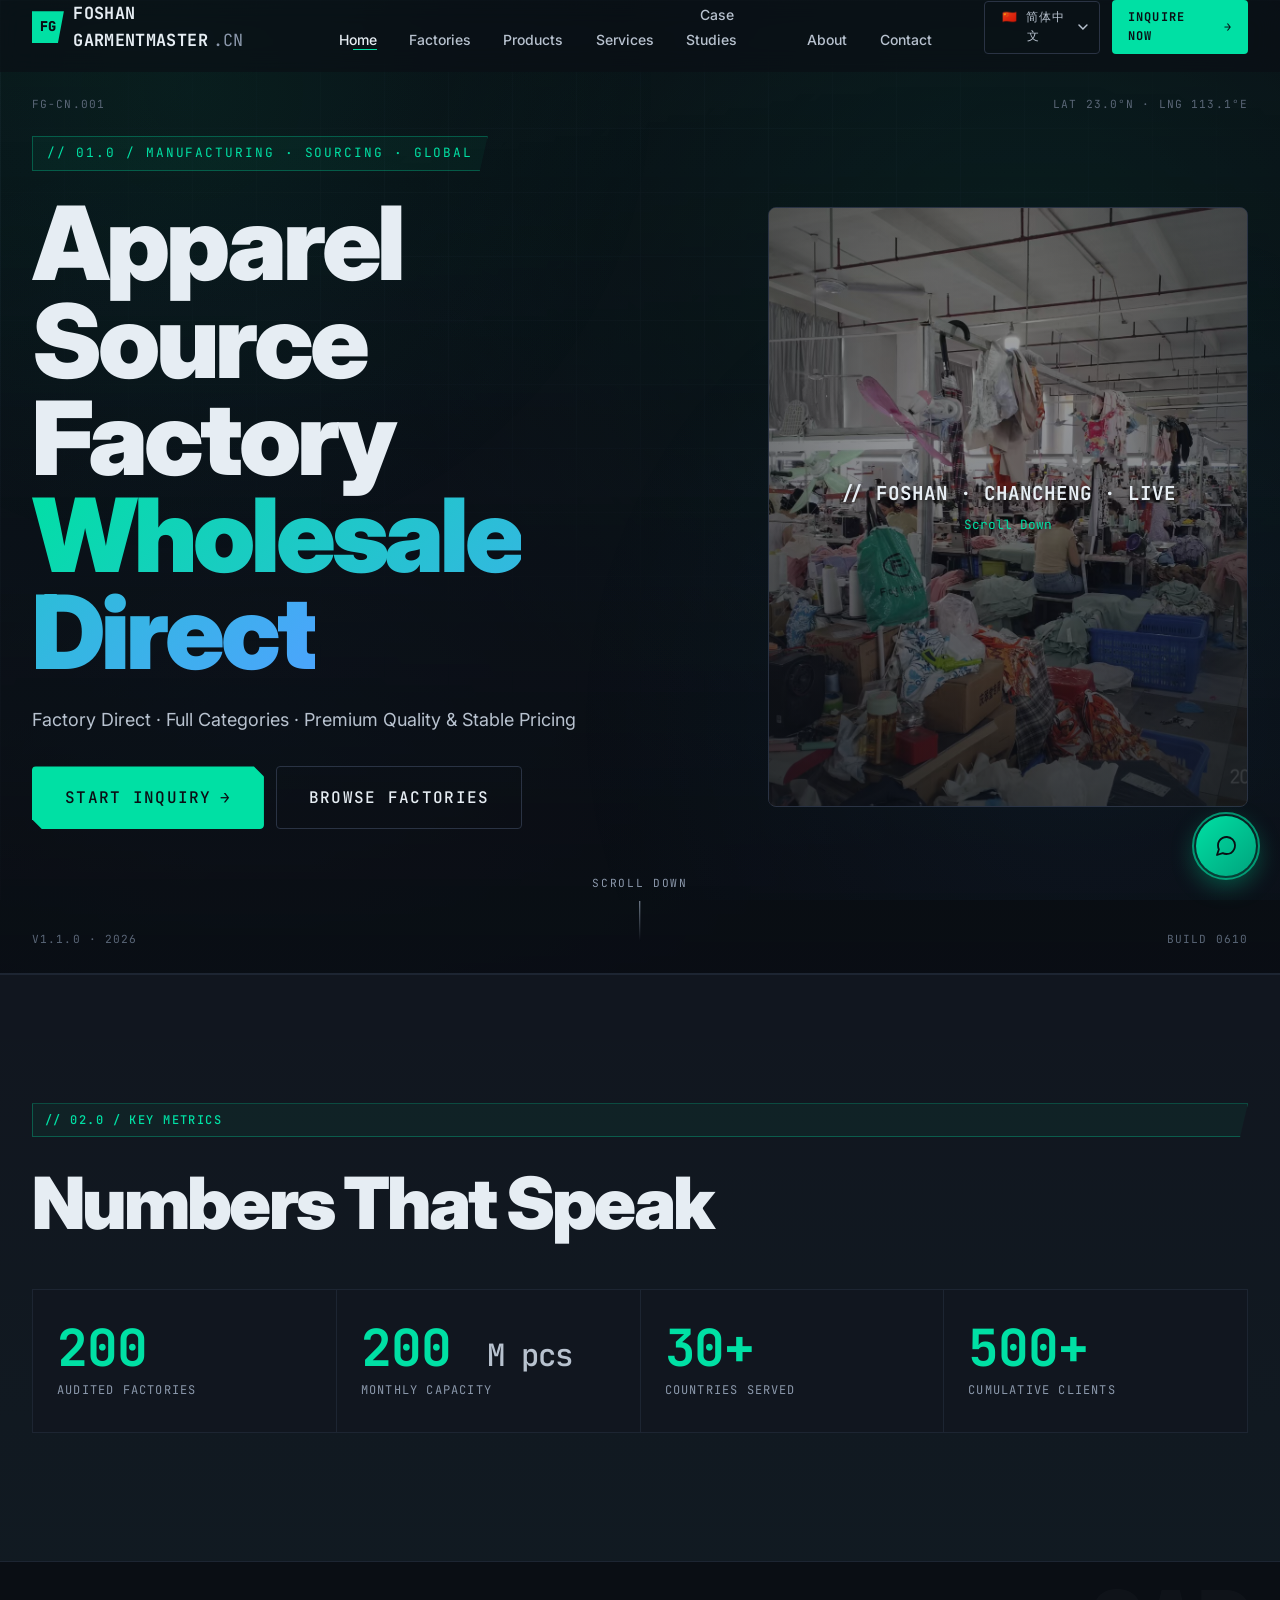
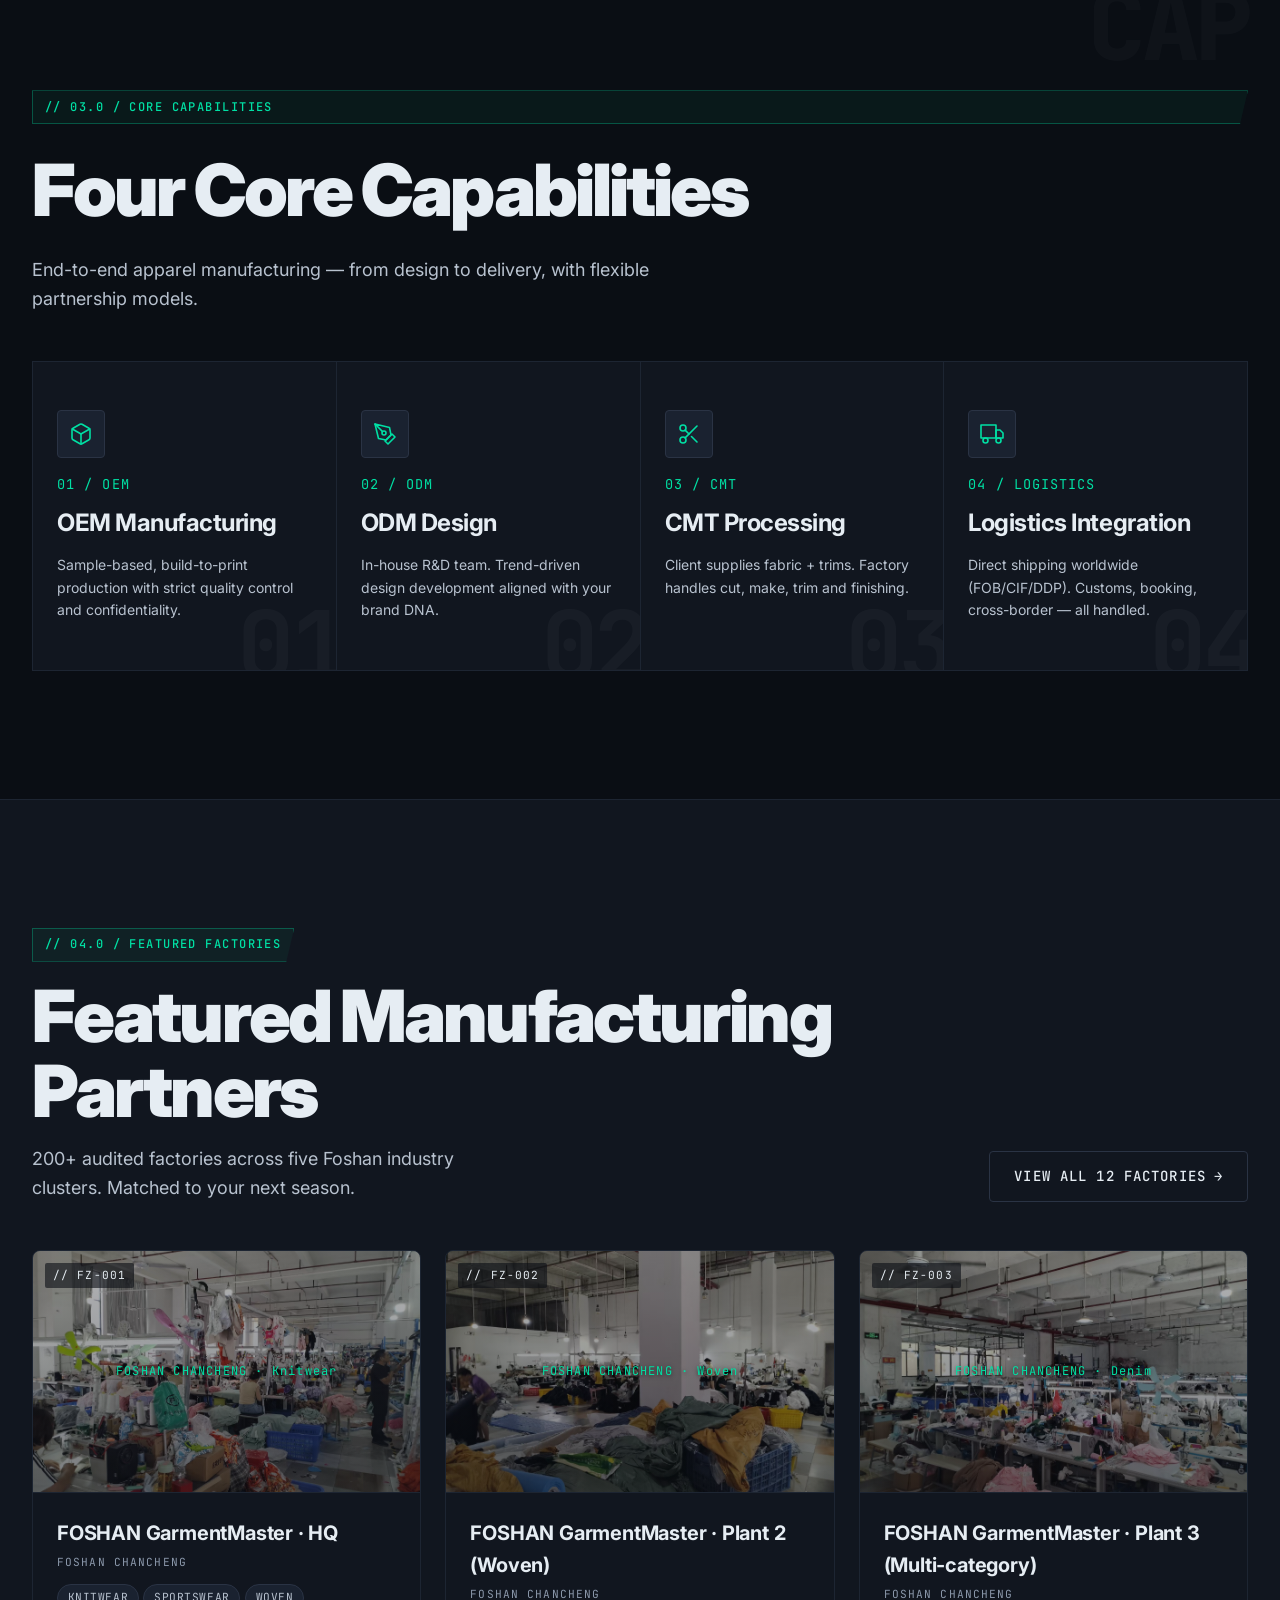
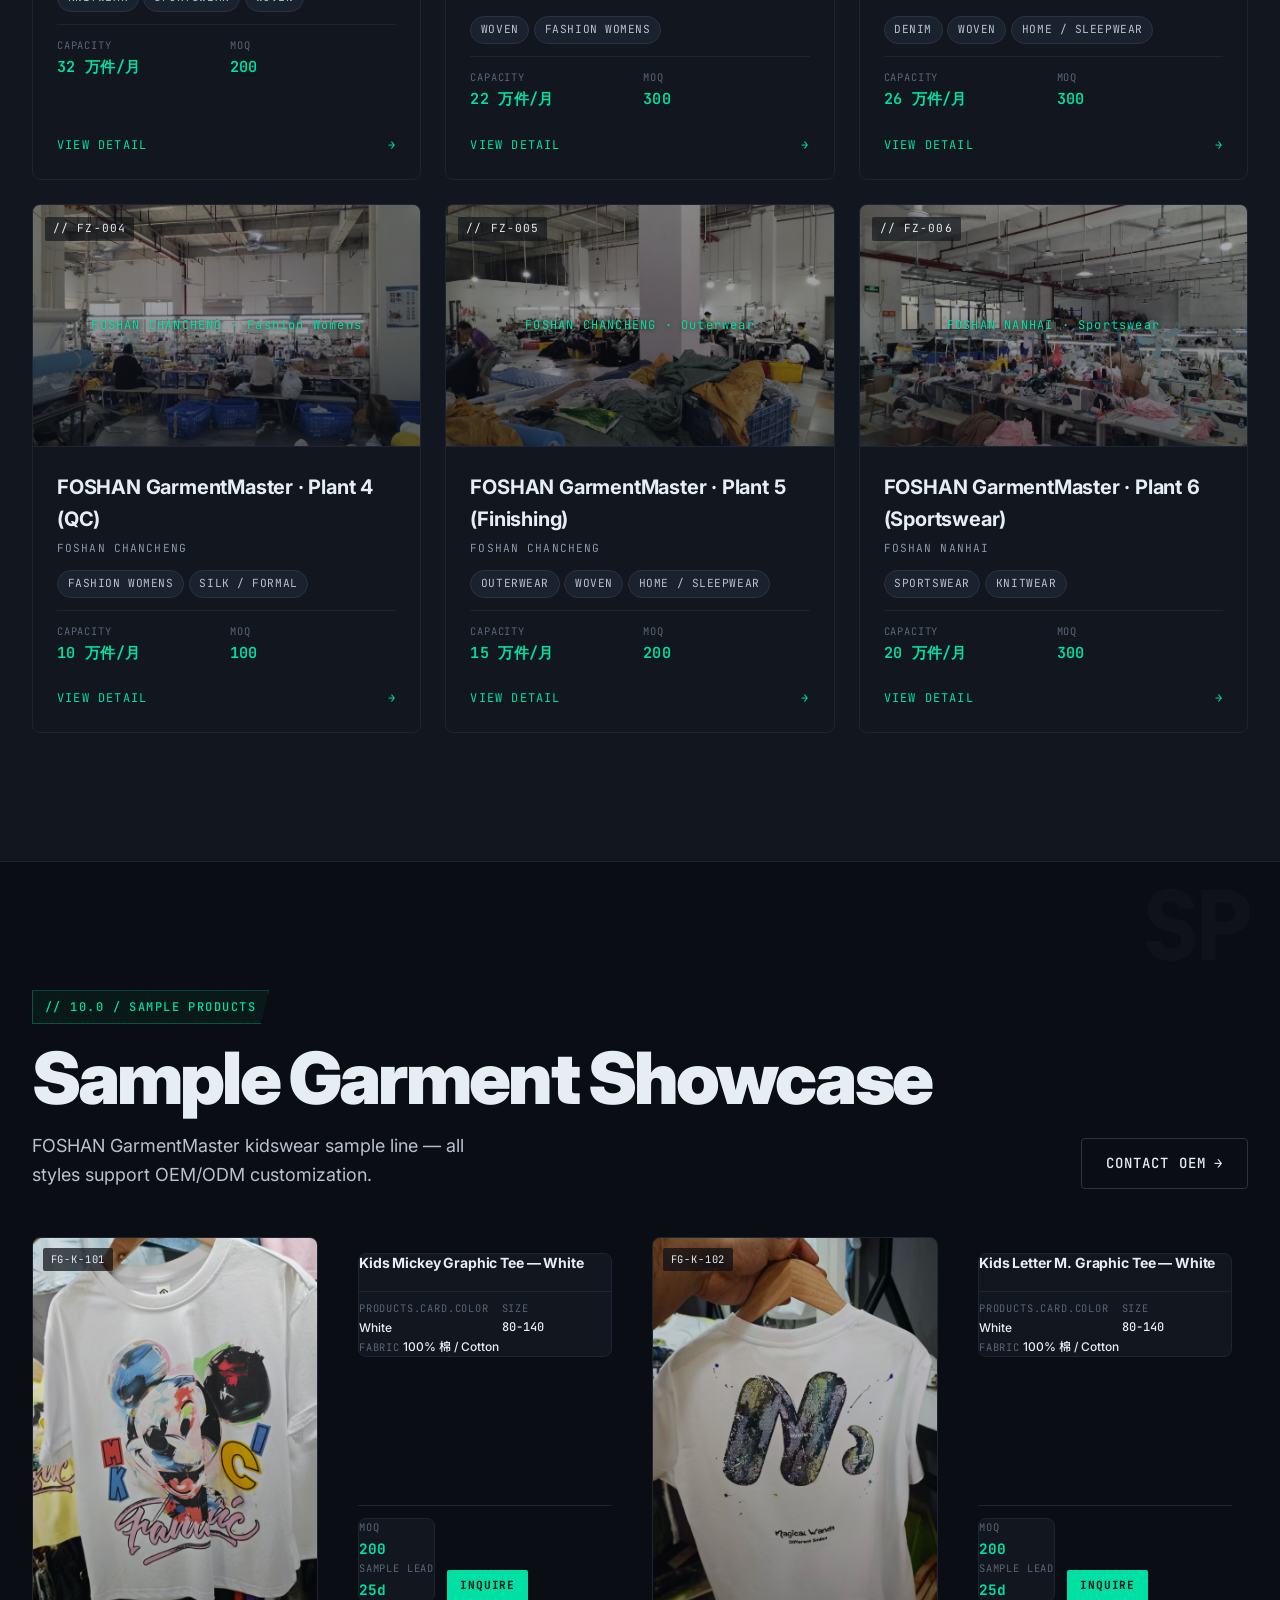
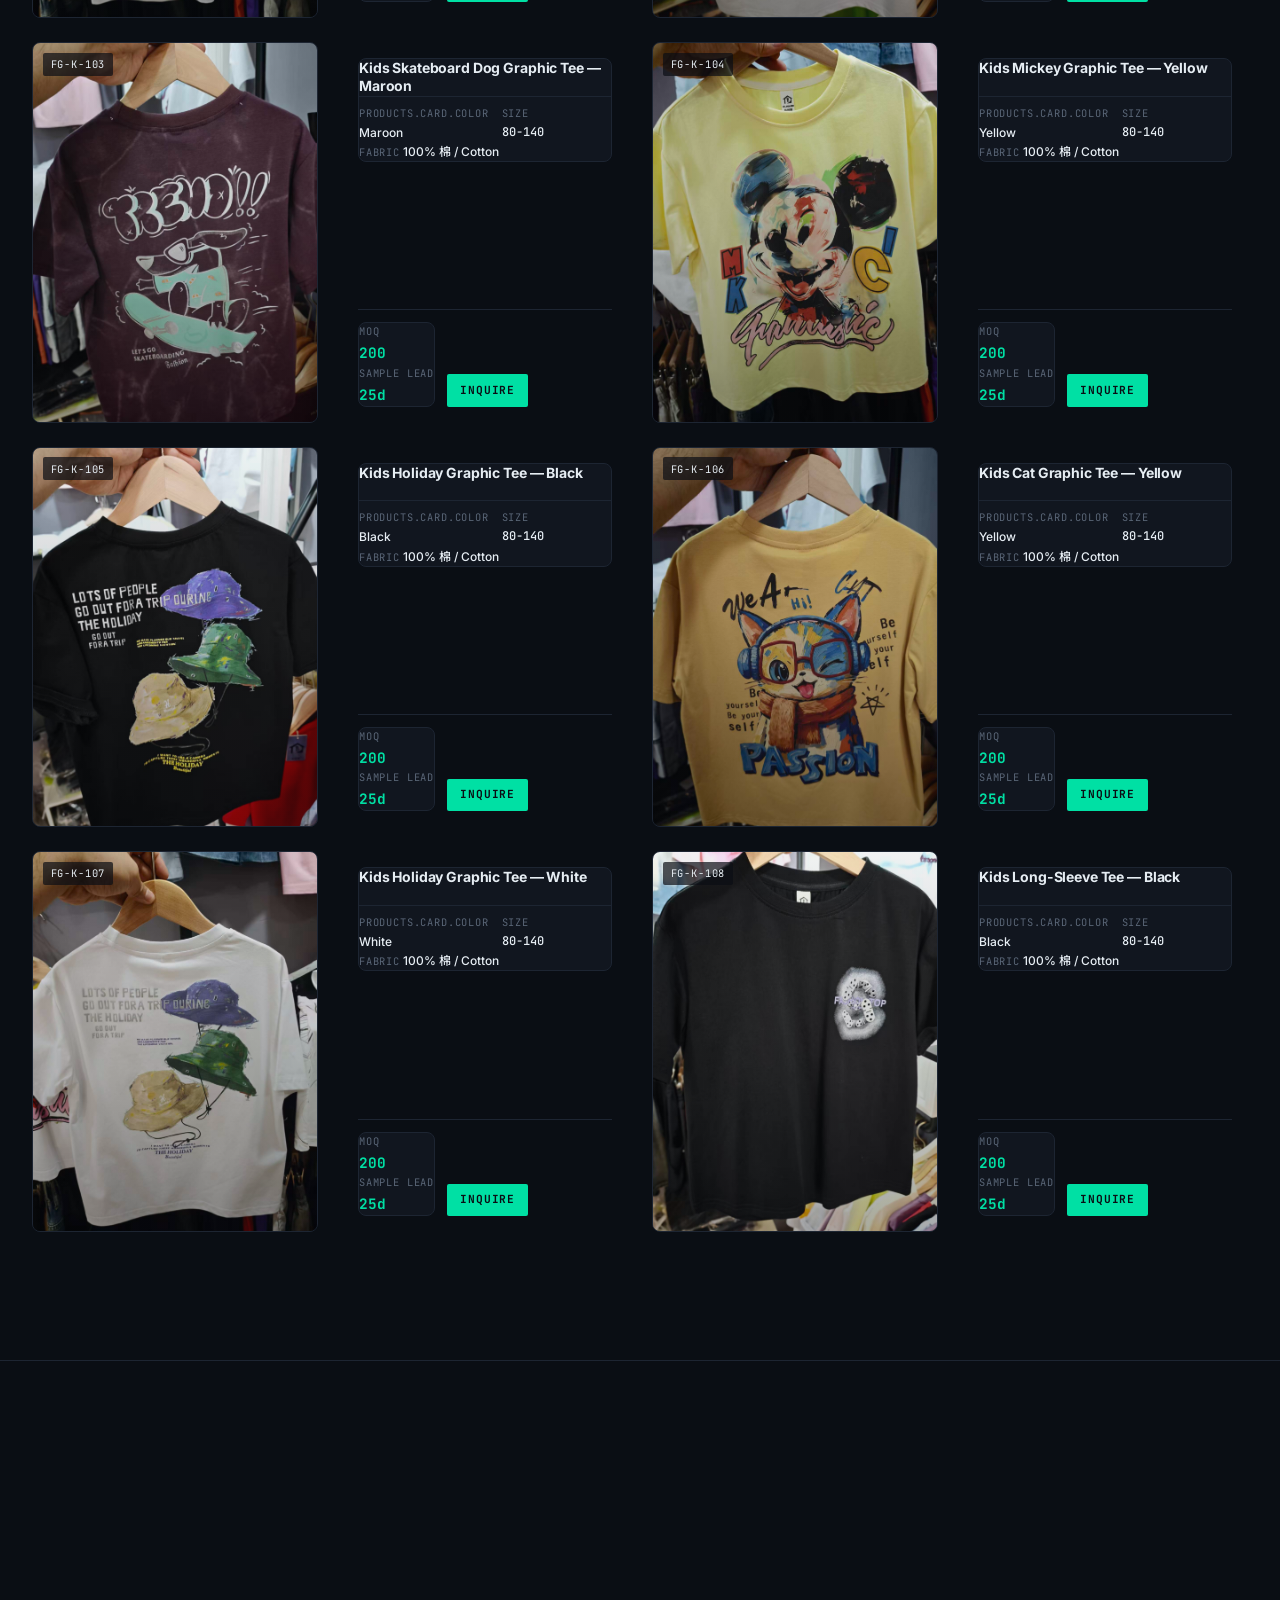
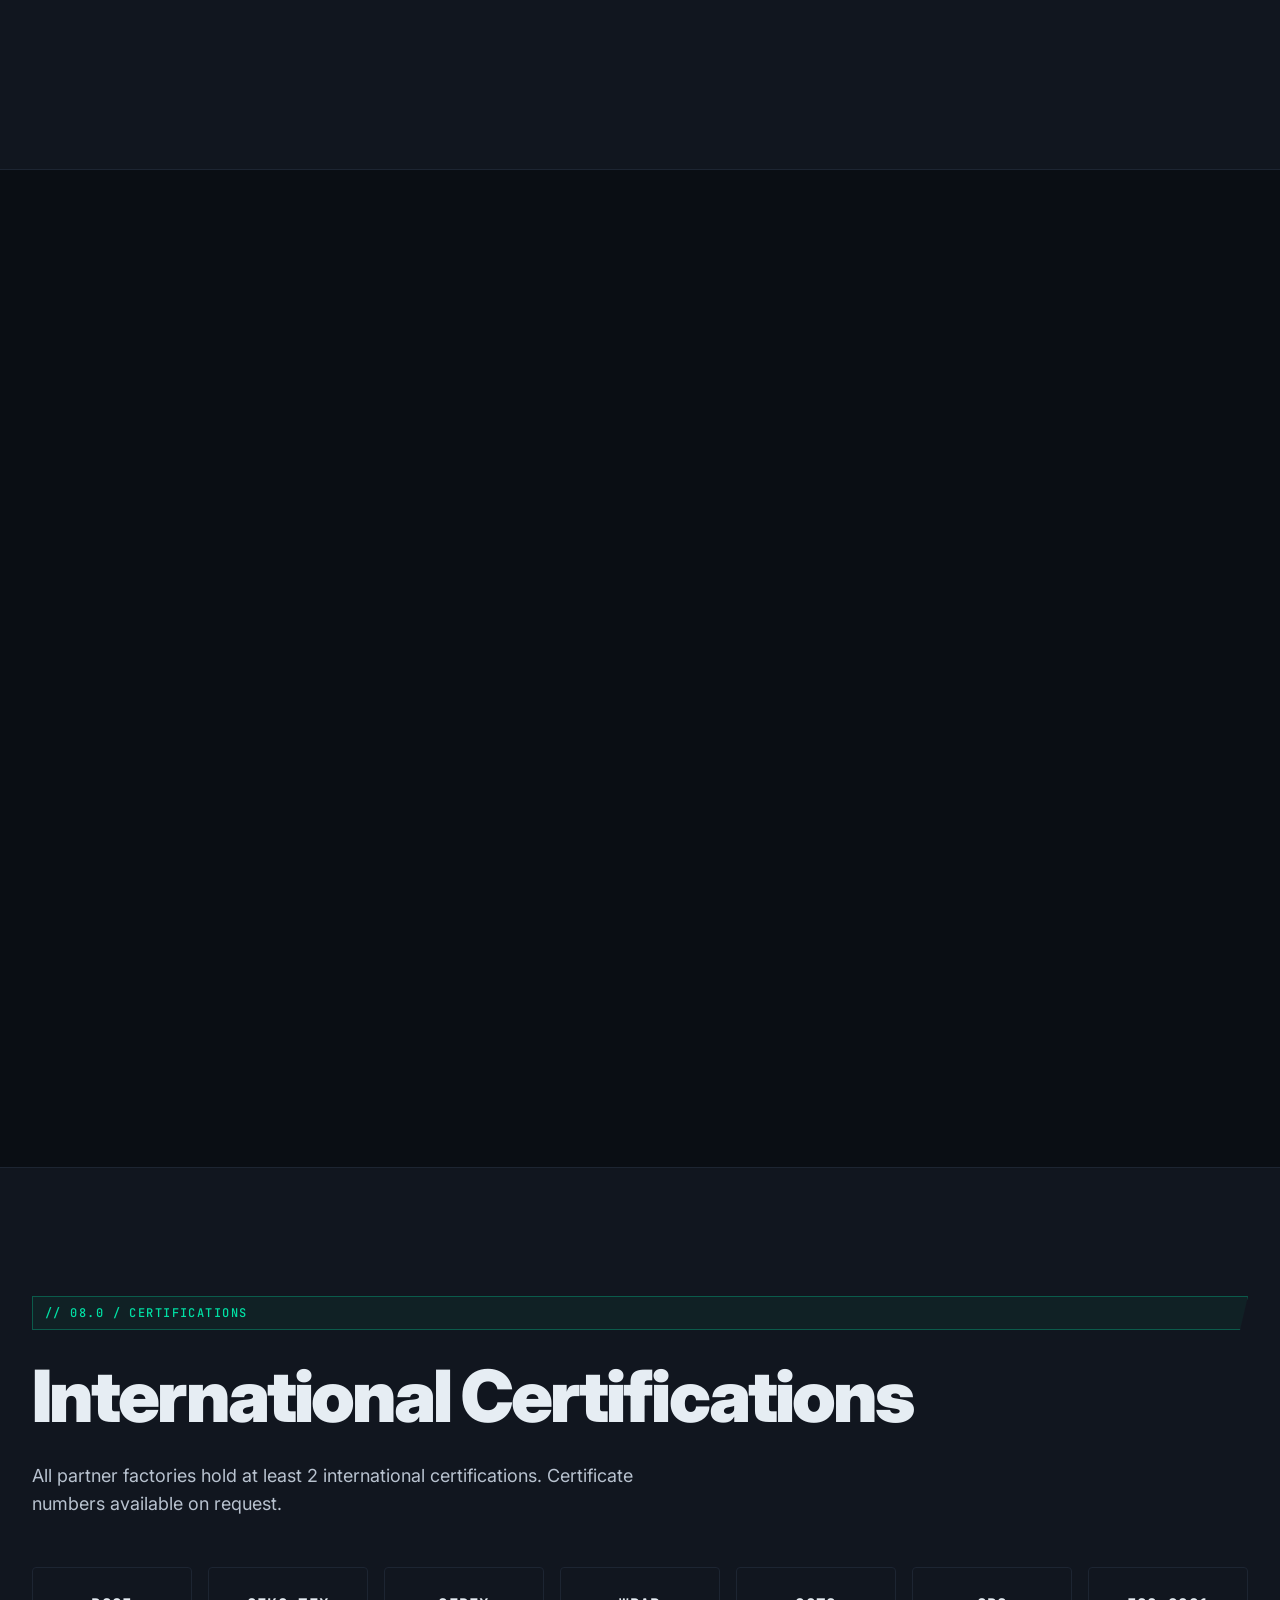
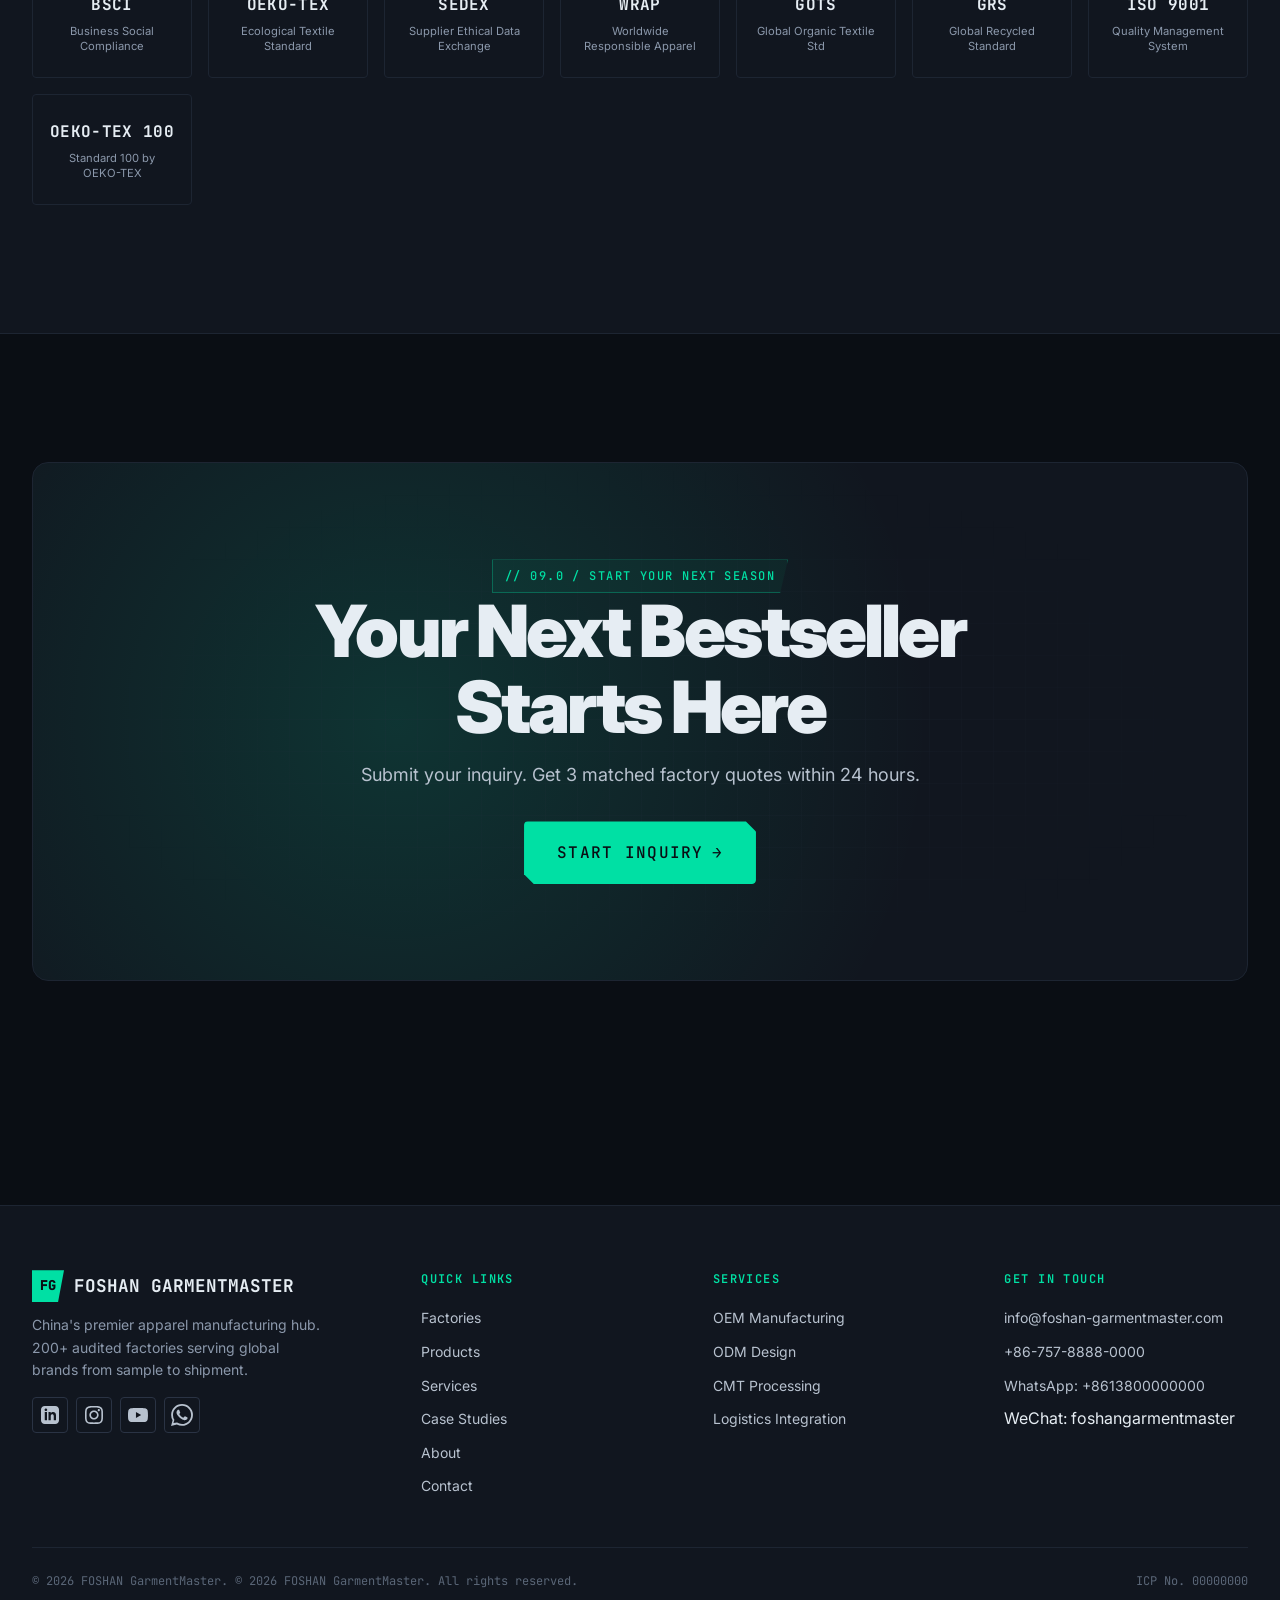
==== index.html @ fd483474 "Update: 12 factories all in Foshan 5 clusters, 200+ count, remove region filter" ====
<!DOCTYPE html>
<html lang="zh-CN" dir="ltr">
<head>
  <meta charset="UTF-8">
  <meta name="viewport" content="width=device-width, initial-scale=1.0">
  <title data-i18n="site.title" data-i18n-meta="title">服装源头工厂采购批发 — 佛山衣主</title>
  <meta name="description" data-i18n="site.description" data-i18n-meta="description" content="服装源头工厂采购批发 — 佛山衣主 FOSHAN GarmentMaster，6 大自营车间，OEM/ODM/CMT 加工服务。">

  <!-- hreflang -->
  <link rel="alternate" hreflang="zh-CN" href="index.html#lang=zh-CN">
  <link rel="alternate" hreflang="en" href="index.html#lang=en">
  <link rel="alternate" hreflang="es" href="index.html#lang=es">
  <link rel="alternate" hreflang="ru" href="index.html#lang=ru">
  <link rel="alternate" hreflang="ar" href="index.html#lang=ar">
  <link rel="alternate" hreflang="fr" href="index.html#lang=fr">
  <link rel="alternate" hreflang="x-default" href="index.html">

  <!-- Open Graph -->
  <meta property="og:type" content="website">
  <meta property="og:title" content="FOSHAN GarmentMaster — China Apparel Manufacturing Hub">
  <meta property="og:description" content="12 audited Chinese apparel factories, OEM/ODM/CMT services for global brands.">
  <meta property="og:url" content="https://garmentforge.com/">
  <meta property="og:site_name" content="FOSHAN GarmentMaster">

  <link rel="icon" type="image/svg+xml" href="data:image/svg+xml,<svg xmlns='http://www.w3.org/2000/svg' viewBox='0 0 32 32'><rect width='32' height='32' fill='%2300e0a4'/><text x='16' y='22' text-anchor='middle' font-family='monospace' font-weight='900' font-size='14' fill='%230a0e14'>GF</text></svg>">

  <!-- Preconnect to Google Fonts -->
  <link rel="preconnect" href="https://fonts.googleapis.com">
  <link rel="preconnect" href="https://fonts.gstatic.com" crossorigin>
  <link href="https://fonts.googleapis.com/css2?family=Inter:wght@400;500;600;700;900&family=JetBrains+Mono:wght@400;500;700&family=Noto+Sans+SC:wght@400;500;700;900&family=Noto+Sans+Arabic:wght@400;500;700;900&display=swap" rel="stylesheet">

  <!-- Stylesheet -->
  <link rel="stylesheet" href="assets/css/base.css">
  <link rel="stylesheet" href="assets/css/layout.css">
  <link rel="stylesheet" href="assets/css/components.css">
  <link rel="stylesheet" href="assets/css/pages.css">
  <link rel="stylesheet" href="assets/css/rtl.css">
</head>
<body data-page="home">

  <div data-site-header-slot></div>

  <main id="main">

    <!-- ===== HERO ===== -->
    <section class="hero" aria-label="Hero">
      <div class="container">
        <div class="split">
          <div class="hero__content">
            <span class="hero__eyebrow" data-i18n="home.hero.eyebrow">// 01.0 / MANUFACTURING · SOURCING · GLOBAL</span>
            <h1 class="hero__title" data-i18n-html="home.hero.title">服装源头工厂<br/><span class='accent'>采购批发</span></h1>
            <p class="hero__subtitle" data-i18n-html="home.hero.subtitle">厂家直供，品类齐全，价优质稳</p>
            <div class="hero__cta">
              <a href="contact.html" class="btn btn--primary btn--lg btn--clip">
                <span data-i18n="home.hero.cta1">立即询盘</span>
                <span class="arrow">→</span>
              </a>
              <a href="factories.html" class="btn btn--ghost btn--lg">
                <span data-i18n="home.hero.cta2">浏览工厂</span>
              </a>
            </div>
          </div>
          <div class="hero__visual" aria-hidden="true">
            <img src="assets/images/hero/workshop-hero.jpg" alt="FOSHAN GarmentMaster Factory Workshop" loading="eager" fetchpriority="high" class="hero__visual-img">
            <div class="hero__visual-overlay"></div>
            <div class="hero__visual-text">
              <strong>// FOSHAN · CHANCHENG · LIVE</strong>
              <span data-i18n="home.hero.scroll">SCROLL DOWN</span>
            </div>
          </div>
        </div>
      </div>
      <div class="hero__scroll" data-i18n="home.hero.scroll">向下滚动</div>
      <div class="hero__corner hero__corner--tl">FG-CN.001</div>
      <div class="hero__corner hero__corner--tr">LAT 23.0°N · LNG 113.1°E</div>
      <div class="hero__corner hero__corner--bl">v1.1.0 · 2026</div>
      <div class="hero__corner hero__corner--br">BUILD 0610</div>
    </section>

    <!-- ===== STATS ===== -->
    <section class="stats-block" aria-label="Key metrics">
      <div class="container">
        <div class="section-head reveal">
          <span class="section-tag" data-i18n="home.stats.eyebrow">// 02.0 / KEY METRICS</span>
          <h2 class="section-title" data-i18n="home.stats.title">数字背后的制造实力</h2>
        </div>
        <div class="stat-row reveal-stagger">
          <div class="stat-cell">
            <div class="stat-cell__num mono">
              <span data-counter-target="200" data-counter-suffix="">0</span>
              <span class="stat-cell__num-suffix" data-i18n="home.stats.factoriesUnit"></span>
            </div>
            <div class="stat-cell__label" data-i18n="home.stats.factories">工厂</div>
          </div>
          <div class="stat-cell">
            <div class="stat-cell__num mono">
              <span data-counter-target="200" data-counter-suffix="">0</span>
              <span class="stat-cell__num-suffix" data-i18n="home.stats.capacityUnit">万件</span>
            </div>
            <div class="stat-cell__label" data-i18n="home.stats.capacity">月产能</div>
          </div>
          <div class="stat-cell">
            <div class="stat-cell__num mono">
              <span data-counter-target="30" data-counter-suffix="+">0</span>
            </div>
            <div class="stat-cell__label" data-i18n="home.stats.countries">服务国家</div>
          </div>
          <div class="stat-cell">
            <div class="stat-cell__num mono">
              <span data-counter-target="500" data-counter-suffix="+">0</span>
            </div>
            <div class="stat-cell__label" data-i18n="home.stats.clients">累计客户</div>
          </div>
        </div>
      </div>
    </section>

    <!-- ===== CAPABILITIES ===== -->
    <section aria-label="Core capabilities">
      <div class="container">
        <div class="section-head reveal">
          <span class="section-tag" data-i18n="home.capabilities.eyebrow">// 03.0 / CORE CAPABILITIES</span>
          <h2 class="section-title" data-i18n="home.capabilities.title">四大核心能力</h2>
          <p class="section-lead" data-i18n="home.capabilities.lead">覆盖从设计到出货的全链路加工服务，按需匹配合作模式。</p>
        </div>
        <div class="cap-grid reveal-stagger" data-cap-grid>
          <div class="cap-cell">
            <div class="cap-cell__icon" data-svg="box"></div>
            <div class="cap-cell__title">01 / OEM</div>
            <div class="cap-cell__name" data-i18n="home.capabilities.items.0.title">OEM 代工</div>
            <div class="cap-cell__desc" data-i18n="home.capabilities.items.0.desc">来样来料加工，按客户图纸/样板 1:1 复制生产，专精度高、保密性强。</div>
            <span class="cap-cell__bg-num">01</span>
          </div>
          <div class="cap-cell">
            <div class="cap-cell__icon" data-svg="pen"></div>
            <div class="cap-cell__title">02 / ODM</div>
            <div class="cap-cell__name" data-i18n="home.capabilities.items.1.title">ODM 设计</div>
            <div class="cap-cell__desc" data-i18n="home.capabilities.items.1.desc">自有设计研发团队，可结合流行趋势为客户开发款式并打样。</div>
            <span class="cap-cell__bg-num">02</span>
          </div>
          <div class="cap-cell">
            <div class="cap-cell__icon" data-svg="scissors"></div>
            <div class="cap-cell__title">03 / CMT</div>
            <div class="cap-cell__name" data-i18n="home.capabilities.items.2.title">CMT 来料</div>
            <div class="cap-cell__desc" data-i18n="home.capabilities.items.2.desc">客户供料 (面料/辅料)，工厂提供裁剪+缝制+后整理加工服务。</div>
            <span class="cap-cell__bg-num">03</span>
          </div>
          <div class="cap-cell">
            <div class="cap-cell__icon" data-svg="truck"></div>
            <div class="cap-cell__title">04 / LOGISTICS</div>
            <div class="cap-cell__name" data-i18n="home.capabilities.items.3.title">物流一体化</div>
            <div class="cap-cell__desc" data-i18n="home.capabilities.items.3.desc">工厂直发全球港口 (FOB/CIF/DDP)，可代为报关、订舱、跨境物流。</div>
            <span class="cap-cell__bg-num">04</span>
          </div>
        </div>
      </div>
      <span class="section-watermark">CAP</span>
    </section>

    <!-- ===== FEATURED FACTORIES ===== -->
    <section class="surface-1" aria-label="Featured factories">
      <div class="container">
        <div class="section-head section-head--row reveal">
          <div>
            <span class="section-tag" data-i18n="home.featuredFactories.eyebrow">// 04.0 / FEATURED FACTORIES</span>
            <h2 class="section-title" data-i18n="home.featuredFactories.title">精选工厂</h2>
            <p class="section-lead" data-i18n="home.featuredFactories.lead">200+ 家分布在六大产业带的认证工厂，专项匹配你的下一季。</p>
          </div>
          <a href="factories.html" class="btn btn--ghost">
            <span data-i18n="home.featuredFactories.viewAll">查看全部 200+ 家</span>
            <span class="arrow">→</span>
          </a>
        </div>
        <div class="grid reveal-stagger" data-featured-factories>
          <!-- 由 JS 注入 -->
          <div class="col-4 col-sm-6"><div class="skeleton ratio-16-10" style="border-radius: 8px;"></div></div>
          <div class="col-4 col-sm-6"><div class="skeleton ratio-16-10" style="border-radius: 8px;"></div></div>
          <div class="col-4 col-sm-6"><div class="skeleton ratio-16-10" style="border-radius: 8px;"></div></div>
        </div>
      </div>
    </section>

    <!-- ===== PRODUCT SHOWCASE ===== -->
    <section aria-label="Product showcase">
      <div class="container">
        <div class="section-head section-head--row reveal">
          <div>
            <span class="section-tag" data-i18n="products.hero.eyebrow">// 10.0 / SAMPLE PRODUCTS</span>
            <h2 class="section-title" data-i18n="products.hero.title">样衣产品图</h2>
            <p class="section-lead" data-i18n="products.hero.subtitle">FOSHAN GarmentMaster 出品的童装系列样衣 — 全部支持 OEM/ODM 来样定制</p>
          </div>
          <a href="contact.html" class="btn btn--ghost">
            <span data-i18n="products.cta.btn">联系定制</span>
            <span class="arrow">→</span>
          </a>
        </div>
        <div class="product-grid reveal-stagger" data-product-grid>
          <!-- 由 JS 注入 -->
        </div>
      </div>
      <span class="section-watermark">SP</span>
    </section>

    <!-- ===== PROCESS ===== -->
    <section aria-label="How we work">
      <div class="container">
        <div class="section-head reveal">
          <span class="section-tag" data-i18n="home.process.eyebrow">// 05.0 / HOW WE WORK</span>
          <h2 class="section-title" data-i18n="home.process.title">六步交付流程</h2>
          <p class="section-lead" data-i18n="home.process.lead">从询盘到出运的标准化流程，关键节点全程可追溯。</p>
        </div>
        <div class="process-list reveal-stagger">
          <div class="process-step">
            <div class="process-step__num">01</div>
            <div class="process-step__title" data-i18n="home.process.steps.0.title">需求沟通</div>
            <div class="process-step__desc" data-i18n="home.process.steps.0.desc">提交询盘 · 品类/数量/交期</div>
          </div>
          <div class="process-step">
            <div class="process-step__num">02</div>
            <div class="process-step__title" data-i18n="home.process.steps.1.title">工厂匹配</div>
            <div class="process-step__desc" data-i18n="home.process.steps.1.desc">24h 推荐 3 家最适工厂</div>
          </div>
          <div class="process-step">
            <div class="process-step__num">03</div>
            <div class="process-step__title" data-i18n="home.process.steps.2.title">样衣确认</div>
            <div class="process-step__desc" data-i18n="home.process.steps.2.desc">7-10 天打样 · 寄样确认</div>
          </div>
          <div class="process-step">
            <div class="process-step__num">04</div>
            <div class="process-step__title" data-i18n="home.process.steps.3.title">报价签约</div>
            <div class="process-step__desc" data-i18n="home.process.steps.3.desc">透明报价 · 签订正式合同</div>
          </div>
          <div class="process-step">
            <div class="process-step__num">05</div>
            <div class="process-step__title" data-i18n="home.process.steps.4.title">大货生产</div>
            <div class="process-step__desc" data-i18n="home.process.steps.4.desc">QC 全程把控 · 进度同步</div>
          </div>
          <div class="process-step">
            <div class="process-step__num">06</div>
            <div class="process-step__title" data-i18n="home.process.steps.5.title">出运交付</div>
            <div class="process-step__desc" data-i18n="home.process.steps.5.desc">物流配送 · 售后跟进</div>
          </div>
        </div>
      </div>
    </section>

    <!-- ===== GLOBAL REACH ===== -->
    <section class="global-block" aria-label="Global reach">
      <div class="container">
        <div class="section-head section-head--center reveal">
          <span class="section-tag" data-i18n="home.global.eyebrow">// 06.0 / GLOBAL REACH</span>
          <h2 class="section-title" data-i18n="home.global.title">服务全球 30+ 国家与地区</h2>
          <p class="section-lead" data-i18n="home.global.lead">从北美到南美，从欧洲到中东，从俄罗斯到非洲，佛山衣主已为全球 30+ 国家与地区提供服装代加工服务。</p>
        </div>
        <div class="global-block__map reveal" aria-hidden="true">
          <div class="global-block__pin" style="top: 32%; left: 18%;">🇺🇸 NORTH AMERICA</div>
          <div class="global-block__pin" style="top: 60%; left: 28%;">🇧🇷 SOUTH AMERICA</div>
          <div class="global-block__pin" style="top: 28%; left: 48%;">🇪🇺 EUROPE</div>
          <div class="global-block__pin" style="top: 38%; left: 55%;">🇷🇺 RUSSIA</div>
          <div class="global-block__pin" style="top: 45%; left: 60%;">🇦🇪 MIDDLE EAST</div>
          <div class="global-block__pin" style="top: 65%; left: 52%;">🇿🇦 AFRICA</div>
        </div>
        <div class="global-block__regions reveal-stagger">
          <div class="global-block__region">
            <div class="global-block__region-name">NORTH AMERICA</div>
            <div class="global-block__region-stat mono">120+</div>
            <div class="global-block__region-label">累计合作客户</div>
          </div>
          <div class="global-block__region">
            <div class="global-block__region-name">EUROPE</div>
            <div class="global-block__region-stat mono">85+</div>
            <div class="global-block__region-label">累计合作客户</div>
          </div>
          <div class="global-block__region">
            <div class="global-block__region-name">RUSSIA / CIS</div>
            <div class="global-block__region-stat mono">60+</div>
            <div class="global-block__region-label">累计合作客户</div>
          </div>
          <div class="global-block__region">
            <div class="global-block__region-name">MIDDLE EAST</div>
            <div class="global-block__region-stat mono">75+</div>
            <div class="global-block__region-label">累计合作客户</div>
          </div>
          <div class="global-block__region">
            <div class="global-block__region-name">LATIN AMERICA</div>
            <div class="global-block__region-stat mono">40+</div>
            <div class="global-block__region-label">累计合作客户</div>
          </div>
          <div class="global-block__region">
            <div class="global-block__region-name">AFRICA</div>
            <div class="global-block__region-stat mono">25+</div>
            <div class="global-block__region-label">累计合作客户</div>
          </div>
        </div>
      </div>
    </section>

    <!-- ===== CASES ===== -->
    <section aria-label="Case studies">
      <div class="container">
        <div class="section-head section-head--row reveal">
          <div>
            <span class="section-tag" data-i18n="home.cases.eyebrow">// 07.0 / CASE STUDIES</span>
            <h2 class="section-title" data-i18n="home.cases.title">近期客户案例</h2>
            <p class="section-lead" data-i18n="home.cases.lead">精选跨品类合作成果，覆盖 30+ 国家的成功故事。</p>
          </div>
          <a href="cases.html" class="btn btn--ghost">
            <span data-i18n="home.cases.viewAll">查看全部案例</span>
            <span class="arrow">→</span>
          </a>
        </div>
        <div class="grid reveal-stagger" data-featured-cases>
          <!-- 由 JS 注入 -->
        </div>
      </div>
    </section>

    <!-- ===== CERTIFICATIONS ===== -->
    <section class="surface-1" aria-label="Certifications">
      <div class="container">
        <div class="section-head reveal">
          <span class="section-tag" data-i18n="home.certifications.eyebrow">// 08.0 / CERTIFICATIONS</span>
          <h2 class="section-title" data-i18n="home.certifications.title">国际认证体系</h2>
          <p class="section-lead" data-i18n="home.certifications.lead">所有工厂均通过至少 2 项国际认证，可按需提供认证证书编号。</p>
        </div>
        <div class="cert-wall reveal-stagger" data-cert-wall>
          <!-- 由 JS 注入 -->
        </div>
      </div>
    </section>

    <!-- ===== CTA ===== -->
    <section aria-label="Call to action">
      <div class="container">
        <div class="cta-block reveal">
          <span class="section-tag" data-i18n="home.cta.eyebrow">// 09.0 / START YOUR NEXT SEASON</span>
          <h2 class="cta-block__title" data-i18n-html="home.cta.title">您的下一季爆款，<br/>从这里开始</h2>
          <p class="cta-block__lead" data-i18n="home.cta.lead">提交询盘，24 小时内获得 3 家匹配工厂的初步报价。</p>
          <a href="contact.html" class="btn btn--primary btn--lg btn--clip">
            <span data-i18n="home.cta.btn">开始询盘</span>
            <span class="arrow">→</span>
          </a>
        </div>
      </div>
    </section>

  </main>

  <div data-site-footer-slot></div>

  <script src="assets/i18n/i18n.js" defer></script>
  <script src="assets/js/counter.js" defer></script>
  <script src="assets/js/main.js" defer></script>
  <script src="assets/js/home.js" defer></script>
</body>
</html>
---- assets/css/base.css ----
/* ===================================================================
 * base.css — FOSHAN GarmentMaster Global Foundation
 * --------------------------------------------------------------------
 * 视觉基线: 暗色工业风 + 炫酷制造业审美
 * Author: FOSHAN GarmentMaster Team
 * =================================================================== */

/* ---------- CSS Reset (modern minimal) ---------- */
*,
*::before,
*::after {
  box-sizing: border-box;
  margin: 0;
  padding: 0;
}

html {
  -webkit-text-size-adjust: 100%;
  -webkit-font-smoothing: antialiased;
  -moz-osx-font-smoothing: grayscale;
  text-rendering: optimizeLegibility;
  scroll-behavior: smooth;
  scroll-padding-top: 80px;
}

body {
  min-height: 100vh;
  line-height: 1.6;
  font-family: var(--font-body);
  font-size: 16px;
  color: var(--color-text);
  background-color: var(--color-bg);
  background-image: var(--bg-grid);
  background-attachment: fixed;
  overflow-x: hidden;
}

img,
picture,
video,
canvas,
svg {
  display: block;
  max-width: 100%;
  height: auto;
}

button,
input,
select,
textarea {
  font: inherit;
  color: inherit;
}

button {
  background: none;
  border: 0;
  cursor: pointer;
}

a {
  color: inherit;
  text-decoration: none;
  transition: color 0.2s ease;
}

ul,
ol {
  list-style: none;
}

h1,
h2,
h3,
h4,
h5,
h6 {
  font-weight: 700;
  line-height: 1.15;
  letter-spacing: -0.02em;
}

/* ---------- CSS Variables (Design Tokens) ---------- */
:root {
  /* Color tokens */
  --color-bg: #0a0e14;
  --color-bg-2: #11161f;
  --color-bg-3: #1a2230;
  --color-bg-elev: #0d1218;
  --color-border: #2a3344;
  --color-border-soft: #1d2532;

  --color-text: #e6edf3;
  --color-text-2: #b8c2cf;
  --color-text-mute: #8b98ab;
  --color-text-dim: #5a6677;

  --color-accent: #00e0a4;
  --color-accent-2: #ff6b35;
  --color-cool: #4da3ff;
  --color-metal: #c9d1d9;
  --color-danger: #ff4d6d;
  --color-success: #00e0a4;

  /* Surface tokens */
  --surface-1: var(--color-bg-2);
  --surface-2: var(--color-bg-3);
  --surface-glow: rgba(0, 224, 164, 0.08);

  /* Typography */
  --font-body: "Inter", "Noto Sans SC", "Noto Sans", -apple-system, BlinkMacSystemFont,
    "Segoe UI", Roboto, "Helvetica Neue", Arial, sans-serif;
  --font-mono: "JetBrains Mono", "Fira Code", "SF Mono", Menlo, Consolas, monospace;
  --font-display: "Inter", "Noto Sans SC", -apple-system, BlinkMacSystemFont, sans-serif;

  /* Type scale */
  --fs-xs: 0.75rem;
  --fs-sm: 0.875rem;
  --fs-base: 1rem;
  --fs-md: 1.125rem;
  --fs-lg: 1.25rem;
  --fs-xl: 1.5rem;
  --fs-2xl: 2rem;
  --fs-3xl: 2.5rem;
  --fs-4xl: clamp(2.25rem, 4vw, 3.5rem);
  --fs-5xl: clamp(2.75rem, 6vw, 4.5rem);
  --fs-hero: clamp(3rem, 8vw, 7rem);
  --fs-mega: clamp(4rem, 14vw, 12rem);

  /* Spacing scale (8pt grid) */
  --space-1: 0.25rem;
  --space-2: 0.5rem;
  --space-3: 0.75rem;
  --space-4: 1rem;
  --space-5: 1.5rem;
  --space-6: 2rem;
  --space-7: 3rem;
  --space-8: 4rem;
  --space-9: 6rem;
  --space-10: 8rem;

  /* Layout */
  --container: 1320px;
  --container-narrow: 960px;
  --container-wide: 1480px;
  --gutter: clamp(1rem, 3vw, 2rem);
  --header-h: 72px;

  /* Radius */
  --radius-xs: 2px;
  --radius-sm: 4px;
  --radius-md: 8px;
  --radius-lg: 16px;
  --radius-pill: 999px;

  /* Borders */
  --bw: 1px;
  --bw-2: 2px;

  /* Shadows / Glows */
  --shadow-sm: 0 2px 8px rgba(0, 0, 0, 0.3);
  --shadow-md: 0 8px 24px rgba(0, 0, 0, 0.4);
  --shadow-lg: 0 16px 48px rgba(0, 0, 0, 0.5);
  --glow-accent: 0 0 24px rgba(0, 224, 164, 0.25);
  --glow-cool: 0 0 24px rgba(77, 163, 255, 0.25);

  /* Motion */
  --ease-out: cubic-bezier(0.16, 1, 0.3, 1);
  --ease-in-out: cubic-bezier(0.65, 0, 0.35, 1);
  --t-fast: 150ms;
  --t-base: 240ms;
  --t-slow: 480ms;

  /* Background pattern (industrial grid) */
  --bg-grid: linear-gradient(rgba(42, 51, 68, 0.4) 1px, transparent 1px),
    linear-gradient(90deg, rgba(42, 51, 68, 0.4) 1px, transparent 1px);
  --bg-grid-size: 64px 64px;
  --bg-grid-mask: radial-gradient(ellipse 80% 60% at 50% 30%, #0a0e14 30%, transparent 80%);
}

/* ---------- Selection ---------- */
::selection {
  background: var(--color-accent);
  color: var(--color-bg);
}

/* ---------- Scrollbar ---------- */
::-webkit-scrollbar {
  width: 10px;
  height: 10px;
}
::-webkit-scrollbar-track {
  background: var(--color-bg-2);
}
::-webkit-scrollbar-thumb {
  background: var(--color-border);
  border-radius: 6px;
}
::-webkit-scrollbar-thumb:hover {
  background: var(--color-accent);
}

/* ---------- Body backdrop (subtle industrial grid) ---------- */
body::before {
  content: "";
  position: fixed;
  inset: 0;
  z-index: -2;
  background: var(--bg-grid);
  background-size: var(--bg-grid-size);
  -webkit-mask-image: var(--bg-grid-mask);
  mask-image: var(--bg-grid-mask);
  pointer-events: none;
  opacity: 0.5;
}

body::after {
  content: "";
  position: fixed;
  inset: 0;
  z-index: -1;
  background: radial-gradient(
      circle at 15% 10%,
      rgba(0, 224, 164, 0.06) 0%,
      transparent 35%
    ),
    radial-gradient(circle at 85% 80%, rgba(77, 163, 255, 0.05) 0%, transparent 40%);
  pointer-events: none;
}

/* ---------- Utility classes ---------- */
.container {
  max-width: var(--container);
  margin-inline: auto;
  padding-inline: var(--gutter);
}
.container--narrow {
  max-width: var(--container-narrow);
}
.container--wide {
  max-width: var(--container-wide);
}

.mono {
  font-family: var(--font-mono);
  font-feature-settings: "tnum" 1;
}

.muted {
  color: var(--color-text-mute);
}
.dim {
  color: var(--color-text-dim);
}

.accent {
  color: var(--color-accent);
}
.accent-2 {
  color: var(--color-accent-2);
}
.cool {
  color: var(--color-cool);
}

.text-up {
  text-transform: uppercase;
  letter-spacing: 0.08em;
}
.text-mono {
  font-family: var(--font-mono);
  font-size: 0.85em;
  letter-spacing: 0.02em;
}

/* Section heading: code-comment style label */
.section-tag {
  display: inline-flex;
  align-items: center;
  gap: 0.5rem;
  font-family: var(--font-mono);
  font-size: var(--fs-xs);
  font-weight: 500;
  color: var(--color-accent);
  text-transform: uppercase;
  letter-spacing: 0.12em;
  padding: 0.4rem 0.75rem;
  border: 1px solid rgba(0, 224, 164, 0.3);
  background: rgba(0, 224, 164, 0.05);
  clip-path: polygon(0 0, 100% 0, calc(100% - 8px) 100%, 0 100%);
}

.section-title {
  font-size: var(--fs-5xl);
  font-weight: 900;
  line-height: 1.05;
  letter-spacing: -0.04em;
  margin-block-start: var(--space-4);
  color: var(--color-text);
}

.section-title .accent {
  display: inline-block;
  position: relative;
}

.section-lead {
  font-size: var(--fs-md);
  color: var(--color-text-2);
  max-width: 60ch;
  margin-block-start: var(--space-4);
}

/* Big background watermark number/letter */
.bg-mark {
  position: absolute;
  font-family: var(--font-mono);
  font-size: var(--fs-mega);
  font-weight: 700;
  color: var(--color-text);
  opacity: 0.03;
  letter-spacing: -0.05em;
  line-height: 0.85;
  pointer-events: none;
  user-select: none;
  z-index: 0;
}

/* Section spacing */
section {
  position: relative;
  padding-block: clamp(4rem, 10vw, 8rem);
}
section + section {
  border-top: 1px solid var(--color-border-soft);
}

/* Decorative corner brackets — for cards */
.brackets {
  position: relative;
}
.brackets::before,
.brackets::after {
  content: "";
  position: absolute;
  width: 14px;
  height: 14px;
  border: 1px solid var(--color-accent);
  opacity: 0.6;
  transition: opacity var(--t-base) var(--ease-out);
}
.brackets::before {
  top: -2px;
  left: -2px;
  border-right: 0;
  border-bottom: 0;
}
.brackets::after {
  bottom: -2px;
  right: -2px;
  border-left: 0;
  border-top: 0;
}
.brackets:hover::before,
.brackets:hover::after {
  opacity: 1;
}

/* Reusable: data-id corner label */
.id-tag {
  position: absolute;
  top: 0.5rem;
  left: 0.5rem;
  font-family: var(--font-mono);
  font-size: 0.65rem;
  color: var(--color-text-dim);
  letter-spacing: 0.1em;
  z-index: 2;
}

/* Reusable: hairline divider */
.hr {
  height: 1px;
  background: linear-gradient(90deg, transparent, var(--color-border) 20%, var(--color-border) 80%, transparent);
  border: 0;
  margin-block: var(--space-7);
}

/* Skeleton loader */
.skeleton {
  background: linear-gradient(
    90deg,
    var(--color-bg-2) 0%,
    var(--color-bg-3) 50%,
    var(--color-bg-2) 100%
  );
  background-size: 200% 100%;
  animation: skeleton-shimmer 1.4s ease-in-out infinite;
}
@keyframes skeleton-shimmer {
  0% { background-position: 200% 0; }
  100% { background-position: -200% 0; }
}

/* Visually hidden (a11y) */
.visually-hidden {
  position: absolute !important;
  width: 1px;
  height: 1px;
  padding: 0;
  margin: -1px;
  overflow: hidden;
  clip: rect(0, 0, 0, 0);
  white-space: nowrap;
  border: 0;
}

/* Focus styles */
:focus-visible {
  outline: 2px solid var(--color-accent);
  outline-offset: 3px;
  border-radius: 2px;
}

/* Reveal-on-scroll (used by main.js) */
.reveal {
  opacity: 0;
  transform: translateY(24px);
  transition: opacity 0.8s var(--ease-out), transform 0.8s var(--ease-out);
}
.reveal.is-visible {
  opacity: 1;
  transform: translateY(0);
}

/* Stagger child reveals */
.reveal-stagger > * {
  opacity: 0;
  transform: translateY(16px);
  transition: opacity 0.6s var(--ease-out), transform 0.6s var(--ease-out);
}
.reveal-stagger.is-visible > * {
  opacity: 1;
  transform: translateY(0);
}
.reveal-stagger.is-visible > *:nth-child(1) { transition-delay: 0.05s; }
.reveal-stagger.is-visible > *:nth-child(2) { transition-delay: 0.1s; }
.reveal-stagger.is-visible > *:nth-child(3) { transition-delay: 0.15s; }
.reveal-stagger.is-visible > *:nth-child(4) { transition-delay: 0.2s; }
.reveal-stagger.is-visible > *:nth-child(5) { transition-delay: 0.25s; }
.reveal-stagger.is-visible > *:nth-child(6) { transition-delay: 0.3s; }
.reveal-stagger.is-visible > *:nth-child(7) { transition-delay: 0.35s; }
.reveal-stagger.is-visible > *:nth-child(8) { transition-delay: 0.4s; }

/* Print */
@media print {
  body::before,
  body::after {
    display: none;
  }
  body {
    background: white;
    color: black;
  }
}

/* Reduced motion */
@media (prefers-reduced-motion: reduce) {
  *,
  *::before,
  *::after {
    animation-duration: 0.01ms !important;
    animation-iteration-count: 1 !important;
    transition-duration: 0.01ms !important;
    scroll-behavior: auto !important;
  }
}
---- assets/css/layout.css ----
/* ===================================================================
 * layout.css — Grid, container, spacing utilities
 * =================================================================== */

/* ---------- Grid System (12 cols) ---------- */
.grid {
  display: grid;
  grid-template-columns: repeat(12, 1fr);
  gap: var(--space-5);
}

.grid--gap-sm { gap: var(--space-4); }
.grid--gap-lg { gap: var(--space-6); }

.col-1  { grid-column: span 1; }
.col-2  { grid-column: span 2; }
.col-3  { grid-column: span 3; }
.col-4  { grid-column: span 4; }
.col-5  { grid-column: span 5; }
.col-6  { grid-column: span 6; }
.col-7  { grid-column: span 7; }
.col-8  { grid-column: span 8; }
.col-9  { grid-column: span 9; }
.col-10 { grid-column: span 10; }
.col-11 { grid-column: span 11; }
.col-12 { grid-column: span 12; }

/* Asymmetric: span from col X */
.col-start-1 { grid-column-start: 1; }
.col-start-2 { grid-column-start: 2; }
.col-start-3 { grid-column-start: 3; }
.col-start-4 { grid-column-start: 4; }
.col-start-5 { grid-column-start: 5; }
.col-start-6 { grid-column-start: 6; }
.col-start-7 { grid-column-start: 7; }
.col-start-8 { grid-column-start: 8; }

@media (max-width: 991.98px) {
  .col-md-1  { grid-column: span 1; }
  .col-md-2  { grid-column: span 2; }
  .col-md-3  { grid-column: span 3; }
  .col-md-4  { grid-column: span 4; }
  .col-md-5  { grid-column: span 5; }
  .col-md-6  { grid-column: span 6; }
  .col-md-7  { grid-column: span 7; }
  .col-md-8  { grid-column: span 8; }
  .col-md-9  { grid-column: span 9; }
  .col-md-10 { grid-column: span 10; }
  .col-md-11 { grid-column: span 11; }
  .col-md-12 { grid-column: span 12; }
  .col-md-start-1 { grid-column-start: 1; }
  .col-md-start-2 { grid-column-start: 2; }
  .col-md-start-3 { grid-column-start: 3; }
}

@media (max-width: 767.98px) {
  .grid {
    gap: var(--space-4);
  }
  .col-sm-1  { grid-column: span 1; }
  .col-sm-2  { grid-column: span 2; }
  .col-sm-3  { grid-column: span 3; }
  .col-sm-4  { grid-column: span 4; }
  .col-sm-6  { grid-column: span 6; }
  .col-sm-12 { grid-column: span 12; }
  .col-sm-start-1 { grid-column-start: 1; }
}

/* ---------- Flex helpers ---------- */
.flex { display: flex; }
.flex-col { display: flex; flex-direction: column; }
.flex-wrap { flex-wrap: wrap; }
.items-center { align-items: center; }
.items-start { align-items: flex-start; }
.items-end { align-items: flex-end; }
.justify-between { justify-content: space-between; }
.justify-center { justify-content: center; }
.justify-end { justify-content: flex-end; }
.gap-1 { gap: var(--space-1); }
.gap-2 { gap: var(--space-2); }
.gap-3 { gap: var(--space-3); }
.gap-4 { gap: var(--space-4); }
.gap-5 { gap: var(--space-5); }
.gap-6 { gap: var(--space-6); }

/* ---------- Stack (vertical rhythm) ---------- */
.stack > * + * { margin-block-start: var(--stack-gap, 1rem); }
.stack-2 { --stack-gap: 0.5rem; }
.stack-3 { --stack-gap: 0.75rem; }
.stack-4 { --stack-gap: 1rem; }
.stack-5 { --stack-gap: 1.5rem; }
.stack-6 { --stack-gap: 2rem; }
.stack-7 { --stack-gap: 3rem; }

/* ---------- Spacing utilities ---------- */
.mt-1 { margin-top: var(--space-1); }
.mt-2 { margin-top: var(--space-2); }
.mt-3 { margin-top: var(--space-3); }
.mt-4 { margin-top: var(--space-4); }
.mt-5 { margin-top: var(--space-5); }
.mt-6 { margin-top: var(--space-6); }
.mt-7 { margin-top: var(--space-7); }
.mt-8 { margin-top: var(--space-8); }

.mb-1 { margin-bottom: var(--space-1); }
.mb-2 { margin-bottom: var(--space-2); }
.mb-3 { margin-bottom: var(--space-3); }
.mb-4 { margin-bottom: var(--space-4); }
.mb-5 { margin-bottom: var(--space-5); }
.mb-6 { margin-bottom: var(--space-6); }
.mb-7 { margin-bottom: var(--space-7); }
.mb-8 { margin-bottom: var(--space-8); }

.py-4 { padding-block: var(--space-4); }
.py-5 { padding-block: var(--space-5); }
.py-6 { padding-block: var(--space-6); }
.py-7 { padding-block: var(--space-7); }
.py-8 { padding-block: var(--space-8); }

.px-4 { padding-inline: var(--space-4); }
.px-5 { padding-inline: var(--space-5); }
.px-6 { padding-inline: var(--space-6); }

/* ---------- Text helpers ---------- */
.text-center { text-align: center; }
.text-left { text-align: left; }
.text-right { text-align: right; }

@media (max-width: 767.98px) {
  .sm\:text-center { text-align: center; }
  .sm\:text-left { text-align: left; }
}

.text-xs { font-size: var(--fs-xs); }
.text-sm { font-size: var(--fs-sm); }
.text-base { font-size: var(--fs-base); }
.text-md { font-size: var(--fs-md); }
.text-lg { font-size: var(--fs-lg); }
.text-xl { font-size: var(--fs-xl); }
.text-2xl { font-size: var(--fs-2xl); }
.text-3xl { font-size: var(--fs-3xl); }
.text-4xl { font-size: var(--fs-4xl); }
.text-hero { font-size: var(--fs-hero); }

.font-mono { font-family: var(--font-mono); }
.font-bold { font-weight: 700; }
.font-black { font-weight: 900; }

.truncate {
  white-space: nowrap;
  overflow: hidden;
  text-overflow: ellipsis;
}

/* ---------- Display helpers ---------- */
.hidden { display: none; }
.block { display: block; }
.inline-block { display: inline-block; }

@media (max-width: 767.98px) {
  .sm\:hidden { display: none; }
}
@media (min-width: 768px) {
  .sm\:show { display: none; }
}

/* ---------- Section header layout ---------- */
.section-head {
  display: flex;
  flex-direction: column;
  gap: var(--space-3);
  margin-block-end: var(--space-7);
  position: relative;
  z-index: 1;
}

.section-head--center {
  align-items: center;
  text-align: center;
}

.section-head--center .section-lead {
  margin-inline: auto;
}

@media (min-width: 992px) {
  .section-head--row {
    flex-direction: row;
    align-items: flex-end;
    justify-content: space-between;
  }
  .section-head--row .section-lead {
    max-width: 40ch;
  }
}

/* ---------- Two-col hero layout ---------- */
.split {
  display: grid;
  grid-template-columns: 1fr;
  gap: var(--space-6);
  align-items: center;
}

@media (min-width: 992px) {
  .split {
    grid-template-columns: 7fr 5fr;
    gap: var(--space-8);
  }
  .split--reverse {
    grid-template-columns: 5fr 7fr;
  }
  .split--equal {
    grid-template-columns: 1fr 1fr;
  }
}

/* ---------- Stat / KPI row ---------- */
.stat-row {
  display: grid;
  grid-template-columns: repeat(auto-fit, minmax(200px, 1fr));
  gap: 1px;
  background: var(--color-border-soft);
  border: 1px solid var(--color-border-soft);
}

.stat-cell {
  padding: var(--space-6) var(--space-5);
  background: var(--color-bg-2);
  position: relative;
  transition: background var(--t-base) var(--ease-out);
}
.stat-cell:hover {
  background: var(--color-bg-3);
}
.stat-cell__num {
  font-family: var(--font-mono);
  font-size: clamp(2.25rem, 4vw, 3.5rem);
  font-weight: 700;
  color: var(--color-accent);
  line-height: 1;
  letter-spacing: -0.02em;
  margin-block-end: var(--space-2);
}
.stat-cell__num-suffix {
  color: var(--color-text-2);
  font-size: 0.6em;
  margin-inline-start: 0.2em;
  font-weight: 500;
}
.stat-cell__label {
  font-family: var(--font-mono);
  font-size: var(--fs-xs);
  text-transform: uppercase;
  letter-spacing: 0.1em;
  color: var(--color-text-mute);
}

/* ---------- Aspect ratio helpers ---------- */
.ratio-1-1 { aspect-ratio: 1 / 1; }
.ratio-4-3 { aspect-ratio: 4 / 3; }
.ratio-3-2 { aspect-ratio: 3 / 2; }
.ratio-16-9 { aspect-ratio: 16 / 9; }
.ratio-21-9 { aspect-ratio: 21 / 9; }

/* ---------- Visually separate blocks ---------- */
.surface-1 { background: var(--color-bg-2); }
.surface-2 { background: var(--color-bg-3); }
.surface-3 {
  background:
    linear-gradient(180deg, transparent, rgba(0, 224, 164, 0.02) 50%, transparent),
    var(--color-bg-2);
}
---- assets/css/components.css ----
/* ===================================================================
 * components.css — Buttons, cards, tags, forms, nav, footer
 * =================================================================== */

/* ---------- Header / Top Nav ---------- */
.site-header {
  position: fixed;
  top: 0;
  left: 0;
  right: 0;
  z-index: 100;
  height: var(--header-h);
  background: rgba(10, 14, 20, 0.6);
  backdrop-filter: blur(12px);
  -webkit-backdrop-filter: blur(12px);
  border-bottom: 1px solid transparent;
  transition: background var(--t-base) var(--ease-out),
    border-color var(--t-base) var(--ease-out);
}

.site-header.is-scrolled {
  background: rgba(10, 14, 20, 0.85);
  border-bottom-color: var(--color-border-soft);
}

.nav {
  display: flex;
  align-items: center;
  justify-content: space-between;
  height: 100%;
  gap: var(--space-5);
}

.nav__logo {
  display: flex;
  align-items: center;
  gap: 0.6rem;
  font-family: var(--font-mono);
  font-weight: 700;
  font-size: 1.05rem;
  letter-spacing: 0.02em;
  color: var(--color-text);
  text-transform: uppercase;
  position: relative;
}

.nav__logo-mark {
  width: 32px;
  height: 32px;
  display: grid;
  place-items: center;
  background: var(--color-accent);
  color: var(--color-bg);
  font-weight: 900;
  font-size: 0.85rem;
  letter-spacing: -0.02em;
  clip-path: polygon(0 0, 100% 0, calc(100% - 6px) 100%, 0 100%);
  padding-inline: 0.3rem;
}

.nav__logo-text { color: var(--color-text); }
.nav__logo-text--dim { color: var(--color-text-mute); margin-inline-start: 0.3rem; font-weight: 400;}

.nav__menu {
  display: flex;
  align-items: center;
  gap: 0.25rem;
  margin-inline: auto;
}

.nav__link {
  position: relative;
  padding: 0.5rem 0.9rem;
  font-size: var(--fs-sm);
  font-weight: 500;
  color: var(--color-text-2);
  border-radius: var(--radius-sm);
  transition: color var(--t-fast) var(--ease-out);
}
.nav__link::before {
  content: "";
  position: absolute;
  inset-inline-start: 0.9rem;
  bottom: 0.4rem;
  width: 0;
  height: 1px;
  background: var(--color-accent);
  transition: width var(--t-base) var(--ease-out);
}
.nav__link:hover,
.nav__link.is-active {
  color: var(--color-text);
}
.nav__link.is-active::before,
.nav__link:hover::before {
  width: calc(100% - 1.8rem);
}

.nav__actions {
  display: flex;
  align-items: center;
  gap: var(--space-3);
}

.nav__cta {
  padding: 0.5rem 1rem;
  font-family: var(--font-mono);
  font-size: var(--fs-xs);
  text-transform: uppercase;
  letter-spacing: 0.1em;
  background: var(--color-accent);
  color: var(--color-bg);
  font-weight: 700;
  border-radius: var(--radius-sm);
  transition: all var(--t-base) var(--ease-out);
  display: inline-flex;
  align-items: center;
  gap: 0.4rem;
}
.nav__cta:hover {
  background: #00ffba;
  box-shadow: var(--glow-accent);
}
.nav__cta::after {
  content: "→";
  transition: transform var(--t-base) var(--ease-out);
}
.nav__cta:hover::after {
  transform: translateX(3px);
}

/* Mobile nav toggle */
.nav__toggle {
  display: none;
  width: 36px;
  height: 36px;
  border: 1px solid var(--color-border);
  border-radius: var(--radius-sm);
  align-items: center;
  justify-content: center;
  color: var(--color-text);
}

@media (max-width: 991.98px) {
  .nav__menu {
    position: fixed;
    inset: var(--header-h) 0 0 0;
    flex-direction: column;
    align-items: stretch;
    background: var(--color-bg);
    border-top: 1px solid var(--color-border-soft);
    padding: var(--space-5) var(--gutter);
    transform: translateX(100%);
    transition: transform var(--t-base) var(--ease-out);
    z-index: 99;
  }
  .nav__menu.is-open {
    transform: translateX(0);
  }
  .nav__link {
    padding: 0.9rem 0;
    font-size: var(--fs-md);
    border-bottom: 1px solid var(--color-border-soft);
  }
  .nav__link::before { display: none; }
  .nav__toggle { display: inline-flex; }
  .nav__cta--mobile { display: inline-flex; }
  .nav__cta--desktop { display: none; }
}

/* ---------- Language Switcher ---------- */
.lang-switcher {
  position: relative;
}

.lang-switcher__btn {
  display: inline-flex;
  align-items: center;
  gap: 0.4rem;
  padding: 0.4rem 0.7rem;
  font-family: var(--font-mono);
  font-size: var(--fs-xs);
  color: var(--color-text-2);
  border: 1px solid var(--color-border);
  border-radius: var(--radius-sm);
  text-transform: uppercase;
  letter-spacing: 0.08em;
  transition: all var(--t-fast) var(--ease-out);
}
.lang-switcher__btn:hover {
  border-color: var(--color-accent);
  color: var(--color-text);
}

.lang-switcher__menu {
  position: absolute;
  top: calc(100% + 0.5rem);
  inset-inline-end: 0;
  min-width: 180px;
  background: var(--color-bg-2);
  border: 1px solid var(--color-border);
  border-radius: var(--radius-md);
  padding: 0.4rem;
  box-shadow: var(--shadow-lg);
  opacity: 0;
  visibility: hidden;
  transform: translateY(-8px);
  transition: all var(--t-base) var(--ease-out);
  z-index: 200;
}

.lang-switcher.is-open .lang-switcher__menu {
  opacity: 1;
  visibility: visible;
  transform: translateY(0);
}

.lang-switcher__option {
  display: flex;
  align-items: center;
  justify-content: space-between;
  padding: 0.5rem 0.7rem;
  font-size: var(--fs-sm);
  color: var(--color-text-2);
  border-radius: var(--radius-xs);
  transition: all var(--t-fast) var(--ease-out);
  width: 100%;
  text-align: start;
}
.lang-switcher__option:hover {
  background: var(--color-bg-3);
  color: var(--color-text);
}
.lang-switcher__option.is-active {
  color: var(--color-accent);
}
.lang-switcher__option-code {
  font-family: var(--font-mono);
  font-size: 0.7rem;
  color: var(--color-text-mute);
  text-transform: uppercase;
}

/* ---------- Buttons ---------- */
.btn {
  --btn-bg: transparent;
  --btn-fg: var(--color-text);
  --btn-bd: var(--color-border);
  --btn-pad-y: 0.85rem;
  --btn-pad-x: 1.5rem;
  display: inline-flex;
  align-items: center;
  justify-content: center;
  gap: 0.5rem;
  padding: var(--btn-pad-y) var(--btn-pad-x);
  background: var(--btn-bg);
  color: var(--btn-fg);
  border: 1px solid var(--btn-bd);
  border-radius: var(--radius-sm);
  font-family: var(--font-mono);
  font-size: var(--fs-sm);
  font-weight: 500;
  text-transform: uppercase;
  letter-spacing: 0.08em;
  cursor: pointer;
  position: relative;
  transition: all var(--t-base) var(--ease-out);
  text-decoration: none;
  white-space: nowrap;
}

.btn:hover {
  --btn-bd: var(--color-accent);
  --btn-fg: var(--color-accent);
}

.btn--primary {
  --btn-bg: var(--color-accent);
  --btn-fg: var(--color-bg);
  --btn-bd: var(--color-accent);
}
.btn--primary:hover {
  --btn-bg: #00ffba;
  --btn-bd: #00ffba;
  --btn-fg: var(--color-bg);
  box-shadow: var(--glow-accent);
}

.btn--accent-2 {
  --btn-bg: var(--color-accent-2);
  --btn-fg: #0a0e14;
  --btn-bd: var(--color-accent-2);
}
.btn--accent-2:hover {
  --btn-bg: #ff8355;
  --btn-bd: #ff8355;
  --btn-fg: #0a0e14;
}

.btn--ghost {
  --btn-bg: transparent;
  --btn-bd: var(--color-border);
}
.btn--ghost:hover {
  --btn-bg: rgba(0, 224, 164, 0.05);
  --btn-bd: var(--color-accent);
}

.btn--lg {
  --btn-pad-y: 1.1rem;
  --btn-pad-x: 2rem;
  font-size: var(--fs-base);
}
.btn--sm {
  --btn-pad-y: 0.55rem;
  --btn-pad-x: 1rem;
  font-size: var(--fs-xs);
}

.btn--clip {
  clip-path: polygon(0 0, calc(100% - 10px) 0, 100% 10px, 100% 100%, 10px 100%, 0 calc(100% - 10px));
}

.btn--full {
  width: 100%;
}

.btn .arrow {
  display: inline-block;
  transition: transform var(--t-base) var(--ease-out);
}
.btn:hover .arrow {
  transform: translateX(4px);
}

/* ---------- Card ---------- */
.card {
  position: relative;
  background: var(--color-bg-2);
  border: 1px solid var(--color-border-soft);
  border-radius: var(--radius-md);
  padding: var(--space-5);
  transition: all var(--t-base) var(--ease-out);
  overflow: hidden;
}
.card:hover {
  border-color: var(--color-accent);
  transform: translateY(-4px);
}

.card--clip {
  clip-path: polygon(0 0, calc(100% - 18px) 0, 100% 18px, 100% 100%, 18px 100%, 0 calc(100% - 18px));
}

.card__head {
  display: flex;
  justify-content: space-between;
  align-items: flex-start;
  gap: var(--space-3);
  margin-block-end: var(--space-3);
}

.card__title {
  font-size: var(--fs-lg);
  font-weight: 700;
  color: var(--color-text);
  letter-spacing: -0.01em;
}

.card__meta {
  font-family: var(--font-mono);
  font-size: var(--fs-xs);
  color: var(--color-text-mute);
  text-transform: uppercase;
  letter-spacing: 0.08em;
  margin-block-end: var(--space-2);
}

.card__body {
  color: var(--color-text-2);
  font-size: var(--fs-sm);
  line-height: 1.6;
}

.card__foot {
  display: flex;
  align-items: center;
  justify-content: space-between;
  gap: var(--space-3);
  margin-block-start: var(--space-4);
  padding-block-start: var(--space-4);
  border-top: 1px solid var(--color-border-soft);
}

/* ---------- Tag / Badge ---------- */
.tag {
  display: inline-flex;
  align-items: center;
  gap: 0.3rem;
  padding: 0.25rem 0.6rem;
  background: var(--color-bg-3);
  border: 1px solid var(--color-border);
  border-radius: var(--radius-pill);
  font-family: var(--font-mono);
  font-size: 0.7rem;
  color: var(--color-text-2);
  text-transform: uppercase;
  letter-spacing: 0.05em;
  white-space: nowrap;
}

.tag--accent {
  border-color: rgba(0, 224, 164, 0.4);
  background: rgba(0, 224, 164, 0.08);
  color: var(--color-accent);
}

.tag--cool {
  border-color: rgba(77, 163, 255, 0.4);
  background: rgba(77, 163, 255, 0.08);
  color: var(--color-cool);
}

.tag--accent-2 {
  border-color: rgba(255, 107, 53, 0.4);
  background: rgba(255, 107, 53, 0.08);
  color: var(--color-accent-2);
}

.tag--metal {
  border-color: var(--color-border);
  color: var(--color-metal);
}

.tag-list {
  display: flex;
  flex-wrap: wrap;
  gap: 0.4rem;
}

/* ---------- Form ---------- */
.form {
  display: flex;
  flex-direction: column;
  gap: var(--space-4);
}

.form-row {
  display: grid;
  grid-template-columns: 1fr;
  gap: var(--space-4);
}
@media (min-width: 600px) {
  .form-row--2 { grid-template-columns: 1fr 1fr; }
}

.form-field {
  display: flex;
  flex-direction: column;
  gap: 0.4rem;
  position: relative;
}

.form-label {
  font-family: var(--font-mono);
  font-size: var(--fs-xs);
  font-weight: 500;
  text-transform: uppercase;
  letter-spacing: 0.08em;
  color: var(--color-text-2);
  display: flex;
  align-items: center;
  gap: 0.3rem;
}

.form-label .req {
  color: var(--color-accent-2);
}

.form-input,
.form-textarea,
.form-select {
  width: 100%;
  padding: 0.85rem 1rem;
  background: var(--color-bg-2);
  color: var(--color-text);
  border: 1px solid var(--color-border);
  border-radius: var(--radius-sm);
  font-family: var(--font-body);
  font-size: var(--fs-sm);
  transition: all var(--t-fast) var(--ease-out);
  outline: none;
}

.form-input:focus,
.form-textarea:focus,
.form-select:focus {
  border-color: var(--color-accent);
  background: var(--color-bg-3);
  box-shadow: 0 0 0 3px rgba(0, 224, 164, 0.1);
}

.form-input::placeholder,
.form-textarea::placeholder {
  color: var(--color-text-dim);
}

.form-textarea {
  min-height: 120px;
  resize: vertical;
  font-family: var(--font-body);
}

.form-select {
  appearance: none;
  background-image: url("data:image/svg+xml;charset=UTF-8,%3csvg xmlns='http://www.w3.org/2000/svg' viewBox='0 0 12 8' fill='none'%3e%3cpath d='M1 1.5L6 6.5L11 1.5' stroke='%238B98AB' stroke-width='1.5' stroke-linecap='round'/%3e%3c/svg%3e");
  background-repeat: no-repeat;
  background-position: right 1rem center;
  background-size: 12px;
  padding-inline-end: 2.5rem;
}

html[dir="rtl"] .form-select {
  background-position: left 1rem center;
  padding-inline-end: 1rem;
  padding-inline-start: 2.5rem;
}

.form-help {
  font-size: var(--fs-xs);
  color: var(--color-text-mute);
}

.form-error {
  font-size: var(--fs-xs);
  color: var(--color-danger);
  margin-block-start: 0.25rem;
  display: none;
}

.form-field.is-invalid .form-input,
.form-field.is-invalid .form-textarea,
.form-field.is-invalid .form-select {
  border-color: var(--color-danger);
}
.form-field.is-invalid .form-error {
  display: block;
}

/* Checkbox group (for filter sidebar) */
.checkbox {
  display: flex;
  align-items: center;
  gap: 0.5rem;
  padding: 0.4rem 0;
  cursor: pointer;
  user-select: none;
  font-size: var(--fs-sm);
  color: var(--color-text-2);
  transition: color var(--t-fast) var(--ease-out);
}
.checkbox:hover { color: var(--color-text); }

.checkbox input {
  appearance: none;
  width: 16px;
  height: 16px;
  border: 1px solid var(--color-border);
  border-radius: 2px;
  background: var(--color-bg-2);
  display: grid;
  place-items: center;
  cursor: pointer;
  flex-shrink: 0;
  transition: all var(--t-fast) var(--ease-out);
}
.checkbox input:checked {
  background: var(--color-accent);
  border-color: var(--color-accent);
}
.checkbox input:checked::after {
  content: "";
  width: 8px;
  height: 8px;
  background: var(--color-bg);
  clip-path: polygon(14% 44%, 0 60%, 50% 100%, 100% 16%, 80% 0, 43% 62%);
}
.checkbox__count {
  margin-inline-start: auto;
  font-family: var(--font-mono);
  font-size: 0.7rem;
  color: var(--color-text-dim);
}

/* Range slider */
.form-range {
  -webkit-appearance: none;
  appearance: none;
  width: 100%;
  height: 4px;
  background: var(--color-border);
  border-radius: 2px;
  outline: none;
}
.form-range::-webkit-slider-thumb {
  -webkit-appearance: none;
  width: 18px;
  height: 18px;
  background: var(--color-accent);
  border-radius: 50%;
  cursor: pointer;
  box-shadow: var(--glow-accent);
}
.form-range::-moz-range-thumb {
  width: 18px;
  height: 18px;
  background: var(--color-accent);
  border-radius: 50%;
  cursor: pointer;
  border: 0;
  box-shadow: var(--glow-accent);
}

/* ---------- Footer ---------- */
.site-footer {
  background: var(--color-bg-2);
  border-top: 1px solid var(--color-border-soft);
  padding-block: var(--space-8) var(--space-5);
  margin-block-start: var(--space-9);
  position: relative;
  z-index: 1;
}

.footer-grid {
  display: grid;
  grid-template-columns: 1fr;
  gap: var(--space-7);
  margin-block-end: var(--space-7);
}
@media (min-width: 768px) {
  .footer-grid {
    grid-template-columns: 1.4fr 1fr 1fr 1fr;
  }
}

.footer-brand__logo {
  display: flex;
  align-items: center;
  gap: 0.6rem;
  font-family: var(--font-mono);
  font-size: 1.1rem;
  font-weight: 700;
  text-transform: uppercase;
  margin-block-end: var(--space-3);
}

.footer-brand__desc {
  font-size: var(--fs-sm);
  color: var(--color-text-mute);
  max-width: 32ch;
  margin-block-end: var(--space-4);
}

.footer-socials {
  display: flex;
  gap: 0.5rem;
}
.footer-socials a {
  display: grid;
  place-items: center;
  width: 36px;
  height: 36px;
  border: 1px solid var(--color-border);
  border-radius: var(--radius-sm);
  color: var(--color-text-2);
  transition: all var(--t-fast) var(--ease-out);
}
.footer-socials a:hover {
  border-color: var(--color-accent);
  color: var(--color-accent);
}

.footer-col__title {
  font-family: var(--font-mono);
  font-size: var(--fs-xs);
  font-weight: 600;
  text-transform: uppercase;
  letter-spacing: 0.12em;
  color: var(--color-accent);
  margin-block-end: var(--space-4);
}

.footer-col ul {
  display: flex;
  flex-direction: column;
  gap: 0.5rem;
}
.footer-col a {
  font-size: var(--fs-sm);
  color: var(--color-text-2);
  transition: color var(--t-fast) var(--ease-out);
}
.footer-col a:hover { color: var(--color-accent); }

.footer-bottom {
  padding-block-start: var(--space-5);
  border-top: 1px solid var(--color-border-soft);
  display: flex;
  flex-wrap: wrap;
  justify-content: space-between;
  align-items: center;
  gap: var(--space-3);
  font-size: var(--fs-xs);
  color: var(--color-text-dim);
  font-family: var(--font-mono);
}

/* ---------- Toast / Alert ---------- */
.toast {
  position: fixed;
  bottom: 6rem;
  inset-inline-end: 1.5rem;
  background: var(--color-bg-3);
  border: 1px solid var(--color-accent);
  color: var(--color-text);
  padding: 0.9rem 1.2rem;
  border-radius: var(--radius-md);
  box-shadow: var(--shadow-lg), var(--glow-accent);
  z-index: 9999;
  font-size: var(--fs-sm);
  max-width: 360px;
  transform: translateY(20px);
  opacity: 0;
  transition: all var(--t-base) var(--ease-out);
  pointer-events: none;
}
.toast.is-shown {
  transform: translateY(0);
  opacity: 1;
  pointer-events: auto;
}
.toast--error { border-color: var(--color-danger); }

/* ---------- Loading spinner ---------- */
.spinner {
  display: inline-block;
  width: 18px;
  height: 18px;
  border: 2px solid var(--color-border);
  border-top-color: var(--color-accent);
  border-radius: 50%;
  animation: spin 0.8s linear infinite;
}
@keyframes spin {
  to { transform: rotate(360deg); }
}

/* ---------- Empty state ---------- */
.empty-state {
  text-align: center;
  padding: var(--space-9) var(--space-5);
  border: 1px dashed var(--color-border);
  border-radius: var(--radius-md);
  background: var(--color-bg-2);
}
.empty-state__icon {
  font-size: 2.5rem;
  margin-block-end: var(--space-3);
  opacity: 0.5;
}
.empty-state__title {
  font-size: var(--fs-lg);
  margin-block-end: var(--space-2);
  color: var(--color-text);
}
.empty-state__desc {
  color: var(--color-text-mute);
  margin-block-end: var(--space-4);
}
---- assets/css/pages.css ----
/* ===================================================================
 * pages.css — 页面级特定样式 (hero/factories/cases/about/contact)
 * =================================================================== */

/* ===========================================================
 *  Contact FAB
 * =========================================================== */
.contact-fab {
  position: fixed;
  bottom: 1.5rem;
  inset-inline-end: 1.5rem;
  z-index: 90;
  display: flex;
  flex-direction: column;
  align-items: flex-end;
  gap: 0.75rem;
  transition: opacity var(--t-base) var(--ease-out), transform var(--t-base) var(--ease-out);
}
.contact-fab.is-hidden {
  opacity: 0;
  transform: translateY(20px);
  pointer-events: none;
}

.contact-fab__trigger {
  position: relative;
  width: 60px;
  height: 60px;
  border-radius: 50%;
  background: linear-gradient(135deg, #00e0a4, #00a37d);
  color: #0a0e14;
  display: grid;
  place-items: center;
  box-shadow: 0 8px 24px rgba(0, 224, 164, 0.4), 0 4px 12px rgba(0, 0, 0, 0.4);
  cursor: pointer;
  transition: all var(--t-base) var(--ease-out);
  z-index: 2;
}
.contact-fab__trigger:hover {
  transform: scale(1.08);
  box-shadow: 0 12px 32px rgba(0, 224, 164, 0.55), 0 6px 16px rgba(0, 0, 0, 0.4);
}
.contact-fab__pulse {
  position: absolute;
  inset: -4px;
  border-radius: 50%;
  border: 2px solid rgba(0, 224, 164, 0.6);
  animation: fab-pulse 2.2s ease-out infinite;
  pointer-events: none;
}
@keyframes fab-pulse {
  0% { transform: scale(0.9); opacity: 0.8; }
  100% { transform: scale(1.6); opacity: 0; }
}

.contact-fab__panel {
  position: absolute;
  bottom: calc(100% + 0.75rem);
  inset-inline-end: 0;
  width: 320px;
  max-width: calc(100vw - 3rem);
  background: var(--color-bg-2);
  border: 1px solid var(--color-border);
  border-radius: var(--radius-lg);
  box-shadow: var(--shadow-lg);
  overflow: hidden;
  opacity: 0;
  transform: translateY(8px) scale(0.96);
  transform-origin: bottom right;
  pointer-events: none;
  transition: all var(--t-base) var(--ease-out);
}
html[dir="rtl"] .contact-fab__panel {
  transform-origin: bottom left;
}
.contact-fab.is-open .contact-fab__panel {
  opacity: 1;
  transform: translateY(0) scale(1);
  pointer-events: auto;
}

.contact-fab__panel-head {
  display: flex;
  align-items: center;
  justify-content: space-between;
  padding: 0.85rem 1rem;
  background: var(--color-bg-3);
  border-bottom: 1px solid var(--color-border-soft);
}
.contact-fab__panel-title {
  font-family: var(--font-mono);
  font-size: var(--fs-xs);
  text-transform: uppercase;
  letter-spacing: 0.1em;
  color: var(--color-accent);
  font-weight: 600;
}
.contact-fab__close {
  width: 28px;
  height: 28px;
  display: grid;
  place-items: center;
  color: var(--color-text-mute);
  border-radius: var(--radius-xs);
  transition: color var(--t-fast);
}
.contact-fab__close:hover { color: var(--color-text); }

.contact-fab__panel-body {
  padding: 0.5rem;
  display: flex;
  flex-direction: column;
  gap: 0.25rem;
}

.contact-fab__item {
  display: flex;
  align-items: center;
  gap: 0.75rem;
  padding: 0.7rem 0.85rem;
  border-radius: var(--radius-md);
  color: var(--color-text-2);
  text-decoration: none;
  transition: all var(--t-fast);
}
.contact-fab__item:hover {
  background: var(--color-bg-3);
  color: var(--color-text);
}
.contact-fab__item--wa { color: #25d366; }
.contact-fab__item--wa:hover { background: rgba(37, 211, 102, 0.08); }

.contact-fab__item-icon {
  display: grid;
  place-items: center;
  width: 36px;
  height: 36px;
  background: var(--color-bg-3);
  border-radius: 50%;
  flex-shrink: 0;
}
.contact-fab__item--wa .contact-fab__item-icon {
  background: rgba(37, 211, 102, 0.15);
  color: #25d366;
}

.contact-fab__item-text {
  flex: 1;
  display: flex;
  flex-direction: column;
  gap: 0.1rem;
  min-width: 0;
}
.contact-fab__item-text strong {
  font-size: var(--fs-sm);
  font-weight: 600;
  color: inherit;
}
.contact-fab__item-text small {
  font-size: 0.7rem;
  color: var(--color-text-mute);
  font-family: var(--font-mono);
  letter-spacing: 0.04em;
  white-space: nowrap;
  overflow: hidden;
  text-overflow: ellipsis;
}
.contact-fab__item-arrow {
  color: var(--color-text-dim);
  font-size: 1.1rem;
}

.contact-fab__qr {
  margin-top: 0.5rem;
  padding: 0.85rem;
  text-align: center;
  background: var(--color-bg-3);
  border-radius: var(--radius-md);
  display: flex;
  flex-direction: column;
  align-items: center;
  gap: 0.4rem;
}
.contact-fab__qr-img {
  width: 120px;
  height: 120px;
  background: #fff;
  border-radius: var(--radius-sm);
  display: grid;
  place-items: center;
  padding: 6px;
}
.contact-fab__qr-placeholder {
  font-size: 0.65rem;
  color: #666;
  text-align: center;
  padding: 0.5rem;
  line-height: 1.3;
}
.contact-fab__qr-label {
  font-family: var(--font-mono);
  font-size: 0.7rem;
  color: var(--color-text-mute);
  text-transform: uppercase;
  letter-spacing: 0.1em;
}

/* ===========================================================
 *  Hero (Home)
 * =========================================================== */
.hero {
  position: relative;
  min-height: 92vh;
  display: flex;
  align-items: center;
  padding-block: calc(var(--header-h) + 4rem) 6rem;
  overflow: hidden;
  border-bottom: 1px solid var(--color-border-soft);
}
.hero::before {
  content: "";
  position: absolute;
  inset: 0;
  z-index: -1;
  background-image:
    linear-gradient(180deg, rgba(10, 14, 20, 0.4), rgba(10, 14, 20, 0.95)),
    linear-gradient(135deg, rgba(0, 224, 164, 0.05), transparent 50%),
    radial-gradient(circle at 80% 30%, rgba(0, 224, 164, 0.15), transparent 50%),
    radial-gradient(circle at 20% 80%, rgba(77, 163, 255, 0.1), transparent 50%);
}

.hero__eyebrow {
  display: inline-block;
  font-family: var(--font-mono);
  font-size: 0.8rem;
  color: var(--color-accent);
  letter-spacing: 0.15em;
  text-transform: uppercase;
  margin-block-end: var(--space-5);
  padding: 0.4rem 0.85rem;
  border: 1px solid rgba(0, 224, 164, 0.3);
  background: rgba(0, 224, 164, 0.05);
  clip-path: polygon(0 0, 100% 0, calc(100% - 8px) 100%, 0 100%);
}

.hero__title {
  font-size: var(--fs-hero);
  font-weight: 900;
  line-height: 0.95;
  letter-spacing: -0.04em;
  color: var(--color-text);
  margin-block-end: var(--space-5);
  max-width: 14ch;
}
.hero__title .accent {
  background: linear-gradient(135deg, var(--color-accent), #4da3ff);
  -webkit-background-clip: text;
  background-clip: text;
  -webkit-text-fill-color: transparent;
}

.hero__subtitle {
  font-size: var(--fs-md);
  color: var(--color-text-2);
  max-width: 56ch;
  margin-block-end: var(--space-6);
  line-height: 1.6;
}

.hero__cta {
  display: flex;
  flex-wrap: wrap;
  gap: 0.75rem;
  margin-block-end: var(--space-7);
}

.hero__visual {
  position: relative;
  aspect-ratio: 4 / 5;
  background: var(--color-bg-2);
  border: 1px solid var(--color-border);
  border-radius: var(--radius-md);
  overflow: hidden;
  display: flex;
  align-items: center;
  justify-content: center;
}
.hero__visual::before {
  content: "";
  position: absolute;
  inset: 0;
  background:
    repeating-linear-gradient(45deg, transparent 0 10px, rgba(0, 224, 164, 0.04) 10px 11px);
}
.hero__visual-img {
  position: absolute;
  inset: 0;
  width: 100%;
  height: 100%;
  object-fit: cover;
  z-index: 0;
}
.hero__visual-overlay {
  position: absolute;
  inset: 0;
  z-index: 1;
  background:
    linear-gradient(180deg, rgba(10, 14, 20, 0.3) 0%, rgba(10, 14, 20, 0.7) 100%),
    radial-gradient(ellipse at center, transparent 40%, rgba(10, 14, 20, 0.4) 100%);
  pointer-events: none;
}
.hero__visual-text {
  position: relative;
  z-index: 2;
  font-family: var(--font-mono);
  font-size: 0.8rem;
  color: var(--color-accent);
  text-align: center;
  padding: var(--space-4);
  text-shadow: 0 1px 4px rgba(0, 0, 0, 0.6);
}
.hero__visual-text strong {
  display: block;
  font-size: 1.2rem;
  font-weight: 700;
  color: var(--color-text);
  margin-block-end: 0.4rem;
}

.hero__scroll {
  position: absolute;
  bottom: 2rem;
  left: 50%;
  transform: translateX(-50%);
  font-family: var(--font-mono);
  font-size: 0.7rem;
  color: var(--color-text-mute);
  letter-spacing: 0.15em;
  text-transform: uppercase;
  display: flex;
  flex-direction: column;
  align-items: center;
  gap: 0.5rem;
  z-index: 1;
}
.hero__scroll::after {
  content: "";
  width: 1px;
  height: 40px;
  background: linear-gradient(180deg, var(--color-text-mute), transparent);
  animation: scroll-line 2s ease-in-out infinite;
}
@keyframes scroll-line {
  0% { transform: scaleY(0); transform-origin: top; }
  50% { transform: scaleY(1); transform-origin: top; }
  51% { transform: scaleY(1); transform-origin: bottom; }
  100% { transform: scaleY(0); transform-origin: bottom; }
}

/* Hero corner labels (industrial detail) */
.hero__corner {
  position: absolute;
  font-family: var(--font-mono);
  font-size: 0.7rem;
  color: var(--color-text-dim);
  letter-spacing: 0.1em;
  text-transform: uppercase;
}
.hero__corner--tl { top: calc(var(--header-h) + 1.5rem); left: var(--gutter); }
.hero__corner--tr { top: calc(var(--header-h) + 1.5rem); right: var(--gutter); }
.hero__corner--bl { bottom: 1.5rem; left: var(--gutter); }
.hero__corner--br { bottom: 1.5rem; right: var(--gutter); }
@media (max-width: 767.98px) {
  .hero__corner { display: none; }
}

/* ===========================================================
 *  Stats Block
 * =========================================================== */
.stats-block {
  background:
    linear-gradient(180deg, transparent, rgba(0, 224, 164, 0.02)),
    var(--color-bg-2);
}

/* ===========================================================
 *  Capability Grid (Home)
 * =========================================================== */
.cap-grid {
  display: grid;
  grid-template-columns: 1fr;
  gap: 1px;
  background: var(--color-border-soft);
  border: 1px solid var(--color-border-soft);
}
@media (min-width: 768px) {
  .cap-grid { grid-template-columns: repeat(2, 1fr); }
}
@media (min-width: 1200px) {
  .cap-grid { grid-template-columns: repeat(4, 1fr); }
}

.cap-cell {
  position: relative;
  padding: var(--space-7) var(--space-5);
  background: var(--color-bg-2);
  transition: background var(--t-base) var(--ease-out);
  overflow: hidden;
}
.cap-cell:hover {
  background: var(--color-bg-3);
}
.cap-cell__icon {
  width: 48px;
  height: 48px;
  display: grid;
  place-items: center;
  background: var(--color-bg-3);
  border: 1px solid var(--color-border);
  border-radius: var(--radius-sm);
  color: var(--color-accent);
  margin-block-end: var(--space-4);
}
.cap-cell__title {
  font-family: var(--font-mono);
  font-size: 0.85rem;
  text-transform: uppercase;
  letter-spacing: 0.08em;
  color: var(--color-accent);
  margin-block-end: var(--space-2);
}
.cap-cell__name {
  font-size: var(--fs-xl);
  font-weight: 700;
  letter-spacing: -0.02em;
  color: var(--color-text);
  margin-block-end: var(--space-3);
}
.cap-cell__desc {
  font-size: var(--fs-sm);
  color: var(--color-text-2);
  line-height: 1.6;
}
.cap-cell__bg-num {
  position: absolute;
  bottom: -1.5rem;
  inset-inline-end: -0.5rem;
  font-family: var(--font-mono);
  font-size: 6rem;
  font-weight: 700;
  color: var(--color-text);
  opacity: 0.03;
  letter-spacing: -0.05em;
  line-height: 1;
}

/* ===========================================================
 *  Featured Factory Cards (Home)
 * =========================================================== */
.f-card {
  display: flex;
  flex-direction: column;
  height: 100%;
  background: var(--color-bg-2);
  border: 1px solid var(--color-border-soft);
  border-radius: var(--radius-md);
  overflow: hidden;
  transition: all var(--t-base) var(--ease-out);
  text-decoration: none;
  color: inherit;
  position: relative;
}
.f-card:hover {
  border-color: var(--color-accent);
  transform: translateY(-4px);
  box-shadow: 0 12px 32px rgba(0, 0, 0, 0.4);
}
.f-card__media {
  position: relative;
  aspect-ratio: 16 / 10;
  background: var(--color-bg-3);
  display: grid;
  place-items: center;
  border-bottom: 1px solid var(--color-border-soft);
  overflow: hidden;
}
.f-card__media::before {
  content: "";
  position: absolute;
  inset: 0;
  background:
    repeating-linear-gradient(45deg, transparent 0 8px, rgba(255, 255, 255, 0.02) 8px 9px);
}
.f-card__media-img {
  position: absolute;
  inset: 0;
  width: 100%;
  height: 100%;
  object-fit: cover;
  z-index: 0;
  transition: transform 0.5s var(--ease-out);
}
.f-card:hover .f-card__media-img {
  transform: scale(1.05);
}
.f-card__media-overlay {
  position: absolute;
  inset: 0;
  z-index: 1;
  background: linear-gradient(180deg, rgba(10, 14, 20, 0.3) 0%, rgba(10, 14, 20, 0.55) 100%);
  pointer-events: none;
}
.f-card__media-label {
  position: relative;
  z-index: 2;
  font-family: var(--font-mono);
  font-size: 0.75rem;
  color: var(--color-accent);
  letter-spacing: 0.1em;
  text-align: center;
  padding: 0.5rem;
  text-shadow: 0 1px 4px rgba(0, 0, 0, 0.6);
}
.f-card__media-num {
  position: absolute;
  inset-inline-start: 0.75rem;
  top: 0.75rem;
  font-family: var(--font-mono);
  font-size: 0.7rem;
  color: var(--color-text);
  letter-spacing: 0.1em;
  z-index: 2;
  background: rgba(10, 14, 20, 0.6);
  padding: 0.2rem 0.5rem;
  border-radius: 2px;
}
.f-card__body {
  padding: var(--space-5);
  display: flex;
  flex-direction: column;
  gap: var(--space-3);
  flex: 1;
}
.f-card__head {
  display: flex;
  align-items: flex-start;
  justify-content: space-between;
  gap: var(--space-3);
}
.f-card__title {
  font-size: var(--fs-lg);
  font-weight: 700;
  color: var(--color-text);
  letter-spacing: -0.01em;
  margin-block-end: 0.3rem;
}
.f-card__region {
  font-family: var(--font-mono);
  font-size: 0.7rem;
  color: var(--color-text-mute);
  letter-spacing: 0.1em;
  text-transform: uppercase;
}
.f-card__specialties {
  display: flex;
  flex-wrap: wrap;
  gap: 0.3rem;
}
.f-card__stats {
  display: grid;
  grid-template-columns: repeat(2, 1fr);
  gap: 0.4rem;
  padding-block-start: var(--space-3);
  border-top: 1px solid var(--color-border-soft);
}
.f-card__stat {
  display: flex;
  flex-direction: column;
  gap: 0.1rem;
}
.f-card__stat-label {
  font-family: var(--font-mono);
  font-size: 0.65rem;
  color: var(--color-text-dim);
  text-transform: uppercase;
  letter-spacing: 0.08em;
}
.f-card__stat-value {
  font-family: var(--font-mono);
  font-size: 0.95rem;
  color: var(--color-accent);
  font-weight: 600;
  letter-spacing: 0.02em;
}
.f-card__cta {
  margin-block-start: auto;
  padding-top: var(--space-3);
  display: flex;
  align-items: center;
  justify-content: space-between;
  color: var(--color-accent);
  font-family: var(--font-mono);
  font-size: 0.75rem;
  text-transform: uppercase;
  letter-spacing: 0.1em;
}
.f-card__cta-arrow {
  transition: transform var(--t-base) var(--ease-out);
}
.f-card:hover .f-card__cta-arrow {
  transform: translateX(4px);
}
html[dir="rtl"] .f-card:hover .f-card__cta-arrow {
  transform: translateX(-4px) scaleX(-1);
}

/* ===========================================================
 *  Process Timeline
 * =========================================================== */
.process-list {
  display: grid;
  grid-template-columns: 1fr;
  gap: var(--space-4);
}
@media (min-width: 768px) {
  .process-list {
    grid-template-columns: repeat(2, 1fr);
  }
}
@media (min-width: 1200px) {
  .process-list {
    grid-template-columns: repeat(3, 1fr);
  }
}

.process-step {
  position: relative;
  padding: var(--space-5);
  background: var(--color-bg-2);
  border: 1px solid var(--color-border-soft);
  border-radius: var(--radius-md);
  transition: all var(--t-base) var(--ease-out);
}
.process-step:hover {
  border-color: var(--color-accent);
  background: var(--color-bg-3);
}
.process-step__num {
  font-family: var(--font-mono);
  font-size: 0.75rem;
  color: var(--color-accent);
  letter-spacing: 0.1em;
  margin-block-end: var(--space-2);
  display: flex;
  align-items: center;
  gap: 0.5rem;
}
.process-step__num::before {
  content: "";
  flex: 1;
  height: 1px;
  background: linear-gradient(90deg, var(--color-accent), transparent);
}
.process-step__title {
  font-size: var(--fs-lg);
  font-weight: 700;
  color: var(--color-text);
  margin-block-end: var(--space-2);
}
.process-step__desc {
  font-size: var(--fs-sm);
  color: var(--color-text-2);
  line-height: 1.5;
}

/* ===========================================================
 *  Global Map (Home)
 * =========================================================== */
.global-block {
  background: var(--color-bg-2);
  position: relative;
  overflow: hidden;
}
.global-block__map {
  position: relative;
  aspect-ratio: 21/9;
  max-height: 480px;
  background: var(--color-bg-3);
  border: 1px solid var(--color-border-soft);
  border-radius: var(--radius-md);
  overflow: hidden;
  background-image:
    radial-gradient(circle at 30% 40%, rgba(0, 224, 164, 0.4) 0%, transparent 12%),
    radial-gradient(circle at 50% 30%, rgba(77, 163, 255, 0.3) 0%, transparent 10%),
    radial-gradient(circle at 70% 50%, rgba(0, 224, 164, 0.3) 0%, transparent 8%),
    radial-gradient(circle at 25% 65%, rgba(255, 107, 53, 0.3) 0%, transparent 10%),
    radial-gradient(circle at 85% 70%, rgba(77, 163, 255, 0.3) 0%, transparent 8%);
  background-size: 100% 100%;
  background-repeat: no-repeat;
}
.global-block__map::before {
  content: "";
  position: absolute;
  inset: 0;
  background:
    var(--bg-grid);
  background-size: 32px 32px;
  opacity: 0.3;
  -webkit-mask-image: radial-gradient(ellipse at center, black 30%, transparent 75%);
  mask-image: radial-gradient(ellipse at center, black 30%, transparent 75%);
}
.global-block__pin {
  position: absolute;
  display: flex;
  align-items: center;
  gap: 0.4rem;
  font-family: var(--font-mono);
  font-size: 0.7rem;
  color: var(--color-text-2);
  letter-spacing: 0.05em;
  white-space: nowrap;
  padding: 0.25rem 0.5rem;
  background: rgba(10, 14, 20, 0.7);
  border: 1px solid var(--color-border);
  border-radius: var(--radius-pill);
  backdrop-filter: blur(4px);
}
.global-block__pin::before {
  content: "";
  width: 6px;
  height: 6px;
  border-radius: 50%;
  background: var(--color-accent);
  box-shadow: 0 0 8px var(--color-accent);
  animation: pin-pulse 2s ease-out infinite;
}
@keyframes pin-pulse {
  0%, 100% { opacity: 1; }
  50% { opacity: 0.4; }
}

.global-block__regions {
  display: grid;
  grid-template-columns: repeat(auto-fit, minmax(180px, 1fr));
  gap: var(--space-3);
  margin-block-start: var(--space-6);
}
.global-block__region {
  padding: var(--space-4);
  background: var(--color-bg-2);
  border: 1px solid var(--color-border-soft);
  border-radius: var(--radius-sm);
  display: flex;
  flex-direction: column;
  gap: 0.3rem;
  transition: all var(--t-base) var(--ease-out);
}
.global-block__region:hover {
  border-color: var(--color-accent);
}
.global-block__region-name {
  font-family: var(--font-mono);
  font-size: 0.7rem;
  color: var(--color-accent);
  letter-spacing: 0.1em;
  text-transform: uppercase;
}
.global-block__region-stat {
  font-family: var(--font-mono);
  font-size: 1.5rem;
  color: var(--color-text);
  font-weight: 700;
}
.global-block__region-label {
  font-size: 0.75rem;
  color: var(--color-text-mute);
}

/* ===========================================================
 *  Product Grid
 * =========================================================== */
.product-grid {
  display: grid;
  grid-template-columns: 1fr;
  gap: var(--space-5);
}
@media (min-width: 600px) {
  .product-grid { grid-template-columns: repeat(2, 1fr); }
}
@media (min-width: 992px) {
  .product-grid { grid-template-columns: repeat(4, 1fr); }
}

.product-card {
  display: flex;
  flex-direction: column;
  background: var(--color-bg-2);
  border: 1px solid var(--color-border-soft);
  border-radius: var(--radius-md);
  overflow: hidden;
  text-decoration: none;
  color: inherit;
  transition: all var(--t-base) var(--ease-out);
}
.product-card:hover {
  border-color: var(--color-accent);
  transform: translateY(-4px);
  box-shadow: 0 12px 32px rgba(0, 0, 0, 0.4);
}
.product-card__media {
  position: relative;
  aspect-ratio: 3/4;
  background: var(--color-bg-3);
  overflow: hidden;
}
.product-card__img {
  position: absolute;
  inset: 0;
  width: 100%;
  height: 100%;
  object-fit: cover;
  transition: transform 0.5s var(--ease-out);
}
.product-card:hover .product-card__img {
  transform: scale(1.06);
}
.product-card__media-overlay {
  position: absolute;
  inset: 0;
  z-index: 1;
  background: linear-gradient(180deg, rgba(10, 14, 20, 0.05) 0%, rgba(10, 14, 20, 0.35) 100%);
  pointer-events: none;
}
.product-card__code {
  position: absolute;
  top: 0.6rem;
  inset-inline-start: 0.6rem;
  font-size: 0.65rem;
  color: var(--color-text);
  background: rgba(10, 14, 20, 0.7);
  padding: 0.2rem 0.5rem;
  border-radius: 2px;
  letter-spacing: 0.08em;
  z-index: 2;
}
.product-card__body {
  padding: var(--space-4);
  display: flex;
  flex-direction: column;
  gap: 0.5rem;
  flex: 1;
}
.product-card__name {
  font-size: var(--fs-sm);
  font-weight: 700;
  color: var(--color-text);
  letter-spacing: -0.01em;
  line-height: 1.3;
  margin: 0;
  min-height: 2.6em;
  display: -webkit-box;
  -webkit-line-clamp: 2;
  -webkit-box-orient: vertical;
  overflow: hidden;
}
.product-card__meta {
  display: flex;
  flex-wrap: wrap;
  gap: 0.6rem 0.8rem;
  font-size: var(--fs-xs);
  color: var(--color-text-mute);
  border-block-start: 1px solid var(--color-border-soft);
  padding-block-start: 0.5rem;
}
.product-card__meta-item {
  display: flex;
  flex-direction: column;
  gap: 0.1rem;
}
.product-card__meta-label {
  font-family: var(--font-mono);
  font-size: 0.65rem;
  color: var(--color-text-dim);
  text-transform: uppercase;
  letter-spacing: 0.08em;
}
.product-card__meta-value {
  color: var(--color-text);
  font-weight: 500;
}
.product-card__row {
  display: flex;
  flex-direction: column;
  gap: 0.1rem;
  font-size: var(--fs-xs);
  color: var(--color-text-mute);
}
.product-card__stats {
  display: flex;
  align-items: flex-end;
  gap: var(--space-3);
  margin-block-start: auto;
  padding-block-start: var(--space-3);
  border-block-start: 1px solid var(--color-border-soft);
}
.product-card__stat {
  display: flex;
  flex-direction: column;
  gap: 0.1rem;
  flex: 1;
}
.product-card__stat-value {
  font-size: 0.9rem;
  color: var(--color-accent);
  font-weight: 700;
}
.product-card__cta {
  font-family: var(--font-mono);
  font-size: 0.7rem;
  text-transform: uppercase;
  letter-spacing: 0.08em;
  padding: 0.45rem 0.8rem;
  background: var(--color-accent);
  color: var(--color-bg);
  border-radius: var(--radius-xs);
  font-weight: 700;
  text-decoration: none;
  white-space: nowrap;
  transition: all var(--t-fast);
}
.product-card__cta:hover {
  background: #00ffba;
  box-shadow: var(--glow-accent);
}

/* ===========================================================
 *  Case Cards
 * =========================================================== */
.case-card {
  display: flex;
  flex-direction: column;
  background: var(--color-bg-2);
  border: 1px solid var(--color-border-soft);
  border-radius: var(--radius-md);
  overflow: hidden;
  transition: all var(--t-base) var(--ease-out);
  text-decoration: none;
  color: inherit;
}
.case-card:hover {
  border-color: var(--color-accent);
  transform: translateY(-4px);
}
.case-card__media {
  aspect-ratio: 16/10;
  background: var(--color-bg-3);
  position: relative;
  display: grid;
  place-items: center;
  overflow: hidden;
}
.case-card__media::before {
  content: "";
  position: absolute;
  inset: 0;
  background: repeating-linear-gradient(135deg, transparent 0 12px, rgba(255, 255, 255, 0.02) 12px 13px);
}
.case-card__media-img {
  position: absolute;
  inset: 0;
  width: 100%;
  height: 100%;
  object-fit: cover;
  z-index: 0;
  transition: transform 0.5s var(--ease-out);
}
.case-card:hover .case-card__media-img {
  transform: scale(1.05);
}
.case-card__media-overlay {
  position: absolute;
  inset: 0;
  z-index: 1;
  background: linear-gradient(180deg, rgba(10, 14, 20, 0.2) 0%, rgba(10, 14, 20, 0.5) 100%);
  pointer-events: none;
}
.case-card__media-num {
  position: relative;
  z-index: 2;
  font-family: var(--font-mono);
  font-size: 1.5rem;
  font-weight: 700;
  color: var(--color-accent);
  letter-spacing: 0.1em;
  text-shadow: 0 1px 4px rgba(0, 0, 0, 0.6);
}
.case-card__body {
  padding: var(--space-5);
  display: flex;
  flex-direction: column;
  gap: var(--space-3);
  flex: 1;
}
.case-card__meta {
  display: flex;
  align-items: center;
  gap: 0.5rem;
  font-family: var(--font-mono);
  font-size: 0.7rem;
  color: var(--color-text-mute);
  text-transform: uppercase;
  letter-spacing: 0.08em;
}
.case-card__meta-dot {
  width: 3px;
  height: 3px;
  border-radius: 50%;
  background: var(--color-text-dim);
}
.case-card__title {
  font-size: var(--fs-lg);
  font-weight: 700;
  color: var(--color-text);
  line-height: 1.3;
  letter-spacing: -0.01em;
}
.case-card__summary {
  font-size: var(--fs-sm);
  color: var(--color-text-2);
  line-height: 1.5;
}
.case-card__stats {
  display: flex;
  gap: var(--space-3);
  padding-block-start: var(--space-3);
  border-top: 1px solid var(--color-border-soft);
  margin-top: auto;
}
.case-card__stat {
  flex: 1;
  display: flex;
  flex-direction: column;
  gap: 0.1rem;
}
.case-card__stat-label {
  font-family: var(--font-mono);
  font-size: 0.65rem;
  color: var(--color-text-dim);
  text-transform: uppercase;
  letter-spacing: 0.08em;
}
.case-card__stat-value {
  font-family: var(--font-mono);
  font-size: 0.9rem;
  color: var(--color-accent);
  font-weight: 600;
}

/* ===========================================================
 *  Certification Wall
 * =========================================================== */
.cert-wall {
  display: grid;
  grid-template-columns: repeat(auto-fit, minmax(140px, 1fr));
  gap: 1rem;
}
.cert-item {
  padding: var(--space-5) var(--space-4);
  background: var(--color-bg-2);
  border: 1px solid var(--color-border-soft);
  border-radius: var(--radius-sm);
  text-align: center;
  transition: all var(--t-base) var(--ease-out);
  display: flex;
  flex-direction: column;
  align-items: center;
  gap: 0.4rem;
}
.cert-item:hover {
  border-color: var(--color-accent);
  background: var(--color-bg-3);
}
.cert-item__label {
  font-family: var(--font-mono);
  font-size: 1rem;
  font-weight: 700;
  color: var(--color-text);
  letter-spacing: 0.02em;
}
.cert-item__desc {
  font-size: 0.7rem;
  color: var(--color-text-mute);
  line-height: 1.3;
}

/* ===========================================================
 *  CTA Block
 * =========================================================== */
.cta-block {
  background:
    radial-gradient(circle at 30% 50%, rgba(0, 224, 164, 0.15), transparent 60%),
    var(--color-bg-2);
  border: 1px solid var(--color-border-soft);
  border-radius: var(--radius-lg);
  padding: clamp(3rem, 8vw, 6rem) clamp(1.5rem, 4vw, 3rem);
  text-align: center;
  position: relative;
  overflow: hidden;
}
.cta-block::before {
  content: "";
  position: absolute;
  inset: 0;
  background:
    var(--bg-grid);
  background-size: 32px 32px;
  opacity: 0.3;
  -webkit-mask-image: radial-gradient(ellipse at center, black 30%, transparent 70%);
  mask-image: radial-gradient(ellipse at center, black 30%, transparent 70%);
  pointer-events: none;
}
.cta-block > * { position: relative; z-index: 1; }
.cta-block__title {
  font-size: var(--fs-5xl);
  font-weight: 900;
  letter-spacing: -0.04em;
  line-height: 1.05;
  margin-block-end: var(--space-4);
}
.cta-block__lead {
  font-size: var(--fs-md);
  color: var(--color-text-2);
  max-width: 56ch;
  margin: 0 auto var(--space-6);
}

/* ===========================================================
 *  Factories List Page
 * =========================================================== */
.factories-page__hero {
  padding-block: calc(var(--header-h) + 4rem) var(--space-8);
  background:
    radial-gradient(circle at 80% 20%, rgba(0, 224, 164, 0.1), transparent 50%),
    var(--color-bg-2);
  border-bottom: 1px solid var(--color-border-soft);
}

.factories-layout {
  display: grid;
  grid-template-columns: 1fr;
  gap: var(--space-6);
  padding-block: var(--space-7);
}
@media (min-width: 992px) {
  .factories-layout {
    grid-template-columns: 280px 1fr;
  }
}

.filters {
  position: sticky;
  top: calc(var(--header-h) + 1rem);
  align-self: start;
  max-height: calc(100vh - var(--header-h) - 2rem);
  overflow-y: auto;
  background: var(--color-bg-2);
  border: 1px solid var(--color-border-soft);
  border-radius: var(--radius-md);
  padding: var(--space-5);
}
.filters__title {
  font-family: var(--font-mono);
  font-size: 0.75rem;
  text-transform: uppercase;
  letter-spacing: 0.1em;
  color: var(--color-accent);
  margin-block-end: var(--space-4);
  padding-block-end: var(--space-3);
  border-bottom: 1px solid var(--color-border-soft);
}
.filters__group {
  margin-block-end: var(--space-5);
  padding-block-end: var(--space-4);
  border-bottom: 1px solid var(--color-border-soft);
}
.filters__group:last-of-type {
  border-bottom: 0;
  padding-block-end: 0;
  margin-block-end: 0;
}
.filters__group-title {
  font-family: var(--font-mono);
  font-size: 0.7rem;
  text-transform: uppercase;
  letter-spacing: 0.08em;
  color: var(--color-text-mute);
  margin-block-end: var(--space-2);
}
.filters__reset {
  display: inline-flex;
  align-items: center;
  gap: 0.3rem;
  font-family: var(--font-mono);
  font-size: 0.7rem;
  color: var(--color-accent-2);
  text-transform: uppercase;
  letter-spacing: 0.08em;
  margin-block-start: var(--space-3);
  cursor: pointer;
}
.filters__reset:hover { text-decoration: underline; }

.factory-grid {
  display: grid;
  grid-template-columns: 1fr;
  gap: var(--space-5);
}
@media (min-width: 600px) and (max-width: 991.98px) {
  .factory-grid {
    grid-template-columns: repeat(2, 1fr);
  }
}
@media (min-width: 992px) {
  .factory-grid {
    grid-template-columns: repeat(2, 1fr);
  }
}
@media (min-width: 1300px) {
  .factory-grid {
    grid-template-columns: repeat(3, 1fr);
  }
}

.factory-result-bar {
  display: flex;
  flex-wrap: wrap;
  align-items: center;
  justify-content: space-between;
  gap: var(--space-3);
  margin-block-end: var(--space-5);
  padding: var(--space-3) var(--space-4);
  background: var(--color-bg-2);
  border: 1px solid var(--color-border-soft);
  border-radius: var(--radius-sm);
}
.factory-result-bar__count {
  font-family: var(--font-mono);
  font-size: 0.8rem;
  color: var(--color-text-2);
}
.factory-result-bar__count strong {
  color: var(--color-accent);
  font-size: 1.1rem;
  margin-inline-end: 0.3rem;
}
.factory-result-bar__sort {
  display: flex;
  align-items: center;
  gap: 0.4rem;
  font-family: var(--font-mono);
  font-size: 0.7rem;
  color: var(--color-text-mute);
  text-transform: uppercase;
  letter-spacing: 0.08em;
}
.factory-result-bar__sort select {
  background: var(--color-bg-3);
  color: var(--color-text);
  border: 1px solid var(--color-border);
  padding: 0.3rem 0.6rem;
  border-radius: var(--radius-xs);
  font-family: inherit;
  font-size: inherit;
  text-transform: inherit;
  letter-spacing: inherit;
}

/* Mobile filter trigger */
.factories-mobile-filter {
  display: inline-flex;
  align-items: center;
  gap: 0.4rem;
  padding: 0.6rem 1rem;
  background: var(--color-accent);
  color: var(--color-bg);
  border-radius: var(--radius-sm);
  font-family: var(--font-mono);
  font-size: 0.8rem;
  text-transform: uppercase;
  letter-spacing: 0.08em;
  font-weight: 700;
}
@media (min-width: 992px) {
  .factories-mobile-filter { display: none; }
}

/* Mobile filter drawer */
.filters-overlay {
  position: fixed;
  inset: 0;
  background: rgba(0, 0, 0, 0.6);
  z-index: 200;
  opacity: 0;
  pointer-events: none;
  transition: opacity var(--t-base) var(--ease-out);
}
.filters-overlay.is-open {
  opacity: 1;
  pointer-events: auto;
}
.filters-drawer {
  position: fixed;
  inset: 0 0 0 auto;
  width: 320px;
  max-width: 90vw;
  background: var(--color-bg);
  border-inline-start: 1px solid var(--color-border);
  z-index: 201;
  transform: translateX(100%);
  transition: transform var(--t-base) var(--ease-out);
  display: flex;
  flex-direction: column;
}
html[dir="rtl"] .filters-drawer {
  inset: 0 auto 0 0;
  transform: translateX(-100%);
}
.filters-drawer.is-open {
  transform: translateX(0);
}
.filters-drawer__head {
  display: flex;
  align-items: center;
  justify-content: space-between;
  padding: var(--space-4) var(--space-5);
  border-bottom: 1px solid var(--color-border-soft);
}
.filters-drawer__body {
  flex: 1;
  overflow-y: auto;
  padding: var(--space-4) var(--space-5);
}
.filters-drawer__foot {
  padding: var(--space-4) var(--space-5);
  border-top: 1px solid var(--color-border-soft);
  display: flex;
  gap: var(--space-2);
}
@media (min-width: 992px) {
  .filters-overlay,
  .filters-drawer {
    display: none;
  }
}

/* ===========================================================
 *  Factory Detail Page
 * =========================================================== */
.fd-hero {
  padding-block: calc(var(--header-h) + 3rem) var(--space-7);
  background:
    radial-gradient(circle at 80% 20%, rgba(0, 224, 164, 0.1), transparent 50%),
    var(--color-bg-2);
  border-bottom: 1px solid var(--color-border-soft);
  position: relative;
  overflow: hidden;
}
.fd-hero__gallery {
  position: absolute;
  inset: 0;
  z-index: 0;
  display: grid;
  grid-template-columns: 2fr 1fr 1fr;
  grid-template-rows: 1fr 1fr;
  gap: 2px;
  opacity: 0.4;
  filter: grayscale(0.3) contrast(1.1);
}
.fd-hero__gallery-img {
  width: 100%;
  height: 100%;
  object-fit: cover;
  display: block;
}
.fd-hero__gallery-img:first-child {
  grid-row: span 2;
}
.fd-hero > .container {
  position: relative;
  z-index: 1;
}
.fd-hero::after {
  content: "";
  position: absolute;
  inset: 0;
  z-index: 0;
  background: linear-gradient(180deg, rgba(10, 14, 20, 0.55) 0%, rgba(10, 14, 20, 0.9) 100%);
  pointer-events: none;
}
.fd-hero__back {
  display: inline-flex;
  align-items: center;
  gap: 0.4rem;
  font-family: var(--font-mono);
  font-size: 0.75rem;
  color: var(--color-text-mute);
  letter-spacing: 0.08em;
  text-transform: uppercase;
  margin-block-end: var(--space-4);
  transition: color var(--t-fast);
}
.fd-hero__back:hover { color: var(--color-accent); }

.fd-hero__id {
  font-family: var(--font-mono);
  font-size: 0.75rem;
  color: var(--color-text-dim);
  letter-spacing: 0.1em;
  text-transform: uppercase;
  margin-block-end: var(--space-2);
}
.fd-hero__title {
  font-size: var(--fs-4xl);
  font-weight: 900;
  letter-spacing: -0.03em;
  line-height: 1.05;
  color: var(--color-text);
  margin-block-end: var(--space-3);
  max-width: 18ch;
}
.fd-hero__loc {
  display: inline-flex;
  align-items: center;
  gap: 0.4rem;
  font-family: var(--font-mono);
  font-size: 0.85rem;
  color: var(--color-text-2);
  margin-block-end: var(--space-5);
}
.fd-hero__loc::before {
  content: "";
  display: inline-block;
  width: 6px;
  height: 6px;
  border-radius: 50%;
  background: var(--color-accent);
}
.fd-hero__intro {
  font-size: var(--fs-md);
  color: var(--color-text-2);
  max-width: 64ch;
  line-height: 1.6;
  margin-block-end: var(--space-6);
}
.fd-hero__actions {
  display: flex;
  flex-wrap: wrap;
  gap: 0.75rem;
}

.fd-stats {
  display: grid;
  grid-template-columns: repeat(2, 1fr);
  gap: 1px;
  background: var(--color-border-soft);
  border: 1px solid var(--color-border-soft);
  border-radius: var(--radius-md);
  overflow: hidden;
}
@media (min-width: 768px) {
  .fd-stats {
    grid-template-columns: repeat(3, 1fr);
  }
}
@media (min-width: 1200px) {
  .fd-stats {
    grid-template-columns: repeat(6, 1fr);
  }
}
.fd-stat {
  padding: var(--space-4);
  background: var(--color-bg-2);
  display: flex;
  flex-direction: column;
  gap: 0.2rem;
}
.fd-stat__label {
  font-family: var(--font-mono);
  font-size: 0.65rem;
  color: var(--color-text-mute);
  text-transform: uppercase;
  letter-spacing: 0.08em;
}
.fd-stat__value {
  font-family: var(--font-mono);
  font-size: 1.2rem;
  color: var(--color-accent);
  font-weight: 700;
  letter-spacing: 0.02em;
}
.fd-stat__unit {
  font-size: 0.7rem;
  color: var(--color-text-mute);
  margin-inline-start: 0.2em;
}

.fd-section {
  padding-block: var(--space-7);
  border-bottom: 1px solid var(--color-border-soft);
}
.fd-section:last-of-type {
  border-bottom: 0;
}
.fd-section__title {
  font-size: var(--fs-2xl);
  font-weight: 700;
  color: var(--color-text);
  letter-spacing: -0.02em;
  margin-block-end: var(--space-5);
  display: flex;
  align-items: center;
  gap: 0.6rem;
}
.fd-section__title::before {
  content: "";
  width: 4px;
  height: 1.5rem;
  background: var(--color-accent);
  border-radius: 1px;
}

.equipment-table {
  width: 100%;
  border-collapse: collapse;
  font-family: var(--font-mono);
}
.equipment-table th,
.equipment-table td {
  text-align: start;
  padding: var(--space-3) var(--space-4);
  border-bottom: 1px solid var(--color-border-soft);
  font-size: var(--fs-sm);
}
.equipment-table th {
  font-weight: 600;
  color: var(--color-text-mute);
  text-transform: uppercase;
  letter-spacing: 0.08em;
  font-size: 0.7rem;
}
.equipment-table td {
  color: var(--color-text);
}
.equipment-table td:last-child {
  color: var(--color-accent);
  font-weight: 700;
  text-align: end;
}

.case-mini-list {
  display: flex;
  flex-direction: column;
  gap: var(--space-3);
}
.case-mini {
  display: grid;
  grid-template-columns: 1fr;
  gap: var(--space-2);
  padding: var(--space-4);
  background: var(--color-bg-2);
  border: 1px solid var(--color-border-soft);
  border-radius: var(--radius-sm);
  transition: all var(--t-fast);
}
.case-mini:hover { border-color: var(--color-accent); }
@media (min-width: 768px) {
  .case-mini {
    grid-template-columns: 1.5fr 1fr 1fr 1fr 1fr;
    align-items: center;
  }
}
.case-mini__brand {
  font-weight: 700;
  color: var(--color-text);
}
.case-mini__country {
  font-family: var(--font-mono);
  font-size: 0.8rem;
  color: var(--color-cool);
  letter-spacing: 0.05em;
}
.case-mini__product {
  color: var(--color-text-2);
  font-size: var(--fs-sm);
}
.case-mini__qty,
.case-mini__year {
  font-family: var(--font-mono);
  font-size: 0.85rem;
  color: var(--color-accent);
}

.contact-grid {
  display: grid;
  grid-template-columns: 1fr;
  gap: var(--space-4);
}
@media (min-width: 600px) {
  .contact-grid {
    grid-template-columns: repeat(2, 1fr);
  }
}
.contact-info {
  padding: var(--space-5);
  background: var(--color-bg-2);
  border: 1px solid var(--color-border-soft);
  border-radius: var(--radius-md);
}
.contact-info__label {
  font-family: var(--font-mono);
  font-size: 0.7rem;
  color: var(--color-text-mute);
  text-transform: uppercase;
  letter-spacing: 0.08em;
  margin-block-end: 0.4rem;
}
.contact-info__value {
  font-size: var(--fs-md);
  color: var(--color-text);
  font-weight: 600;
}
.contact-info__value a {
  color: var(--color-accent);
  text-decoration: none;
}
.contact-info__value a:hover { text-decoration: underline; }

/* ===========================================================
 *  Services Page — Mode cards
 * =========================================================== */
.mode-card {
  background: var(--color-bg-2);
  border: 1px solid var(--color-border-soft);
  border-radius: var(--radius-md);
  padding: var(--space-7);
  position: relative;
  overflow: hidden;
  transition: all var(--t-base) var(--ease-out);
}
.mode-card:hover {
  border-color: var(--color-accent);
  background: var(--color-bg-3);
}
.mode-card::before {
  content: "";
  position: absolute;
  top: 0;
  inset-inline-start: 0;
  height: 3px;
  width: 60px;
  background: var(--color-accent);
}
.mode-card--oem::before { background: var(--color-accent); }
.mode-card--odm::before { background: var(--color-cool); }
.mode-card--cmt::before { background: var(--color-accent-2); }
.mode-card__tagline {
  font-family: var(--font-mono);
  font-size: 0.7rem;
  color: var(--color-accent);
  text-transform: uppercase;
  letter-spacing: 0.1em;
  margin-block-end: var(--space-2);
}
.mode-card--odm .mode-card__tagline { color: var(--color-cool); }
.mode-card--cmt .mode-card__tagline { color: var(--color-accent-2); }
.mode-card__title {
  font-size: var(--fs-2xl);
  font-weight: 700;
  margin-block-end: var(--space-3);
}
.mode-card__lead {
  font-size: var(--fs-md);
  color: var(--color-text-2);
  margin-block-end: var(--space-4);
}
.mode-card__suitable {
  font-size: var(--fs-sm);
  color: var(--color-text-2);
  margin-block-end: var(--space-5);
  padding: var(--space-3) var(--space-4);
  background: var(--color-bg-3);
  border-inline-start: 2px solid var(--color-accent);
}
.mode-card--odm .mode-card__suitable { border-inline-start-color: var(--color-cool); }
.mode-card--cmt .mode-card__suitable { border-inline-start-color: var(--color-accent-2); }
.mode-card__process {
  display: flex;
  flex-wrap: wrap;
  gap: 0.4rem;
  margin-block-end: var(--space-5);
}
.mode-card__meta {
  display: grid;
  grid-template-columns: 1fr;
  gap: var(--space-2);
  padding-block-start: var(--space-4);
  border-top: 1px solid var(--color-border-soft);
}
@media (min-width: 500px) {
  .mode-card__meta { grid-template-columns: 1fr 1fr; }
}
.mode-card__meta-item {
  display: flex;
  flex-direction: column;
  gap: 0.2rem;
}
.mode-card__meta-label {
  font-family: var(--font-mono);
  font-size: 0.65rem;
  color: var(--color-text-mute);
  text-transform: uppercase;
  letter-spacing: 0.08em;
}
.mode-card__meta-value {
  font-family: var(--font-mono);
  font-size: 0.85rem;
  color: var(--color-text);
}

.advantages-grid {
  display: grid;
  grid-template-columns: 1fr;
  gap: var(--space-4);
}
@media (min-width: 600px) {
  .advantages-grid { grid-template-columns: repeat(2, 1fr); }
}
@media (min-width: 992px) {
  .advantages-grid { grid-template-columns: repeat(4, 1fr); }
}
.advantage-item {
  padding: var(--space-5);
  background: var(--color-bg-2);
  border: 1px solid var(--color-border-soft);
  border-radius: var(--radius-md);
  transition: all var(--t-base) var(--ease-out);
}
.advantage-item:hover {
  border-color: var(--color-accent);
}
.advantage-item__num {
  font-family: var(--font-mono);
  font-size: 1.5rem;
  font-weight: 700;
  color: var(--color-accent);
  margin-block-end: var(--space-2);
  letter-spacing: -0.02em;
}
.advantage-item__title {
  font-size: var(--fs-lg);
  font-weight: 700;
  margin-block-end: var(--space-2);
  color: var(--color-text);
}
.advantage-item__desc {
  font-size: var(--fs-sm);
  color: var(--color-text-2);
  line-height: 1.5;
}

/* ===========================================================
 *  About Page — Geo clusters
 * =========================================================== */
.cluster-grid {
  display: grid;
  grid-template-columns: repeat(auto-fit, minmax(180px, 1fr));
  gap: var(--space-3);
}
.cluster-card {
  padding: var(--space-5);
  background: var(--color-bg-2);
  border: 1px solid var(--color-border-soft);
  border-radius: var(--radius-sm);
  display: flex;
  flex-direction: column;
  gap: var(--space-2);
  transition: all var(--t-base) var(--ease-out);
}
.cluster-card:hover {
  border-color: var(--color-accent);
  background: var(--color-bg-3);
}
.cluster-card__name {
  font-family: var(--font-mono);
  font-size: 0.85rem;
  font-weight: 700;
  color: var(--color-accent);
  text-transform: uppercase;
  letter-spacing: 0.08em;
}
.cluster-card__tags {
  display: flex;
  flex-wrap: wrap;
  gap: 0.3rem;
}

/* ===========================================================
 *  Contact Page
 * =========================================================== */
.contact-page {
  background: var(--color-bg-2);
}
.contact-layout {
  display: grid;
  grid-template-columns: 1fr;
  gap: var(--space-7);
  padding-block: var(--space-7);
}
@media (min-width: 992px) {
  .contact-layout {
    grid-template-columns: 1.4fr 1fr;
  }
}

.form-card {
  background: var(--color-bg);
  border: 1px solid var(--color-border-soft);
  border-radius: var(--radius-md);
  padding: clamp(1.5rem, 4vw, 3rem);
}
.form-card__title {
  font-size: var(--fs-2xl);
  font-weight: 700;
  margin-block-end: var(--space-2);
}
.form-card__lead {
  font-size: var(--fs-sm);
  color: var(--color-text-mute);
  margin-block-end: var(--space-6);
}

.channel-card {
  background: var(--color-bg);
  border: 1px solid var(--color-border-soft);
  border-radius: var(--radius-md);
  padding: var(--space-5);
  display: flex;
  align-items: center;
  gap: var(--space-3);
  text-decoration: none;
  color: inherit;
  transition: all var(--t-base) var(--ease-out);
  margin-block-end: var(--space-3);
}
.channel-card:hover {
  border-color: var(--color-accent);
  background: var(--color-bg-3);
}
.channel-card--wa { border-color: rgba(37, 211, 102, 0.3); }
.channel-card--wa:hover { background: rgba(37, 211, 102, 0.05); }
.channel-card__icon {
  width: 44px;
  height: 44px;
  display: grid;
  place-items: center;
  background: var(--color-bg-3);
  border-radius: 50%;
  flex-shrink: 0;
  color: var(--color-accent);
}
.channel-card--wa .channel-card__icon { background: rgba(37, 211, 102, 0.15); color: #25d366; }
.channel-card__text {
  flex: 1;
  min-width: 0;
}
.channel-card__title {
  font-size: var(--fs-sm);
  color: var(--color-text-mute);
  font-family: var(--font-mono);
  text-transform: uppercase;
  letter-spacing: 0.08em;
  margin-block-end: 0.2rem;
}
.channel-card__value {
  font-size: var(--fs-md);
  font-weight: 600;
  color: var(--color-text);
  white-space: nowrap;
  overflow: hidden;
  text-overflow: ellipsis;
}
.channel-card__arrow {
  color: var(--color-text-dim);
  font-size: 1.2rem;
}

.wechat-card {
  background: var(--color-bg);
  border: 1px solid var(--color-border-soft);
  border-radius: var(--radius-md);
  padding: var(--space-5);
  display: flex;
  flex-direction: column;
  align-items: center;
  text-align: center;
  gap: var(--space-3);
  margin-block-start: var(--space-4);
}
.wechat-card__qr {
  width: 160px;
  height: 160px;
  background: #fff;
  border-radius: var(--radius-sm);
  display: grid;
  place-items: center;
  padding: 6px;
}
.wechat-card__qr-placeholder {
  font-size: 0.7rem;
  color: #666;
  text-align: center;
  line-height: 1.4;
  padding: 0.5rem;
}
.wechat-card__label {
  font-family: var(--font-mono);
  font-size: 0.75rem;
  color: var(--color-text-mute);
  text-transform: uppercase;
  letter-spacing: 0.1em;
}

/* ===========================================================
 *  404 Page
 * =========================================================== */
.error-page {
  min-height: 100vh;
  display: grid;
  place-items: center;
  padding: var(--gutter);
  text-align: center;
}
.error-page__code {
  font-family: var(--font-mono);
  font-size: clamp(8rem, 20vw, 16rem);
  font-weight: 900;
  letter-spacing: -0.05em;
  background: linear-gradient(135deg, var(--color-accent), var(--color-cool));
  -webkit-background-clip: text;
  background-clip: text;
  -webkit-text-fill-color: transparent;
  line-height: 1;
}
.error-page__lead {
  font-size: var(--fs-2xl);
  font-weight: 700;
  margin-block-end: var(--space-3);
}
.error-page__desc {
  color: var(--color-text-2);
  margin-block-end: var(--space-6);
  max-width: 40ch;
  margin-inline: auto;
}

/* ===========================================================
 *  Industries Map (Page hero variation)
 * =========================================================== */
.page-hero {
  padding-block: calc(var(--header-h) + 4rem) var(--space-7);
  background:
    radial-gradient(circle at 80% 20%, rgba(0, 224, 164, 0.08), transparent 50%),
    var(--color-bg-2);
  border-bottom: 1px solid var(--color-border-soft);
  position: relative;
  overflow: hidden;
}
.page-hero::before {
  content: "";
  position: absolute;
  inset: 0;
  background: var(--bg-grid);
  background-size: 32px 32px;
  opacity: 0.3;
  -webkit-mask-image: radial-gradient(ellipse 80% 60% at 50% 50%, black 30%, transparent 80%);
  mask-image: radial-gradient(ellipse 80% 60% at 50% 50%, black 30%, transparent 80%);
  pointer-events: none;
}
.page-hero__eyebrow {
  font-family: var(--font-mono);
  font-size: 0.75rem;
  color: var(--color-accent);
  letter-spacing: 0.12em;
  text-transform: uppercase;
  margin-block-end: var(--space-3);
}
.page-hero__title {
  font-size: var(--fs-5xl);
  font-weight: 900;
  letter-spacing: -0.04em;
  line-height: 1.05;
  color: var(--color-text);
  margin-block-end: var(--space-4);
  max-width: 20ch;
}
.page-hero__subtitle {
  font-size: var(--fs-md);
  color: var(--color-text-2);
  max-width: 60ch;
  line-height: 1.6;
}
.page-hero > .container { position: relative; z-index: 1; }

/* Subtle text watermark on section */
.section-watermark {
  position: absolute;
  top: 1rem;
  inset-inline-end: 2rem;
  font-family: var(--font-mono);
  font-size: clamp(3rem, 8vw, 6rem);
  font-weight: 900;
  color: var(--color-text);
  opacity: 0.025;
  letter-spacing: -0.05em;
  pointer-events: none;
  user-select: none;
  line-height: 1;
}
---- assets/css/rtl.css ----
/* ===================================================================
 * rtl.css — Arabic (RTL) 镜像样式
 * --------------------------------------------------------------------
 * 主要逻辑:
 * 1. 翻转所有 left/right 物理属性
 * 2. 镜像方向性图标 (箭头、brackets)
 * 3. 调整 padding/margin
 * 4. 处理 text alignment
 * 5. 一些特殊情况 (process 步骤连接线等)
 * =================================================================== */

html[dir="rtl"] body {
  font-family: "Noto Sans Arabic", "Inter", var(--font-body);
}

html[dir="rtl"] .mono,
html[dir="rtl"] .font-mono {
  font-family: var(--font-mono);
}

/* 镜像背景网格方向（视觉上无影响，可保留） */
html[dir="rtl"] body::before,
html[dir="rtl"] body::after {
  background-position: inherit;
}

/* Section 装饰 */
html[dir="rtl"] .section-watermark {
  inset-inline-end: auto;
  inset-inline-start: 2rem;
}

/* Hero corners: 翻转左右 */
html[dir="rtl"] .hero__corner--tl { left: auto; right: var(--gutter); }
html[dir="rtl"] .hero__corner--tr { right: auto; left: var(--gutter); }
html[dir="rtl"] .hero__corner--bl { left: auto; right: var(--gutter); }
html[dir="rtl"] .hero__corner--br { right: auto; left: var(--gutter); }

/* 翻转章节内容的方向性 (引用 quote、before/after 图标) */
html[dir="rtl"] .brackets::before {
  left: auto;
  right: -2px;
  border: 1px solid var(--color-accent);
  border-left: 0;
  border-bottom: 0;
}
html[dir="rtl"] .brackets::after {
  right: auto;
  left: -2px;
  border: 1px solid var(--color-accent);
  border-right: 0;
  border-top: 0;
}

/* ID tag 角标 */
html[dir="rtl"] .id-tag {
  left: auto;
  right: 0.5rem;
}

/* Card 标题排版 */
html[dir="rtl"] .card__head {
  flex-direction: row-reverse;
}

/* Nav active link 下划线 (从左到右 → 从右到左) */
html[dir="rtl"] .nav__link::before {
  inset-inline-start: 0.9rem;
}

/* Brand logo text dim margin */
html[dir="rtl"] .nav__logo-text--dim {
  margin-inline-start: 0;
  margin-inline-end: 0.3rem;
}

/* Form select 箭头位置 (已用 inset-inline，但需调背景) */
html[dir="rtl"] .form-select {
  background-position: left 1rem center;
  padding-inline-end: 1rem;
  padding-inline-start: 2.5rem;
}

/* Process step 序号连线方向 */
html[dir="rtl"] .process-step__num::before {
  background: linear-gradient(270deg, var(--color-accent), transparent);
}

/* Stat 序号后缀 margin */
html[dir="rtl"] .stat-cell__num-suffix {
  margin-inline-start: 0;
  margin-inline-end: 0.2em;
}

/* Cert item / Advantage item 内容方向 */
html[dir="rtl"] .cert-item,
html[dir="rtl"] .advantage-item,
html[dir="rtl"] .cap-cell {
  text-align: right;
}

/* CTA 大区块 */
html[dir="rtl"] .cta-block {
  text-align: center;
}

/* Equipment table right-align numeric */
html[dir="rtl"] .equipment-table td:last-child {
  text-align: left;
}

/* 工厂卡片 */
html[dir="rtl"] .f-card__head {
  flex-direction: row-reverse;
  text-align: right;
}

html[dir="rtl"] .f-card__stats {
  text-align: right;
}

/* Process step 序号 */
html[dir="rtl"] .process-step__num {
  flex-direction: row-reverse;
}

/* Section head */
html[dir="rtl"] .section-head,
html[dir="rtl"] .section-head--center {
  text-align: right;
}

html[dir="rtl"] .section-head--center {
  align-items: flex-end;
}

/* Capability grid cell */
html[dir="rtl"] .cap-cell {
  text-align: right;
}

html[dir="rtl"] .cap-cell__bg-num {
  inset-inline-end: auto;
  inset-inline-start: -0.5rem;
}

/* Global block region */
html[dir="rtl"] .global-block__region {
  text-align: right;
}

/* Wechat / Case card 居中 */
html[dir="rtl"] .wechat-card,
html[dir="rtl"] .case-card {
  text-align: right;
}

html[dir="rtl"] .case-card__meta {
  flex-direction: row-reverse;
}

/* Footer */
html[dir="rtl"] .footer-col ul {
  text-align: right;
}

html[dir="rtl"] .footer-bottom {
  flex-direction: row-reverse;
}

/* Filters (factories) */
html[dir="rtl"] .filters {
  text-align: right;
}

html[dir="rtl"] .checkbox {
  flex-direction: row-reverse;
}

/* Factory detail */
html[dir="rtl"] .fd-hero__back {
  direction: ltr;
  display: inline-flex;
}

html[dir="rtl"] .fd-stat {
  text-align: right;
}

html[dir="rtl"] .fd-stat__unit {
  margin-inline-start: 0;
  margin-inline-end: 0.2em;
}

html[dir="rtl"] .fd-section__title {
  flex-direction: row-reverse;
}

html[dir="rtl"] .fd-section__title::before {
  margin-inline-end: 0.6rem;
  margin-inline-start: 0;
}

html[dir="rtl"] .case-mini {
  text-align: right;
}

html[dir="rtl"] .contact-info {
  text-align: right;
}

/* Mode card */
html[dir="rtl"] .mode-card__suitable {
  border-inline-start: 0;
  border-inline-end: 2px solid var(--color-accent);
}
html[dir="rtl"] .mode-card--odm .mode-card__suitable {
  border-inline-end-color: var(--color-cool);
}
html[dir="rtl"] .mode-card--cmt .mode-card__suitable {
  border-inline-end-color: var(--color-accent-2);
}

/* Cluster card */
html[dir="rtl"] .cluster-card {
  text-align: right;
}

/* Contact card */
html[dir="rtl"] .channel-card {
  flex-direction: row-reverse;
  text-align: right;
}

html[dir="rtl"] .channel-card__arrow {
  transform: scaleX(-1);
}

html[dir="rtl"] .contact-fab__item {
  flex-direction: row-reverse;
  text-align: right;
}

html[dir="rtl"] .contact-fab__item-arrow {
  transform: scaleX(-1);
}

/* Page hero 居中 */
html[dir="rtl"] .page-hero {
  text-align: right;
}

/* Hero CTA */
html[dir="rtl"] .hero__cta {
  flex-direction: row-reverse;
}

/* F-card hover arrow */
html[dir="rtl"] .f-card__cta {
  flex-direction: row-reverse;
}

html[dir="rtl"] .f-card__cta-arrow {
  transform: scaleX(-1);
}

/* 阿拉伯语数字通常使用阿拉伯-印度数字 (٠١٢٣٤٥٦٧٨٩) */
html[lang="ar"] .stat-cell__num,
html[lang="ar"] .f-card__stat-value,
html[lang="ar"] .advantage-item__num,
html[lang="ar"] .cap-cell__bg-num,
html[lang="ar"] .mono,
html[lang="ar"] .font-mono {
  font-feature-settings: "tnum" 1;
}
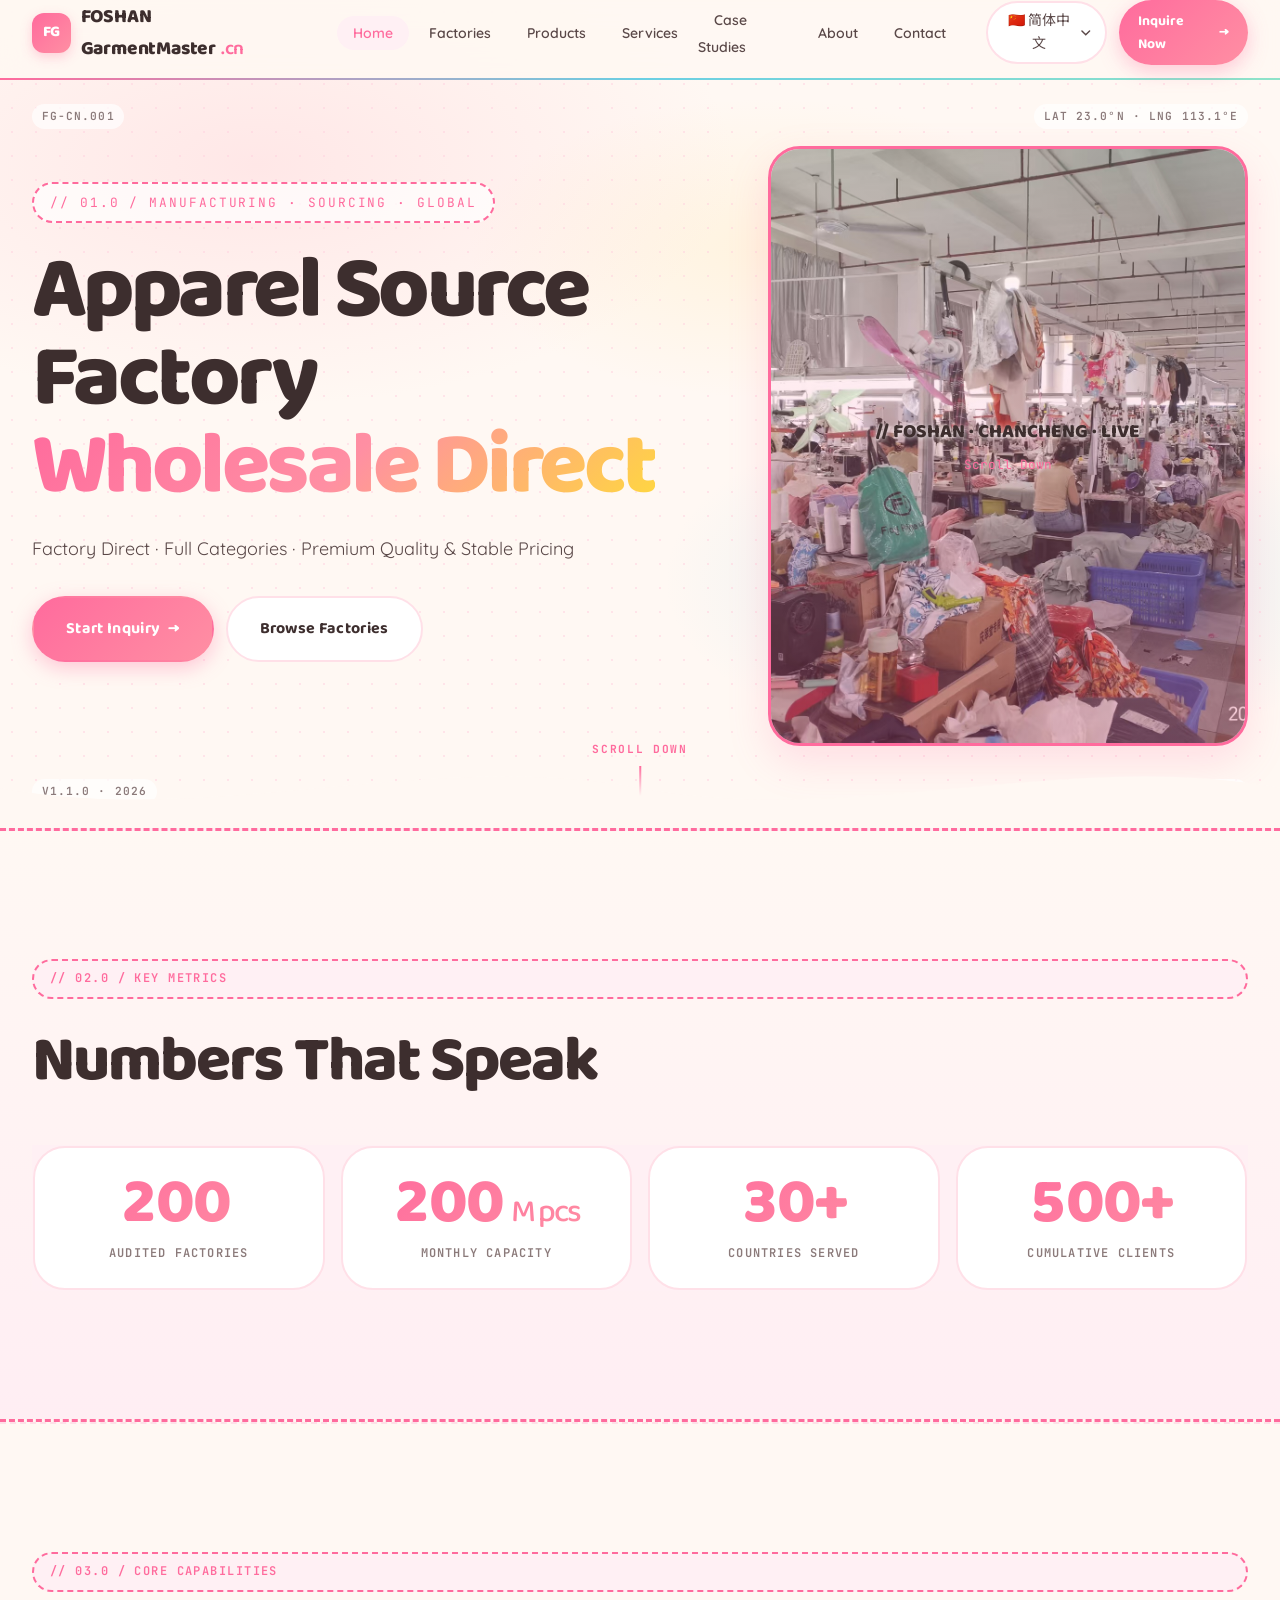
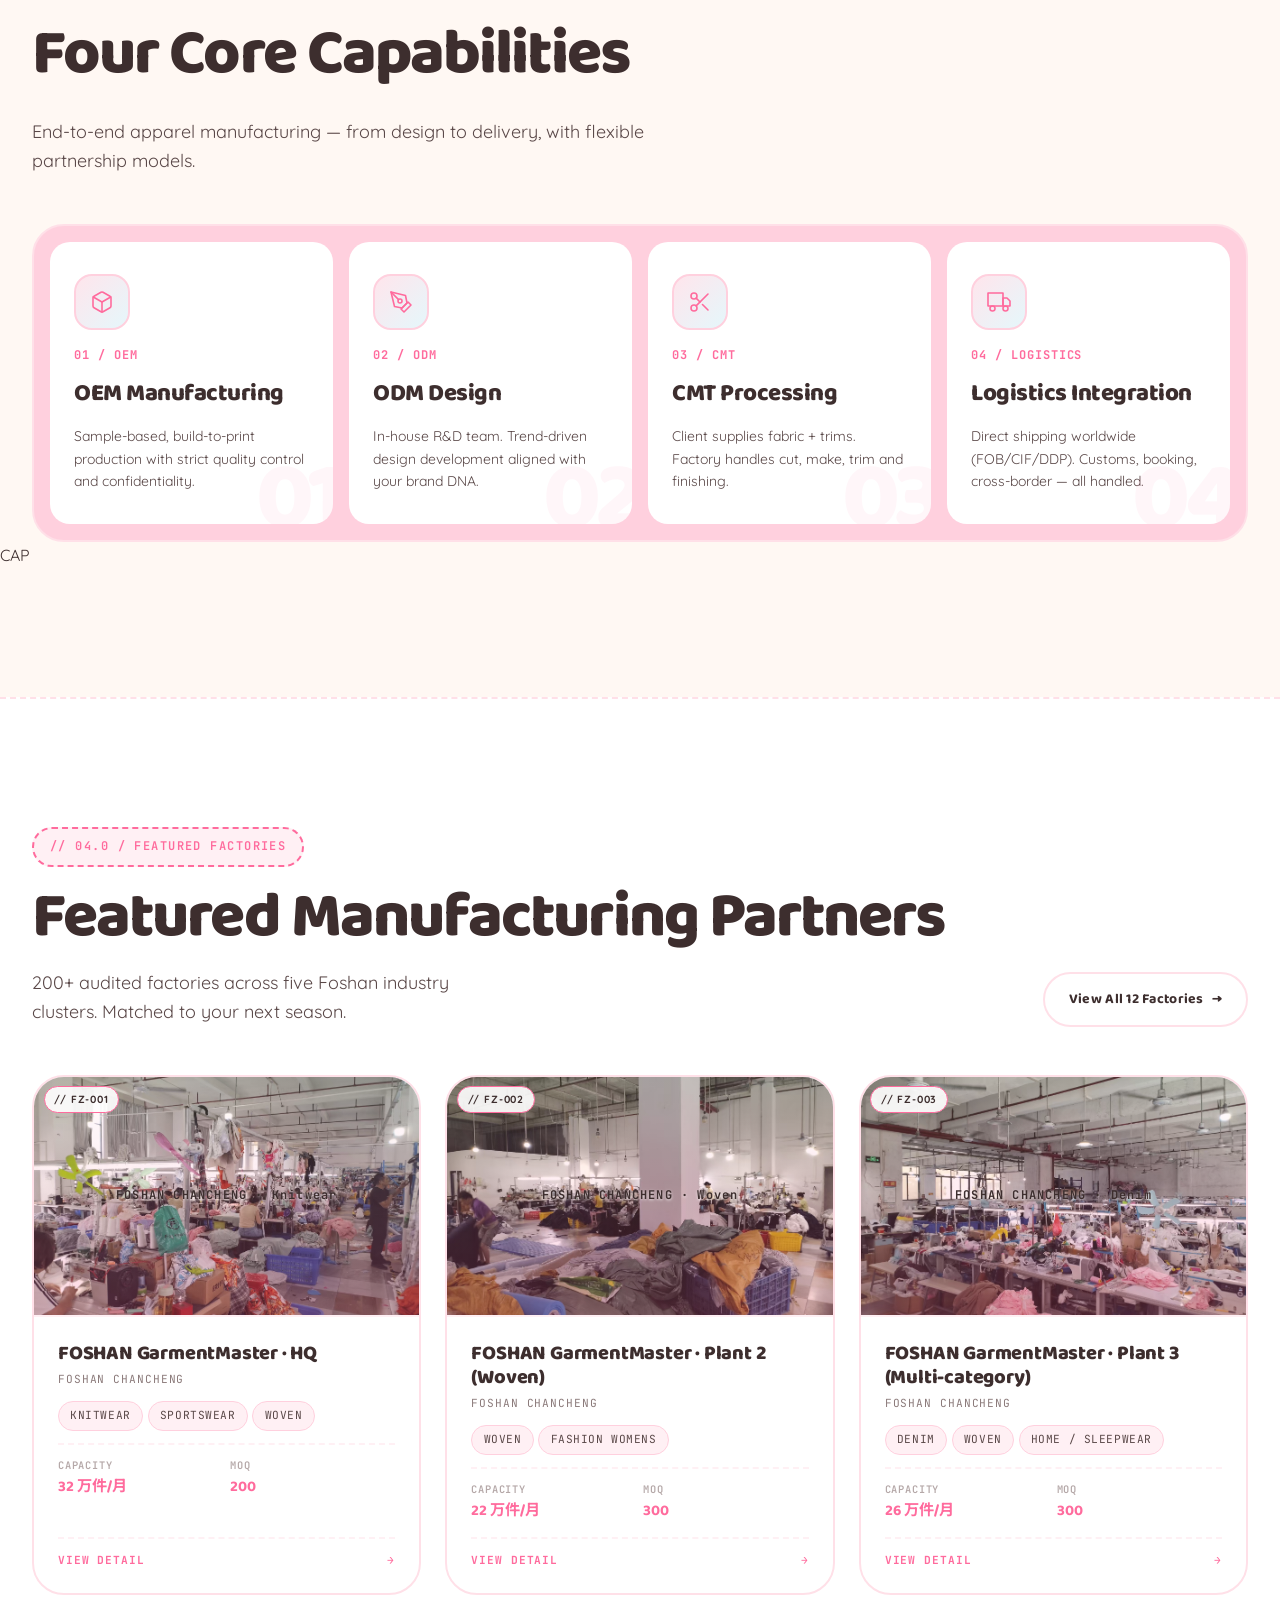
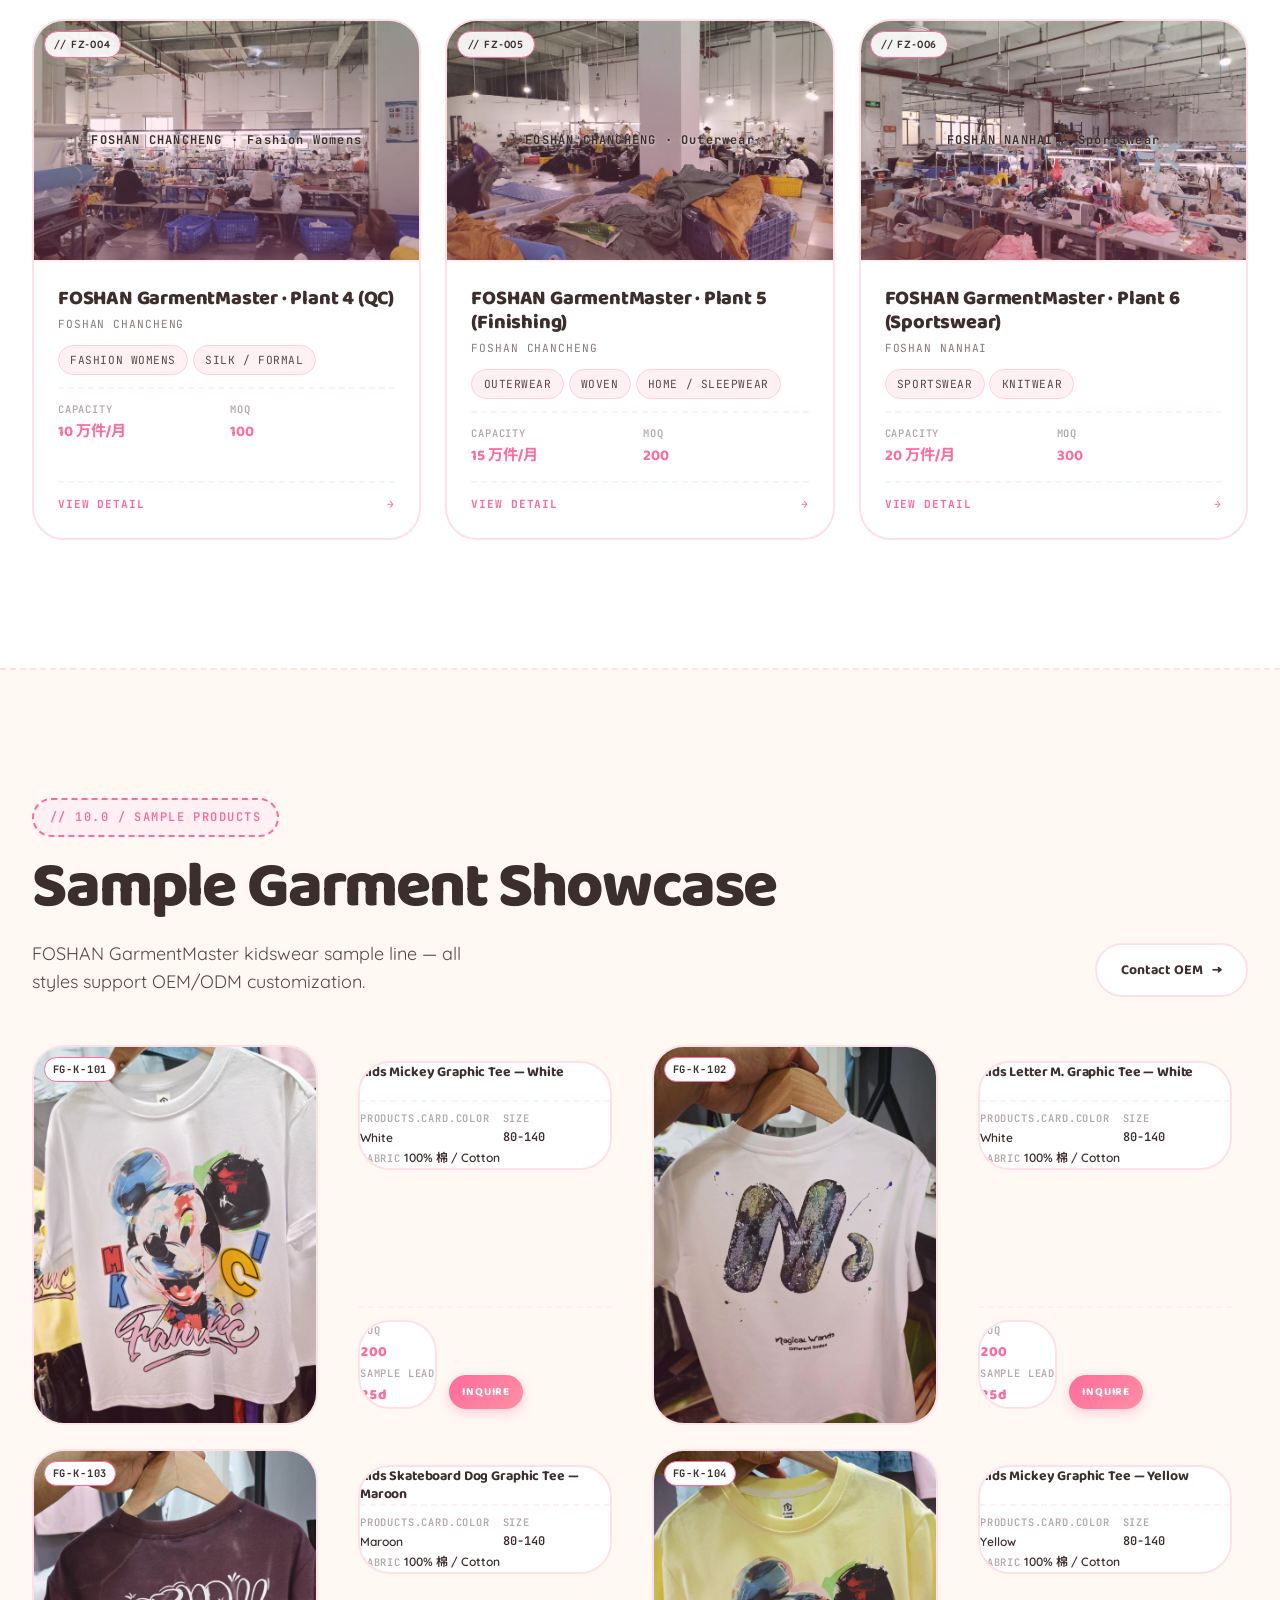
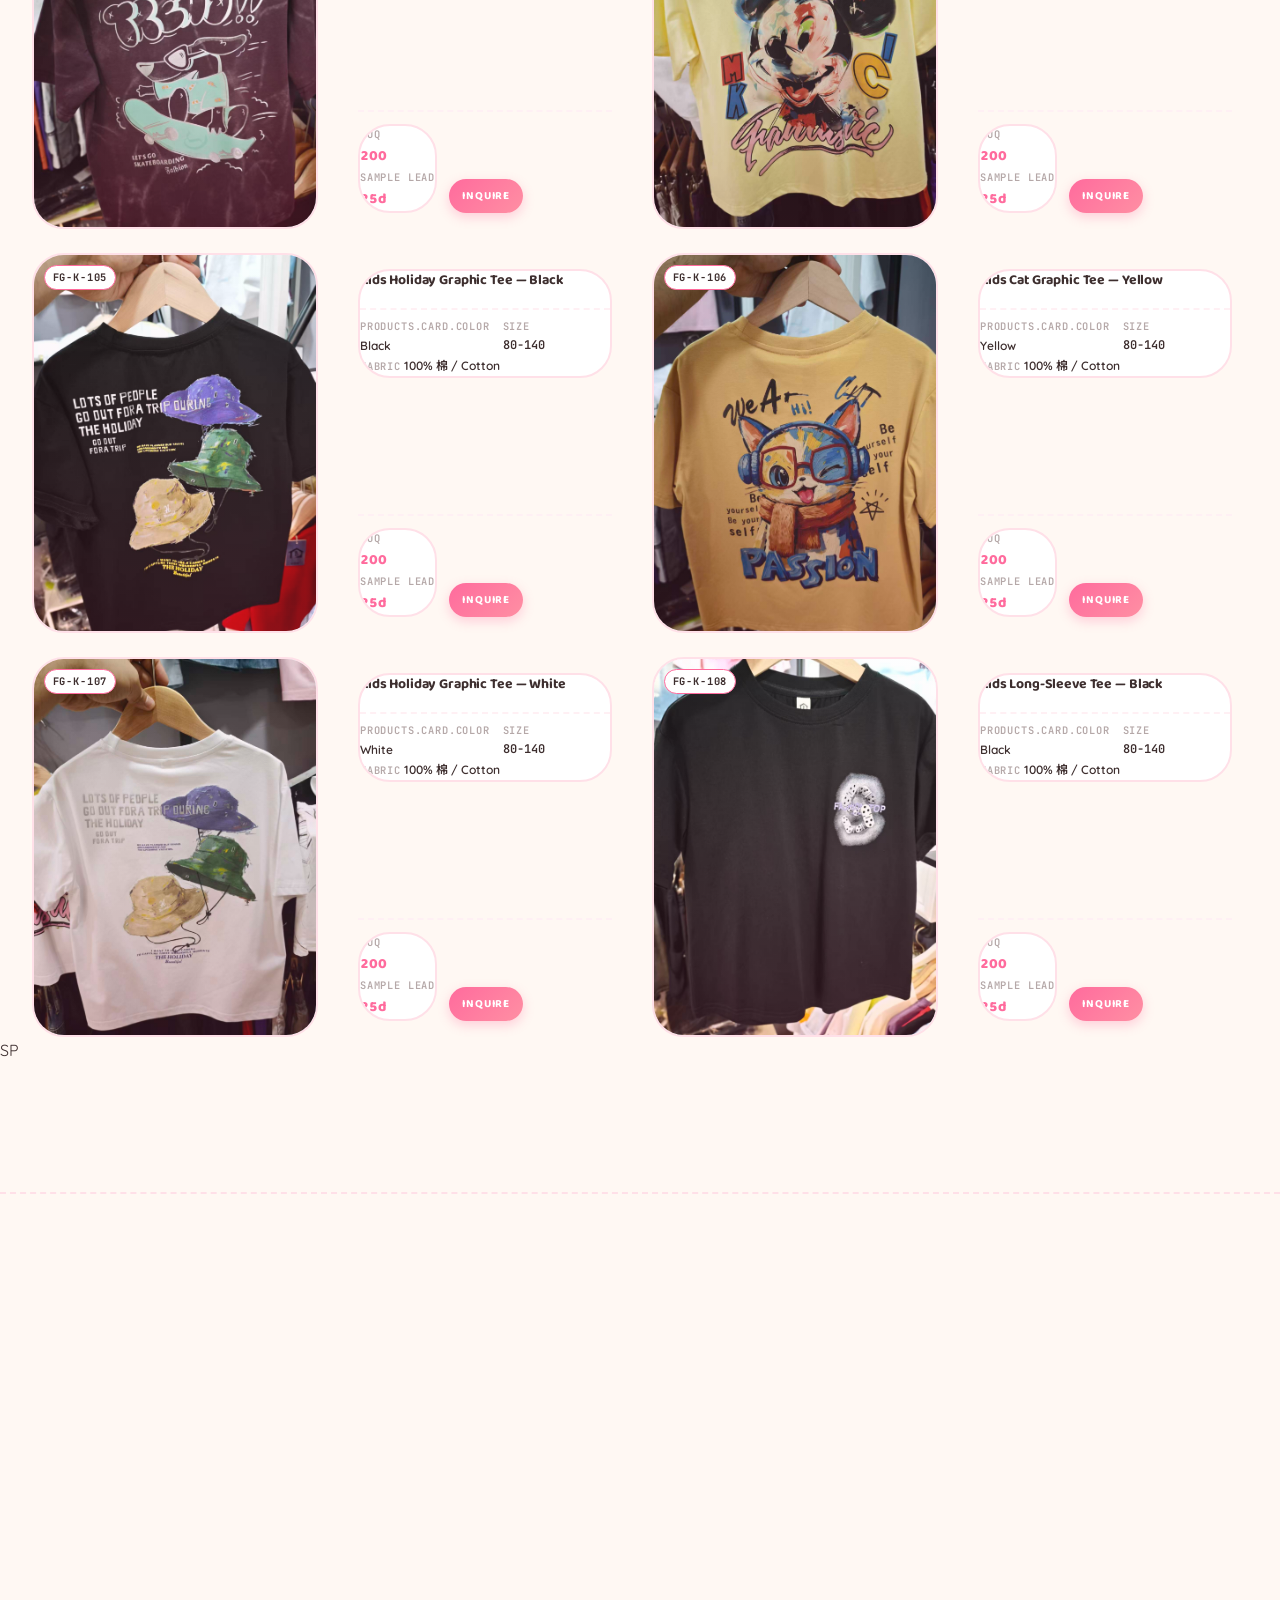
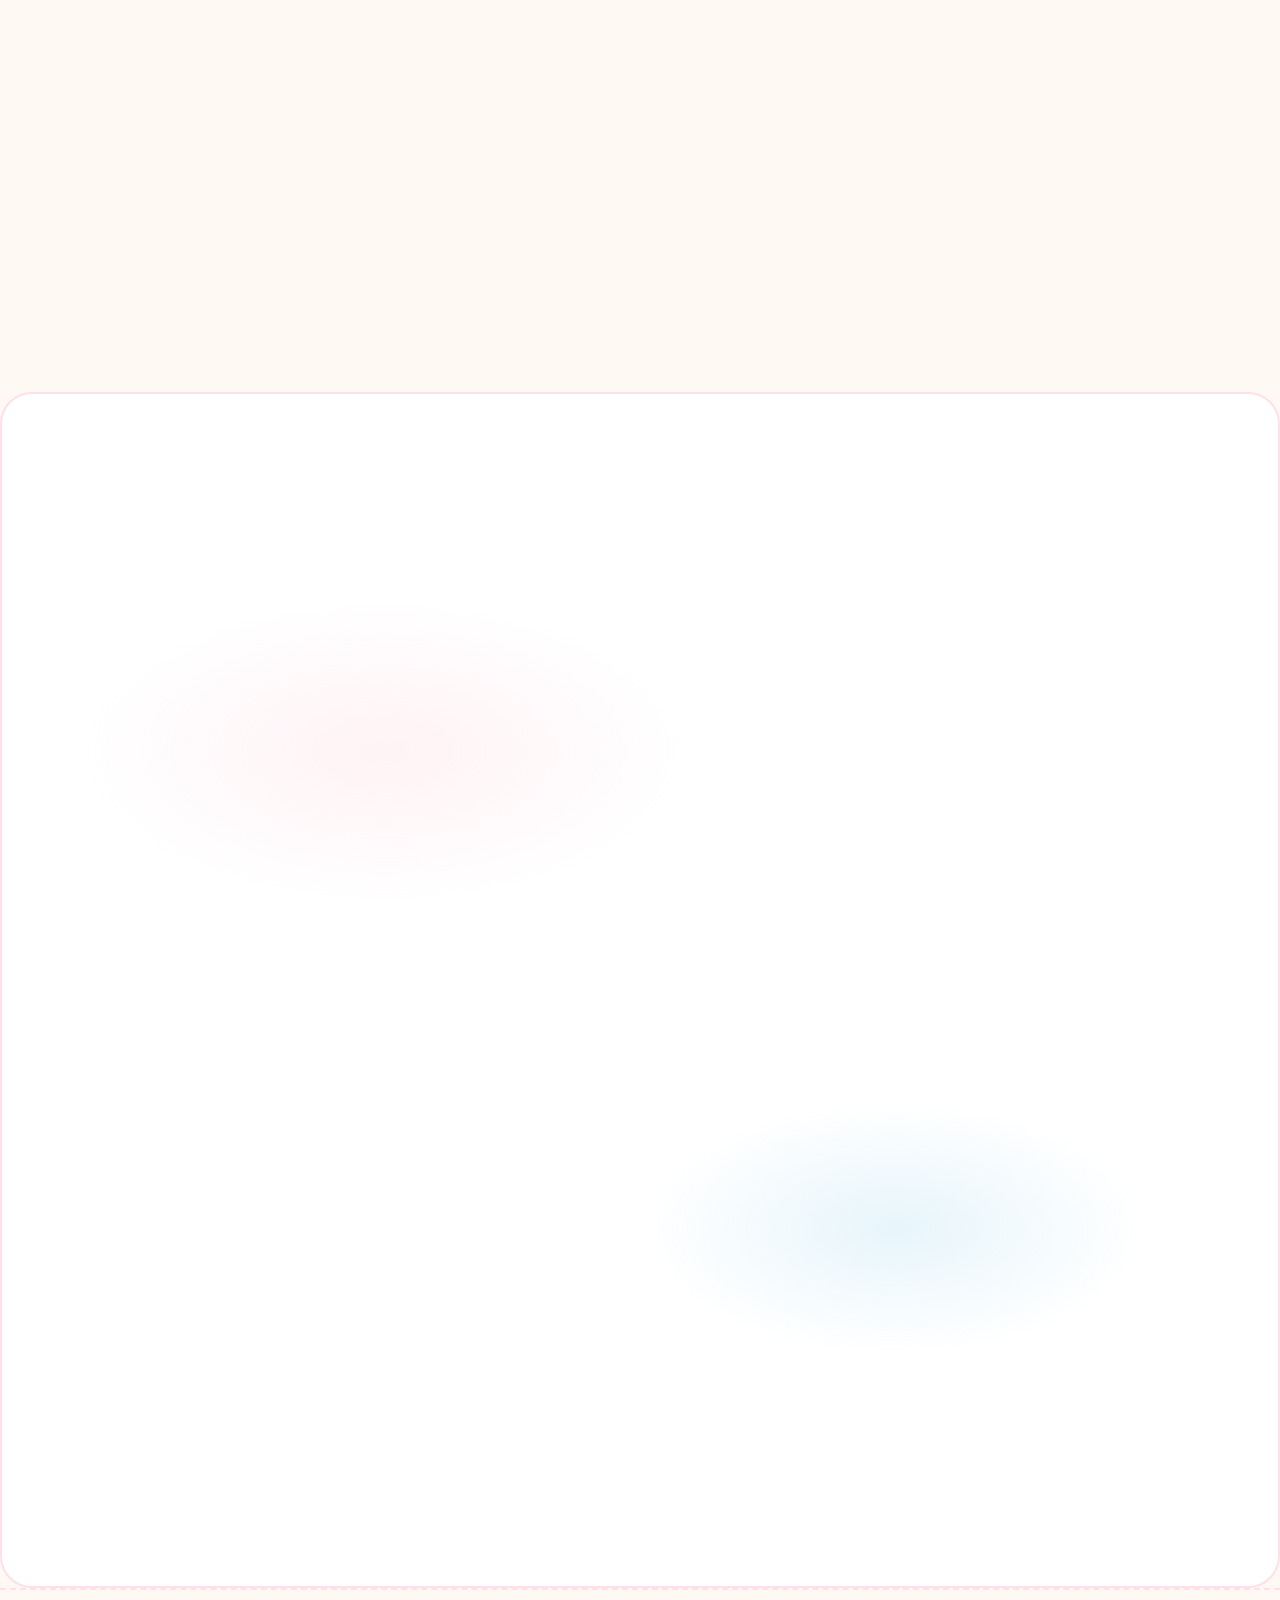
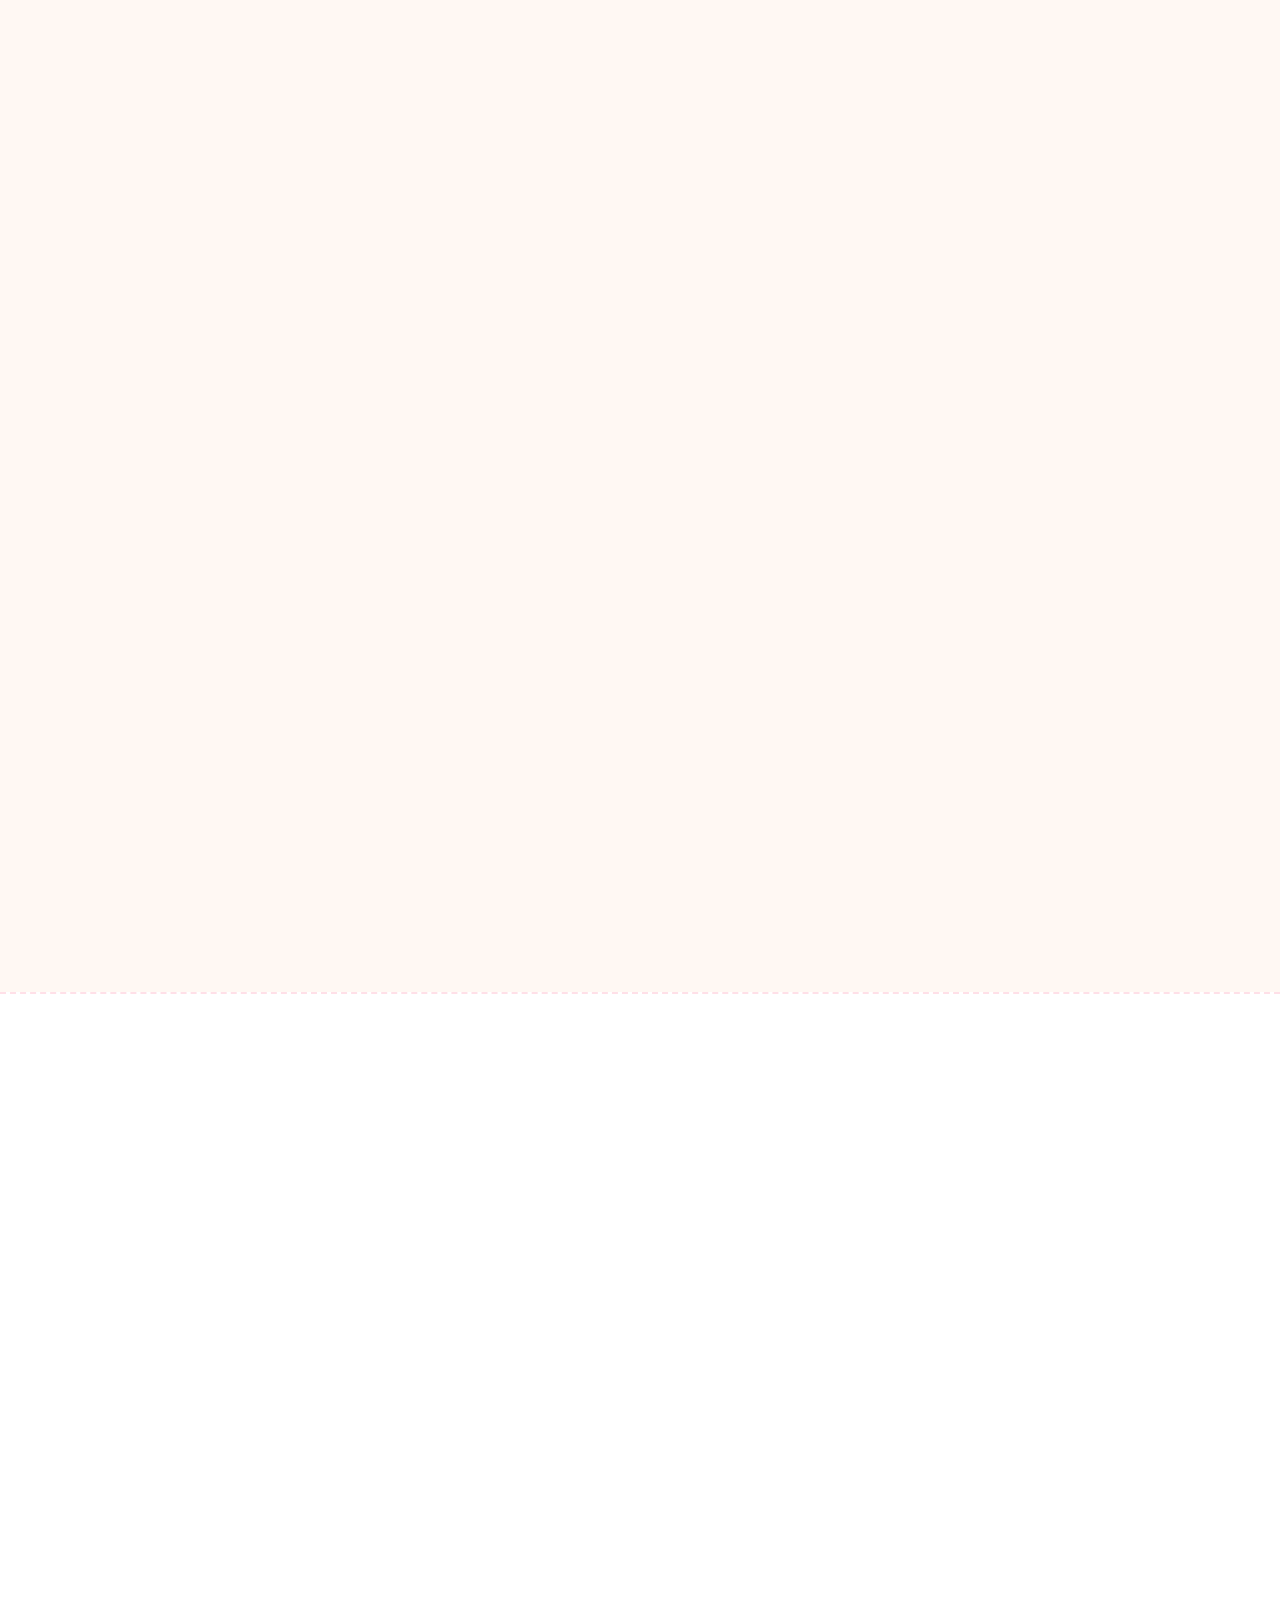
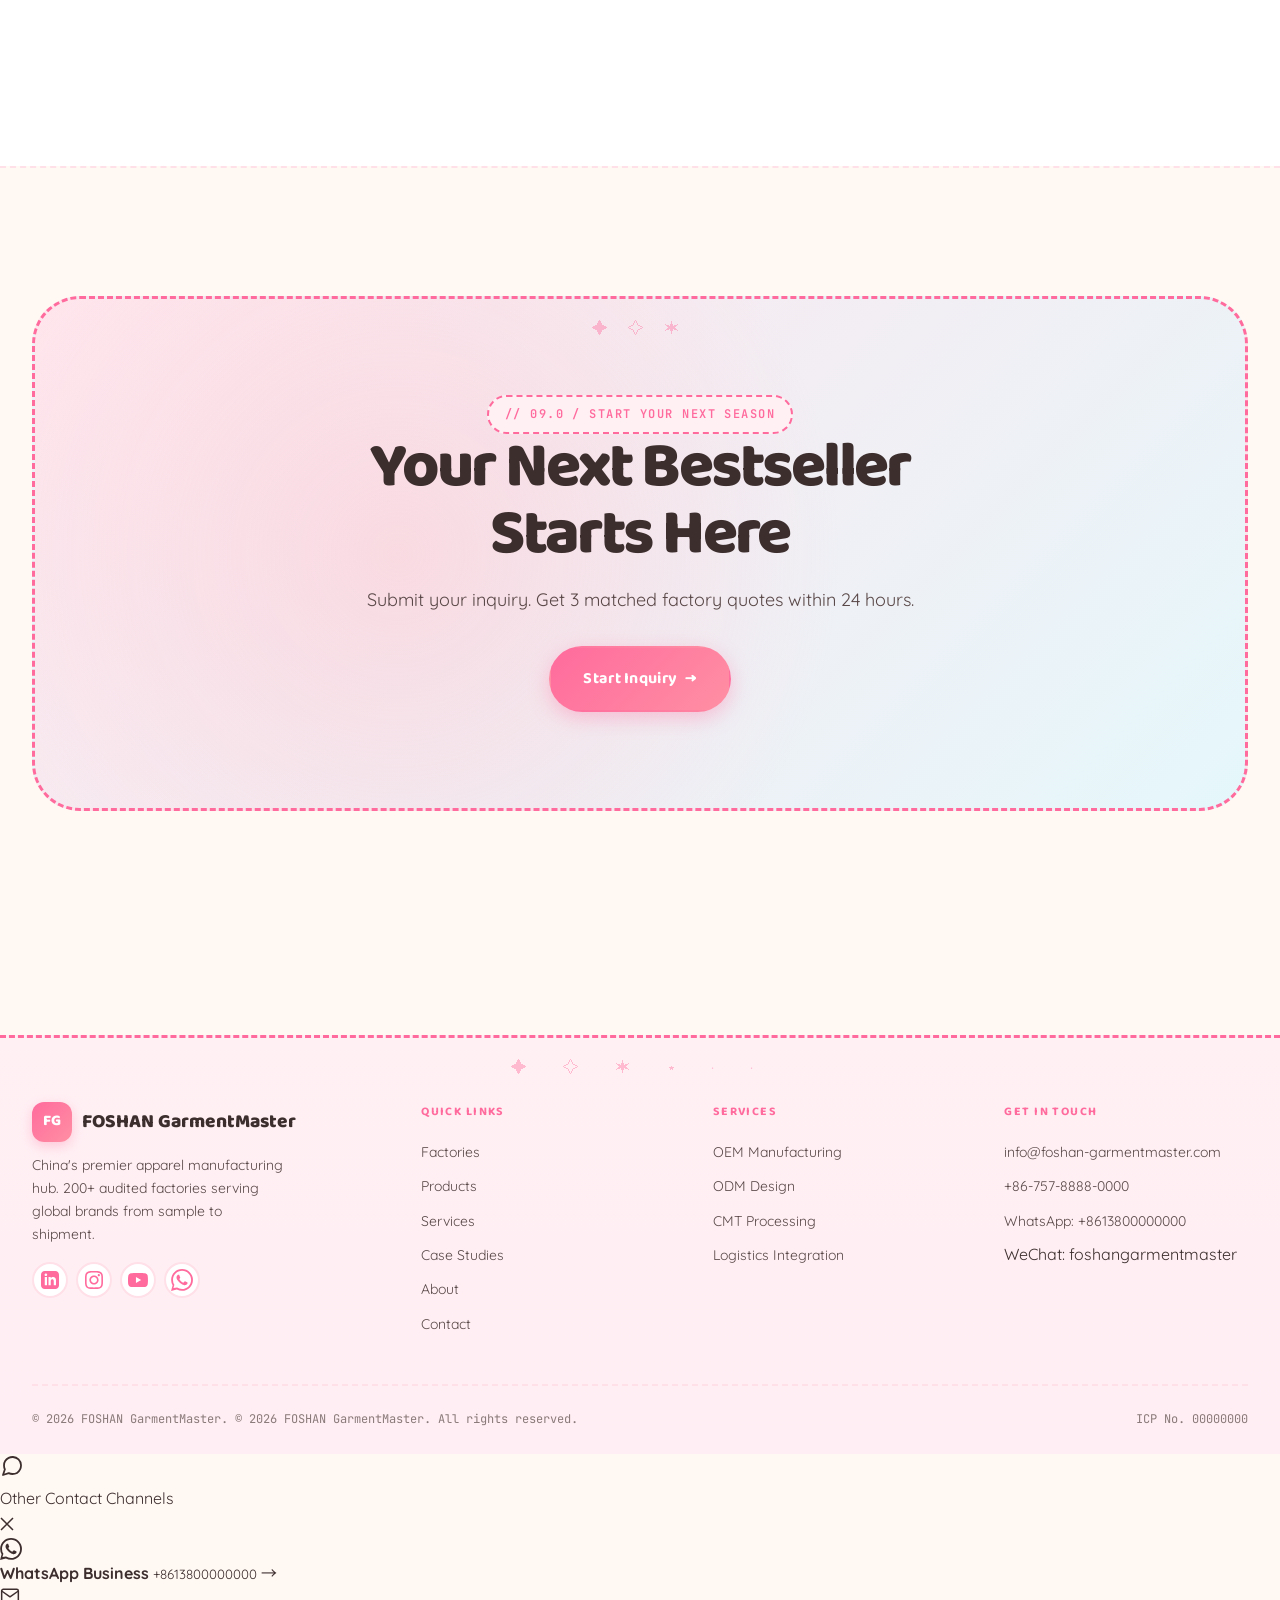
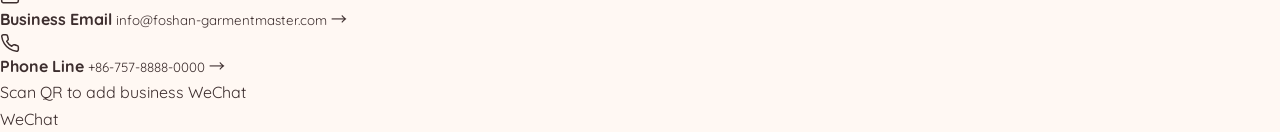
==== commit 7f6b30b2: "style：改造为儿童主题风格（糖果色 + Baloo 2 + Quicksand 圆润字体） 设计语言从暗色工业风改为温馨可爱儿童主题： - 配色：桃粉 #FF6B9D + 珊瑚粉 + 天空蓝 + " ====
--- a/index.html
+++ b/index.html
@@ -27,7 +27,7 @@
   <!-- Preconnect to Google Fonts -->
   <link rel="preconnect" href="https://fonts.googleapis.com">
   <link rel="preconnect" href="https://fonts.gstatic.com" crossorigin>
-  <link href="https://fonts.googleapis.com/css2?family=Inter:wght@400;500;600;700;900&family=JetBrains+Mono:wght@400;500;700&family=Noto+Sans+SC:wght@400;500;700;900&family=Noto+Sans+Arabic:wght@400;500;700;900&display=swap" rel="stylesheet">
+  <link href="https://fonts.googleapis.com/css2?family=Quicksand:wght@400;500;600;700&family=Baloo+2:wght@500;600;700;800&family=JetBrains+Mono:wght@400;500;700&family=Noto+Sans+SC:wght@400;500;700;900&family=Noto+Sans+Arabic:wght@400;500;700;900&display=swap" rel="stylesheet">
 
   <!-- Stylesheet -->
   <link rel="stylesheet" href="assets/css/base.css">
--- a/assets/css/base.css
+++ b/assets/css/base.css
@@ -1,8 +1,9 @@
 /* ===================================================================
- * base.css — FOSHAN GarmentMaster Global Foundation
+ * base.css — FOSHAN GarmentMaster 站点基础样式 (儿童主题风格)
  * --------------------------------------------------------------------
- * 视觉基线: 暗色工业风 + 炫酷制造业审美
- * Author: FOSHAN GarmentMaster Team
+ * 设计语言: 温馨、活泼、明亮
+ * 主色调: 桃粉 / 薄荷绿 / 蜜桃黄 / 天空蓝 / 奶油白
+ * 字体: Baloo 2 (圆体) + Noto Sans SC
  * =================================================================== */
 
 /* ---------- CSS Reset (modern minimal) ---------- */
@@ -25,12 +26,15 @@
 
 body {
   min-height: 100vh;
-  line-height: 1.6;
+  line-height: 1.65;
   font-family: var(--font-body);
   font-size: 16px;
   color: var(--color-text);
   background-color: var(--color-bg);
-  background-image: var(--bg-grid);
+  background-image:
+    radial-gradient(circle at 10% 20%, rgba(255, 192, 203, 0.15) 0%, transparent 30%),
+    radial-gradient(circle at 90% 80%, rgba(135, 206, 235, 0.12) 0%, transparent 30%),
+    radial-gradient(circle at 50% 50%, rgba(255, 223, 142, 0.08) 0%, transparent 50%);
   background-attachment: fixed;
   overflow-x: hidden;
 }
@@ -76,45 +80,48 @@
 h4,
 h5,
 h6 {
-  font-weight: 700;
+  font-weight: 800;
   line-height: 1.15;
   letter-spacing: -0.02em;
 }
 
-/* ---------- CSS Variables (Design Tokens) ---------- */
+/* ---------- CSS Variables (Kids Theme Design Tokens) ---------- */
 :root {
-  /* Color tokens */
-  --color-bg: #0a0e14;
-  --color-bg-2: #11161f;
-  --color-bg-3: #1a2230;
-  --color-bg-elev: #0d1218;
-  --color-border: #2a3344;
-  --color-border-soft: #1d2532;
-
-  --color-text: #e6edf3;
-  --color-text-2: #b8c2cf;
-  --color-text-mute: #8b98ab;
-  --color-text-dim: #5a6677;
-
-  --color-accent: #00e0a4;
-  --color-accent-2: #ff6b35;
-  --color-cool: #4da3ff;
-  --color-metal: #c9d1d9;
-  --color-danger: #ff4d6d;
-  --color-success: #00e0a4;
-
-  /* Surface tokens */
-  --surface-1: var(--color-bg-2);
-  --surface-2: var(--color-bg-3);
-  --surface-glow: rgba(0, 224, 164, 0.08);
-
-  /* Typography */
-  --font-body: "Inter", "Noto Sans SC", "Noto Sans", -apple-system, BlinkMacSystemFont,
-    "Segoe UI", Roboto, "Helvetica Neue", Arial, sans-serif;
-  --font-mono: "JetBrains Mono", "Fira Code", "SF Mono", Menlo, Consolas, monospace;
-  --font-display: "Inter", "Noto Sans SC", -apple-system, BlinkMacSystemFont, sans-serif;
-
-  /* Type scale */
+  /* 明亮柔和配色 */
+  --color-bg: #FFF8F3;                    /* 奶油白背景 */
+  --color-bg-2: #FFFFFF;                  /* 卡片白 */
+  --color-bg-3: #FFEEF3;                  /* 浅粉卡片 */
+  --color-bg-elev: #F7F2EC;
+
+  --color-text: #3D2E2E;                  /* 深棕文字 */
+  --color-text-2: #5A4848;
+  --color-text-mute: #8B7A7A;
+  --color-text-dim: #B5A8A8;
+
+  --color-border: #FFE0E8;                /* 浅粉边框 */
+  --color-border-soft: #FFF0F4;
+
+  /* 主题色：4 色糖果色调 */
+  --color-primary: #FF6B9D;               /* 桃粉主色 */
+  --color-primary-dark: #E5508A;
+  --color-secondary: #6BCFE3;             /* 天空蓝 */
+  --color-mint: #8FE3C9;                  /* 薄荷绿 */
+  --color-yellow: #FFD93D;                /* 蜜糖黄 */
+  --color-coral: #FF8FA3;                 /* 珊瑚粉 */
+  --color-lavender: #C9B1FF;               /* 薰衣草紫 */
+
+  /* 主题色引用别名（与现有 CSS 兼容）*/
+  --color-accent: var(--color-primary);
+  --color-accent-2: var(--color-coral);
+  --color-cool: var(--color-secondary);
+
+  /* 字体：圆润活泼 */
+  --font-body: "Quicksand", "Noto Sans SC", -apple-system, BlinkMacSystemFont,
+    "Segoe UI", "PingFang SC", "Microsoft YaHei", sans-serif;
+  --font-display: "Baloo 2", "Quicksand", "Noto Sans SC", sans-serif;
+  --font-mono: "JetBrains Mono", "Fira Code", monospace;
+
+  /* 字号 */
   --fs-xs: 0.75rem;
   --fs-sm: 0.875rem;
   --fs-base: 1rem;
@@ -123,12 +130,12 @@
   --fs-xl: 1.5rem;
   --fs-2xl: 2rem;
   --fs-3xl: 2.5rem;
-  --fs-4xl: clamp(2.25rem, 4vw, 3.5rem);
-  --fs-5xl: clamp(2.75rem, 6vw, 4.5rem);
-  --fs-hero: clamp(3rem, 8vw, 7rem);
-  --fs-mega: clamp(4rem, 14vw, 12rem);
-
-  /* Spacing scale (8pt grid) */
+  --fs-4xl: clamp(2rem, 4vw, 3.25rem);
+  --fs-5xl: clamp(2.5rem, 5vw, 4rem);
+  --fs-hero: clamp(2.5rem, 7vw, 5.5rem);
+  --fs-mega: clamp(3rem, 12vw, 10rem);
+
+  /* 间距 */
   --space-1: 0.25rem;
   --space-2: 0.5rem;
   --space-3: 0.75rem;
@@ -140,78 +147,74 @@
   --space-9: 6rem;
   --space-10: 8rem;
 
-  /* Layout */
+  /* 布局 */
   --container: 1320px;
   --container-narrow: 960px;
   --container-wide: 1480px;
   --gutter: clamp(1rem, 3vw, 2rem);
-  --header-h: 72px;
-
-  /* Radius */
-  --radius-xs: 2px;
-  --radius-sm: 4px;
-  --radius-md: 8px;
-  --radius-lg: 16px;
+  --header-h: 80px;
+
+  /* 圆角（更圆润）*/
+  --radius-xs: 6px;
+  --radius-sm: 12px;
+  --radius-md: 20px;
+  --radius-lg: 32px;
+  --radius-xl: 48px;
   --radius-pill: 999px;
 
-  /* Borders */
-  --bw: 1px;
-  --bw-2: 2px;
-
-  /* Shadows / Glows */
-  --shadow-sm: 0 2px 8px rgba(0, 0, 0, 0.3);
-  --shadow-md: 0 8px 24px rgba(0, 0, 0, 0.4);
-  --shadow-lg: 0 16px 48px rgba(0, 0, 0, 0.5);
-  --glow-accent: 0 0 24px rgba(0, 224, 164, 0.25);
-  --glow-cool: 0 0 24px rgba(77, 163, 255, 0.25);
-
-  /* Motion */
-  --ease-out: cubic-bezier(0.16, 1, 0.3, 1);
-  --ease-in-out: cubic-bezier(0.65, 0, 0.35, 1);
-  --t-fast: 150ms;
-  --t-base: 240ms;
+  /* 阴影（柔和）*/
+  --shadow-sm: 0 4px 8px rgba(255, 107, 157, 0.08);
+  --shadow-md: 0 8px 24px rgba(255, 107, 157, 0.12);
+  --shadow-lg: 0 16px 40px rgba(255, 107, 157, 0.18);
+  --shadow-cute: 0 6px 0 0 rgba(255, 107, 157, 0.2);
+  --shadow-glow: 0 0 24px rgba(255, 107, 157, 0.3);
+
+  /* 动效 */
+  --ease-out: cubic-bezier(0.34, 1.56, 0.64, 1);  /* 弹性回弹 */
+  --ease-bounce: cubic-bezier(0.68, -0.55, 0.265, 1.55);
+  --t-fast: 180ms;
+  --t-base: 280ms;
   --t-slow: 480ms;
 
-  /* Background pattern (industrial grid) */
-  --bg-grid: linear-gradient(rgba(42, 51, 68, 0.4) 1px, transparent 1px),
-    linear-gradient(90deg, rgba(42, 51, 68, 0.4) 1px, transparent 1px);
-  --bg-grid-size: 64px 64px;
-  --bg-grid-mask: radial-gradient(ellipse 80% 60% at 50% 30%, #0a0e14 30%, transparent 80%);
+  /* 背景图案 (点状波点) */
+  --bg-dots: radial-gradient(circle, #FFD0DE 1px, transparent 1.5px);
+  --bg-dots-size: 24px 24px;
 }
 
 /* ---------- Selection ---------- */
 ::selection {
-  background: var(--color-accent);
-  color: var(--color-bg);
+  background: var(--color-primary);
+  color: #fff;
 }
 
 /* ---------- Scrollbar ---------- */
-::-webkit-scrollbar {
-  width: 10px;
-  height: 10px;
-}
-::-webkit-scrollbar-track {
-  background: var(--color-bg-2);
-}
+::-webkit-scrollbar { width: 12px; height: 12px; }
+::-webkit-scrollbar-track { background: #FFF0F4; }
 ::-webkit-scrollbar-thumb {
-  background: var(--color-border);
-  border-radius: 6px;
+  background: linear-gradient(180deg, var(--color-primary), var(--color-coral));
+  border-radius: var(--radius-pill);
+  border: 3px solid #FFF0F4;
 }
 ::-webkit-scrollbar-thumb:hover {
-  background: var(--color-accent);
-}
-
-/* ---------- Body backdrop (subtle industrial grid) ---------- */
+  background: linear-gradient(180deg, var(--color-primary-dark), var(--color-primary));
+}
+
+/* ---------- 浮动的童趣背景装饰 (云朵+星星) ---------- */
 body::before {
-  content: "";
+  content: "✦ ✧ ✶ ⋆ · · ☁︎ ☁︎";
   position: fixed;
   inset: 0;
-  z-index: -2;
-  background: var(--bg-grid);
-  background-size: var(--bg-grid-size);
-  -webkit-mask-image: var(--bg-grid-mask);
-  mask-image: var(--bg-grid-mask);
+  z-index: -1;
+  font-size: 1.5rem;
+  color: rgba(255, 192, 203, 0.25);
+  word-spacing: 200px;
+  letter-spacing: 100px;
+  line-height: 220px;
   pointer-events: none;
+  user-select: none;
+  white-space: pre-wrap;
+  overflow: hidden;
+  font-family: serif;
   opacity: 0.5;
 }
 
@@ -220,16 +223,15 @@
   position: fixed;
   inset: 0;
   z-index: -1;
-  background: radial-gradient(
-      circle at 15% 10%,
-      rgba(0, 224, 164, 0.06) 0%,
-      transparent 35%
-    ),
-    radial-gradient(circle at 85% 80%, rgba(77, 163, 255, 0.05) 0%, transparent 40%);
+  background:
+    radial-gradient(ellipse 600px 200px at 20% 10%, rgba(255, 192, 203, 0.18), transparent 60%),
+    radial-gradient(ellipse 400px 150px at 80% 90%, rgba(135, 206, 235, 0.15), transparent 60%),
+    radial-gradient(ellipse 500px 200px at 95% 30%, rgba(255, 217, 61, 0.12), transparent 60%),
+    radial-gradient(ellipse 300px 100px at 5% 70%, rgba(143, 227, 201, 0.15), transparent 60%);
   pointer-events: none;
 }
 
-/* ---------- Utility classes ---------- */
+/* ---------- Container ---------- */
 .container {
   max-width: var(--container);
   margin-inline: auto;
@@ -247,62 +249,48 @@
   font-feature-settings: "tnum" 1;
 }
 
-.muted {
-  color: var(--color-text-mute);
-}
-.dim {
-  color: var(--color-text-dim);
-}
-
-.accent {
-  color: var(--color-accent);
-}
-.accent-2 {
-  color: var(--color-accent-2);
-}
-.cool {
-  color: var(--color-cool);
-}
-
-.text-up {
-  text-transform: uppercase;
-  letter-spacing: 0.08em;
-}
-.text-mono {
-  font-family: var(--font-mono);
-  font-size: 0.85em;
-  letter-spacing: 0.02em;
-}
-
-/* Section heading: code-comment style label */
+.muted { color: var(--color-text-mute); }
+.dim { color: var(--color-text-dim); }
+
+.accent { color: var(--color-primary); }
+.accent-2 { color: var(--color-coral); }
+.cool { color: var(--color-secondary); }
+
+/* ---------- Section heading (圆角+糖果) ---------- */
 .section-tag {
   display: inline-flex;
   align-items: center;
   gap: 0.5rem;
   font-family: var(--font-mono);
   font-size: var(--fs-xs);
-  font-weight: 500;
-  color: var(--color-accent);
+  font-weight: 600;
+  color: var(--color-primary);
   text-transform: uppercase;
   letter-spacing: 0.12em;
-  padding: 0.4rem 0.75rem;
-  border: 1px solid rgba(0, 224, 164, 0.3);
-  background: rgba(0, 224, 164, 0.05);
-  clip-path: polygon(0 0, 100% 0, calc(100% - 8px) 100%, 0 100%);
+  padding: 0.5rem 1rem;
+  border: 2px dashed var(--color-primary);
+  border-radius: var(--radius-pill);
+  background: #FFF0F4;
 }
 
 .section-title {
+  font-family: var(--font-display);
   font-size: var(--fs-5xl);
-  font-weight: 900;
-  line-height: 1.05;
-  letter-spacing: -0.04em;
+  font-weight: 800;
+  line-height: 1.1;
+  letter-spacing: -0.03em;
+  color: var(--color-text);
   margin-block-start: var(--space-4);
-  color: var(--color-text);
 }
 
 .section-title .accent {
   display: inline-block;
   position: relative;
+  color: var(--color-primary);
+  background: linear-gradient(135deg, var(--color-primary), var(--color-coral));
+  -webkit-background-clip: text;
+  -webkit-text-fill-color: transparent;
+  background-clip: text;
 }
 
 .section-lead {
@@ -310,33 +298,34 @@
   color: var(--color-text-2);
   max-width: 60ch;
   margin-block-start: var(--space-4);
-}
-
-/* Big background watermark number/letter */
+  line-height: 1.6;
+}
+
+/* ---------- Big background watermark (粉嫩) ---------- */
 .bg-mark {
   position: absolute;
-  font-family: var(--font-mono);
+  font-family: var(--font-display);
   font-size: var(--fs-mega);
-  font-weight: 700;
-  color: var(--color-text);
-  opacity: 0.03;
+  font-weight: 900;
+  color: var(--color-primary);
+  opacity: 0.04;
   letter-spacing: -0.05em;
-  line-height: 0.85;
   pointer-events: none;
   user-select: none;
   z-index: 0;
-}
-
-/* Section spacing */
+  line-height: 0.85;
+}
+
+/* ---------- Section spacing ---------- */
 section {
   position: relative;
   padding-block: clamp(4rem, 10vw, 8rem);
 }
 section + section {
-  border-top: 1px solid var(--color-border-soft);
-}
-
-/* Decorative corner brackets — for cards */
+  border-top: 2px dashed var(--color-border);
+}
+
+/* ---------- Decorative corner brackets ---------- */
 .brackets {
   position: relative;
 }
@@ -344,34 +333,31 @@
 .brackets::after {
   content: "";
   position: absolute;
-  width: 14px;
-  height: 14px;
-  border: 1px solid var(--color-accent);
-  opacity: 0.6;
+  width: 16px;
+  height: 16px;
+  border: 3px solid var(--color-primary);
+  border-radius: 4px;
+  opacity: 0.4;
   transition: opacity var(--t-base) var(--ease-out);
 }
 .brackets::before {
-  top: -2px;
-  left: -2px;
+  top: -4px; left: -4px;
   border-right: 0;
   border-bottom: 0;
 }
 .brackets::after {
-  bottom: -2px;
-  right: -2px;
+  bottom: -4px; right: -4px;
   border-left: 0;
   border-top: 0;
 }
 .brackets:hover::before,
-.brackets:hover::after {
-  opacity: 1;
-}
+.brackets:hover::after { opacity: 1; }
 
 /* Reusable: data-id corner label */
 .id-tag {
   position: absolute;
   top: 0.5rem;
-  left: 0.5rem;
+  inset-inline-start: 0.5rem;
   font-family: var(--font-mono);
   font-size: 0.65rem;
   color: var(--color-text-dim);
@@ -379,7 +365,6 @@
   z-index: 2;
 }
 
-/* Reusable: hairline divider */
 .hr {
   height: 1px;
   background: linear-gradient(90deg, transparent, var(--color-border) 20%, var(--color-border) 80%, transparent);
@@ -387,23 +372,17 @@
   margin-block: var(--space-7);
 }
 
-/* Skeleton loader */
 .skeleton {
-  background: linear-gradient(
-    90deg,
-    var(--color-bg-2) 0%,
-    var(--color-bg-3) 50%,
-    var(--color-bg-2) 100%
-  );
+  background: linear-gradient(90deg, var(--color-bg-3) 0%, #FFE8F0 50%, var(--color-bg-3) 100%);
   background-size: 200% 100%;
   animation: skeleton-shimmer 1.4s ease-in-out infinite;
+  border-radius: var(--radius-md);
 }
 @keyframes skeleton-shimmer {
   0% { background-position: 200% 0; }
   100% { background-position: -200% 0; }
 }
 
-/* Visually hidden (a11y) */
 .visually-hidden {
   position: absolute !important;
   width: 1px;
@@ -416,25 +395,22 @@
   border: 0;
 }
 
-/* Focus styles */
 :focus-visible {
-  outline: 2px solid var(--color-accent);
+  outline: 3px dashed var(--color-primary);
   outline-offset: 3px;
-  border-radius: 2px;
-}
-
-/* Reveal-on-scroll (used by main.js) */
+  border-radius: var(--radius-xs);
+}
+
 .reveal {
   opacity: 0;
-  transform: translateY(24px);
-  transition: opacity 0.8s var(--ease-out), transform 0.8s var(--ease-out);
+  transform: translateY(20px);
+  transition: opacity 0.7s var(--ease-out), transform 0.7s var(--ease-out);
 }
 .reveal.is-visible {
   opacity: 1;
   transform: translateY(0);
 }
 
-/* Stagger child reveals */
 .reveal-stagger > * {
   opacity: 0;
   transform: translateY(16px);
@@ -445,27 +421,21 @@
   transform: translateY(0);
 }
 .reveal-stagger.is-visible > *:nth-child(1) { transition-delay: 0.05s; }
-.reveal-stagger.is-visible > *:nth-child(2) { transition-delay: 0.1s; }
+.reveal-stagger.is-visible > *:nth-child(2) { transition-delay: 0.10s; }
 .reveal-stagger.is-visible > *:nth-child(3) { transition-delay: 0.15s; }
-.reveal-stagger.is-visible > *:nth-child(4) { transition-delay: 0.2s; }
+.reveal-stagger.is-visible > *:nth-child(4) { transition-delay: 0.20s; }
 .reveal-stagger.is-visible > *:nth-child(5) { transition-delay: 0.25s; }
-.reveal-stagger.is-visible > *:nth-child(6) { transition-delay: 0.3s; }
+.reveal-stagger.is-visible > *:nth-child(6) { transition-delay: 0.30s; }
 .reveal-stagger.is-visible > *:nth-child(7) { transition-delay: 0.35s; }
-.reveal-stagger.is-visible > *:nth-child(8) { transition-delay: 0.4s; }
-
-/* Print */
+.reveal-stagger.is-visible > *:nth-child(8) { transition-delay: 0.40s; }
+
 @media print {
-  body::before,
-  body::after {
-    display: none;
-  }
   body {
     background: white;
     color: black;
   }
 }
 
-/* Reduced motion */
 @media (prefers-reduced-motion: reduce) {
   *,
   *::before,
--- a/assets/css/components.css
+++ b/assets/css/components.css
@@ -1,8 +1,8 @@
 /* ===================================================================
- * components.css — Buttons, cards, tags, forms, nav, footer
+ * components.css — 儿童主题风格组件样式
  * =================================================================== */
 
-/* ---------- Header / Top Nav ---------- */
+/* ---------- Header / Top Nav (糖果色) ---------- */
 .site-header {
   position: fixed;
   top: 0;
@@ -10,17 +10,17 @@
   right: 0;
   z-index: 100;
   height: var(--header-h);
-  background: rgba(10, 14, 20, 0.6);
-  backdrop-filter: blur(12px);
-  -webkit-backdrop-filter: blur(12px);
-  border-bottom: 1px solid transparent;
-  transition: background var(--t-base) var(--ease-out),
-    border-color var(--t-base) var(--ease-out);
+  background: rgba(255, 248, 243, 0.85);
+  backdrop-filter: blur(16px);
+  -webkit-backdrop-filter: blur(16px);
+  border-bottom: 2px solid transparent;
+  border-image: linear-gradient(90deg, var(--color-primary), var(--color-secondary), var(--color-mint)) 1;
+  transition: background var(--t-base) var(--ease-out);
 }
 
 .site-header.is-scrolled {
-  background: rgba(10, 14, 20, 0.85);
-  border-bottom-color: var(--color-border-soft);
+  background: rgba(255, 248, 243, 0.95);
+  box-shadow: 0 4px 20px rgba(255, 107, 157, 0.1);
 }
 
 .nav {
@@ -35,31 +35,38 @@
   display: flex;
   align-items: center;
   gap: 0.6rem;
-  font-family: var(--font-mono);
-  font-weight: 700;
-  font-size: 1.05rem;
-  letter-spacing: 0.02em;
+  font-family: var(--font-display);
+  font-weight: 800;
+  font-size: 1.2rem;
+  letter-spacing: -0.01em;
   color: var(--color-text);
-  text-transform: uppercase;
-  position: relative;
+  text-transform: none;
 }
 
 .nav__logo-mark {
-  width: 32px;
-  height: 32px;
+  width: 40px;
+  height: 40px;
   display: grid;
   place-items: center;
-  background: var(--color-accent);
-  color: var(--color-bg);
-  font-weight: 900;
-  font-size: 0.85rem;
+  background: linear-gradient(135deg, var(--color-primary), var(--color-coral));
+  color: #fff;
+  font-family: var(--font-display);
+  font-weight: 800;
+  font-size: 0.95rem;
+  border-radius: 12px;
+  box-shadow: 0 4px 12px rgba(255, 107, 157, 0.3);
   letter-spacing: -0.02em;
-  clip-path: polygon(0 0, 100% 0, calc(100% - 6px) 100%, 0 100%);
-  padding-inline: 0.3rem;
-}
-
-.nav__logo-text { color: var(--color-text); }
-.nav__logo-text--dim { color: var(--color-text-mute); margin-inline-start: 0.3rem; font-weight: 400;}
+}
+
+.nav__logo-text {
+  color: var(--color-text);
+  font-weight: 800;
+}
+.nav__logo-text--dim {
+  color: var(--color-primary);
+  margin-inline-start: 0.3rem;
+  font-weight: 600;
+}
 
 .nav__menu {
   display: flex;
@@ -70,30 +77,20 @@
 
 .nav__link {
   position: relative;
-  padding: 0.5rem 0.9rem;
-  font-size: var(--fs-sm);
-  font-weight: 500;
-  color: var(--color-text-2);
-  border-radius: var(--radius-sm);
-  transition: color var(--t-fast) var(--ease-out);
-}
-.nav__link::before {
-  content: "";
-  position: absolute;
-  inset-inline-start: 0.9rem;
-  bottom: 0.4rem;
-  width: 0;
-  height: 1px;
-  background: var(--color-accent);
-  transition: width var(--t-base) var(--ease-out);
+  padding: 0.5rem 1rem;
+  font-size: var(--fs-sm);
+  font-weight: 600;
+  color: var(--color-text-2);
+  border-radius: var(--radius-pill);
+  transition: all var(--t-fast) var(--ease-out);
 }
 .nav__link:hover,
 .nav__link.is-active {
-  color: var(--color-text);
-}
-.nav__link.is-active::before,
-.nav__link:hover::before {
-  width: calc(100% - 1.8rem);
+  color: var(--color-primary);
+  background: #FFF0F4;
+}
+.nav__link::before {
+  display: none;
 }
 
 .nav__actions {
@@ -103,42 +100,42 @@
 }
 
 .nav__cta {
-  padding: 0.5rem 1rem;
-  font-family: var(--font-mono);
-  font-size: var(--fs-xs);
-  text-transform: uppercase;
-  letter-spacing: 0.1em;
-  background: var(--color-accent);
-  color: var(--color-bg);
+  padding: 0.6rem 1.2rem;
+  font-family: var(--font-display);
+  font-size: var(--fs-sm);
   font-weight: 700;
-  border-radius: var(--radius-sm);
+  text-transform: none;
+  background: linear-gradient(135deg, var(--color-primary), var(--color-coral));
+  color: #fff;
+  border-radius: var(--radius-pill);
+  box-shadow: 0 6px 20px rgba(255, 107, 157, 0.35);
+  display: inline-flex;
+  align-items: center;
+  gap: 0.4rem;
   transition: all var(--t-base) var(--ease-out);
-  display: inline-flex;
-  align-items: center;
-  gap: 0.4rem;
 }
 .nav__cta:hover {
-  background: #00ffba;
-  box-shadow: var(--glow-accent);
+  transform: translateY(-2px) scale(1.05);
+  box-shadow: 0 8px 24px rgba(255, 107, 157, 0.5);
+  color: #fff;
 }
 .nav__cta::after {
   content: "→";
+  font-weight: 700;
   transition: transform var(--t-base) var(--ease-out);
 }
-.nav__cta:hover::after {
-  transform: translateX(3px);
-}
-
-/* Mobile nav toggle */
+.nav__cta:hover::after { transform: translateX(3px); }
+
 .nav__toggle {
   display: none;
-  width: 36px;
-  height: 36px;
-  border: 1px solid var(--color-border);
-  border-radius: var(--radius-sm);
+  width: 40px;
+  height: 40px;
+  border: 2px solid var(--color-border);
+  border-radius: 12px;
   align-items: center;
   justify-content: center;
-  color: var(--color-text);
+  color: var(--color-primary);
+  background: #FFF0F4;
 }
 
 @media (max-width: 991.98px) {
@@ -148,7 +145,7 @@
     flex-direction: column;
     align-items: stretch;
     background: var(--color-bg);
-    border-top: 1px solid var(--color-border-soft);
+    border-top: 2px dashed var(--color-border);
     padding: var(--space-5) var(--gutter);
     transform: translateX(100%);
     transition: transform var(--t-base) var(--ease-out);
@@ -158,9 +155,9 @@
     transform: translateX(0);
   }
   .nav__link {
-    padding: 0.9rem 0;
+    padding: 1rem 0;
     font-size: var(--fs-md);
-    border-bottom: 1px solid var(--color-border-soft);
+    border-bottom: 1px dashed var(--color-border);
   }
   .nav__link::before { display: none; }
   .nav__toggle { display: inline-flex; }
@@ -168,7 +165,7 @@
   .nav__cta--desktop { display: none; }
 }
 
-/* ---------- Language Switcher ---------- */
+/* ---------- Language Switcher (糖果色) ---------- */
 .lang-switcher {
   position: relative;
 }
@@ -177,30 +174,31 @@
   display: inline-flex;
   align-items: center;
   gap: 0.4rem;
-  padding: 0.4rem 0.7rem;
-  font-family: var(--font-mono);
-  font-size: var(--fs-xs);
-  color: var(--color-text-2);
-  border: 1px solid var(--color-border);
-  border-radius: var(--radius-sm);
-  text-transform: uppercase;
-  letter-spacing: 0.08em;
+  padding: 0.4rem 0.9rem;
+  font-family: var(--font-display);
+  font-size: var(--fs-sm);
+  color: var(--color-text-2);
+  border: 2px solid var(--color-border);
+  border-radius: var(--radius-pill);
+  text-transform: none;
+  background: #fff;
   transition: all var(--t-fast) var(--ease-out);
 }
 .lang-switcher__btn:hover {
-  border-color: var(--color-accent);
-  color: var(--color-text);
+  border-color: var(--color-primary);
+  color: var(--color-primary);
+  background: #FFF0F4;
 }
 
 .lang-switcher__menu {
   position: absolute;
   top: calc(100% + 0.5rem);
   inset-inline-end: 0;
-  min-width: 180px;
-  background: var(--color-bg-2);
-  border: 1px solid var(--color-border);
+  min-width: 200px;
+  background: #fff;
+  border: 2px solid var(--color-border);
   border-radius: var(--radius-md);
-  padding: 0.4rem;
+  padding: 0.5rem;
   box-shadow: var(--shadow-lg);
   opacity: 0;
   visibility: hidden;
@@ -208,7 +206,6 @@
   transition: all var(--t-base) var(--ease-out);
   z-index: 200;
 }
-
 .lang-switcher.is-open .lang-switcher__menu {
   opacity: 1;
   visibility: visible;
@@ -219,31 +216,32 @@
   display: flex;
   align-items: center;
   justify-content: space-between;
-  padding: 0.5rem 0.7rem;
-  font-size: var(--fs-sm);
-  color: var(--color-text-2);
-  border-radius: var(--radius-xs);
+  padding: 0.55rem 0.8rem;
+  font-size: var(--fs-sm);
+  color: var(--color-text-2);
+  border-radius: var(--radius-sm);
   transition: all var(--t-fast) var(--ease-out);
   width: 100%;
   text-align: start;
 }
 .lang-switcher__option:hover {
-  background: var(--color-bg-3);
-  color: var(--color-text);
+  background: #FFF0F4;
+  color: var(--color-primary);
 }
 .lang-switcher__option.is-active {
-  color: var(--color-accent);
+  color: var(--color-primary);
+  font-weight: 600;
 }
 .lang-switcher__option-code {
   font-family: var(--font-mono);
   font-size: 0.7rem;
-  color: var(--color-text-mute);
+  color: var(--color-text-dim);
   text-transform: uppercase;
 }
 
-/* ---------- Buttons ---------- */
+/* ---------- Buttons (糖果按钮) ---------- */
 .btn {
-  --btn-bg: transparent;
+  --btn-bg: #fff;
   --btn-fg: var(--color-text);
   --btn-bd: var(--color-border);
   --btn-pad-y: 0.85rem;
@@ -255,55 +253,58 @@
   padding: var(--btn-pad-y) var(--btn-pad-x);
   background: var(--btn-bg);
   color: var(--btn-fg);
-  border: 1px solid var(--btn-bd);
-  border-radius: var(--radius-sm);
-  font-family: var(--font-mono);
-  font-size: var(--fs-sm);
-  font-weight: 500;
-  text-transform: uppercase;
-  letter-spacing: 0.08em;
+  border: 2px solid var(--btn-bd);
+  border-radius: var(--radius-pill);
+  font-family: var(--font-display);
+  font-size: var(--fs-sm);
+  font-weight: 700;
+  text-transform: none;
+  letter-spacing: 0.02em;
   cursor: pointer;
   position: relative;
   transition: all var(--t-base) var(--ease-out);
   text-decoration: none;
   white-space: nowrap;
 }
-
 .btn:hover {
-  --btn-bd: var(--color-accent);
-  --btn-fg: var(--color-accent);
+  --btn-bd: var(--color-primary);
+  --btn-fg: var(--color-primary);
+  transform: translateY(-2px);
+  box-shadow: var(--shadow-sm);
 }
 
 .btn--primary {
-  --btn-bg: var(--color-accent);
-  --btn-fg: var(--color-bg);
-  --btn-bd: var(--color-accent);
+  --btn-bg: linear-gradient(135deg, var(--color-primary), var(--color-coral));
+  --btn-fg: #fff;
+  --btn-bd: transparent;
+  background: var(--btn-bg);
+  box-shadow: 0 6px 20px rgba(255, 107, 157, 0.35);
 }
 .btn--primary:hover {
-  --btn-bg: #00ffba;
-  --btn-bd: #00ffba;
-  --btn-fg: var(--color-bg);
-  box-shadow: var(--glow-accent);
+  --btn-fg: #fff;
+  box-shadow: 0 8px 24px rgba(255, 107, 157, 0.5);
+  transform: translateY(-3px) scale(1.02);
 }
 
 .btn--accent-2 {
-  --btn-bg: var(--color-accent-2);
-  --btn-fg: #0a0e14;
-  --btn-bd: var(--color-accent-2);
+  --btn-bg: linear-gradient(135deg, var(--color-secondary), var(--color-mint));
+  --btn-fg: #fff;
+  --btn-bd: transparent;
+  background: var(--btn-bg);
+  box-shadow: 0 6px 20px rgba(107, 207, 227, 0.35);
 }
 .btn--accent-2:hover {
-  --btn-bg: #ff8355;
-  --btn-bd: #ff8355;
-  --btn-fg: #0a0e14;
+  --btn-fg: #fff;
+  transform: translateY(-2px);
+  box-shadow: 0 8px 24px rgba(107, 207, 227, 0.5);
 }
 
 .btn--ghost {
-  --btn-bg: transparent;
+  --btn-bg: #fff;
   --btn-bd: var(--color-border);
 }
 .btn--ghost:hover {
-  --btn-bg: rgba(0, 224, 164, 0.05);
-  --btn-bd: var(--color-accent);
+  --btn-bg: #FFF0F4;
 }
 
 .btn--lg {
@@ -317,39 +318,34 @@
   font-size: var(--fs-xs);
 }
 
-.btn--clip {
-  clip-path: polygon(0 0, calc(100% - 10px) 0, 100% 10px, 100% 100%, 10px 100%, 0 calc(100% - 10px));
-}
-
-.btn--full {
-  width: 100%;
-}
+.btn--clip { border-radius: var(--radius-pill); }
+
+.btn--full { width: 100%; }
 
 .btn .arrow {
   display: inline-block;
   transition: transform var(--t-base) var(--ease-out);
 }
-.btn:hover .arrow {
-  transform: translateX(4px);
-}
-
-/* ---------- Card ---------- */
+.btn:hover .arrow { transform: translateX(4px); }
+
+/* ---------- Card (圆角软阴影) ---------- */
 .card {
   position: relative;
-  background: var(--color-bg-2);
-  border: 1px solid var(--color-border-soft);
-  border-radius: var(--radius-md);
+  background: #fff;
+  border: 2px solid var(--color-border-soft);
+  border-radius: var(--radius-lg);
   padding: var(--space-5);
   transition: all var(--t-base) var(--ease-out);
   overflow: hidden;
 }
 .card:hover {
-  border-color: var(--color-accent);
+  border-color: var(--color-primary);
   transform: translateY(-4px);
+  box-shadow: var(--shadow-lg);
 }
 
 .card--clip {
-  clip-path: polygon(0 0, calc(100% - 18px) 0, 100% 18px, 100% 100%, 18px 100%, 0 calc(100% - 18px));
+  border-radius: var(--radius-lg);
 }
 
 .card__head {
@@ -389,17 +385,17 @@
   gap: var(--space-3);
   margin-block-start: var(--space-4);
   padding-block-start: var(--space-4);
-  border-top: 1px solid var(--color-border-soft);
-}
-
-/* ---------- Tag / Badge ---------- */
+  border-top: 2px dashed var(--color-border-soft);
+}
+
+/* ---------- Tag / Badge (糖果胶囊) ---------- */
 .tag {
   display: inline-flex;
   align-items: center;
   gap: 0.3rem;
-  padding: 0.25rem 0.6rem;
-  background: var(--color-bg-3);
-  border: 1px solid var(--color-border);
+  padding: 0.3rem 0.7rem;
+  background: #FFF0F4;
+  border: 1.5px solid #FFD0DE;
   border-radius: var(--radius-pill);
   font-family: var(--font-mono);
   font-size: 0.7rem;
@@ -410,26 +406,31 @@
 }
 
 .tag--accent {
-  border-color: rgba(0, 224, 164, 0.4);
-  background: rgba(0, 224, 164, 0.08);
-  color: var(--color-accent);
+  border-color: var(--color-primary);
+  background: linear-gradient(135deg, #FFE0EA, #FFF0F4);
+  color: var(--color-primary);
+  font-weight: 600;
 }
 
 .tag--cool {
-  border-color: rgba(77, 163, 255, 0.4);
-  background: rgba(77, 163, 255, 0.08);
-  color: var(--color-cool);
+  border-color: var(--color-secondary);
+  background: #E5F7FB;
+  color: #2A9FBA;
+  font-weight: 600;
 }
 
 .tag--accent-2 {
-  border-color: rgba(255, 107, 53, 0.4);
-  background: rgba(255, 107, 53, 0.08);
-  color: var(--color-accent-2);
+  border-color: var(--color-coral);
+  background: #FFE5EC;
+  color: #C73E68;
+  font-weight: 600;
 }
 
 .tag--metal {
-  border-color: var(--color-border);
-  color: var(--color-metal);
+  border-color: var(--color-mint);
+  background: #E5F8F1;
+  color: #2A8C70;
+  font-weight: 600;
 }
 
 .tag-list {
@@ -438,7 +439,7 @@
   gap: 0.4rem;
 }
 
-/* ---------- Form ---------- */
+/* ---------- Form (圆角柔色) ---------- */
 .form {
   display: flex;
   flex-direction: column;
@@ -462,67 +463,60 @@
 }
 
 .form-label {
-  font-family: var(--font-mono);
-  font-size: var(--fs-xs);
-  font-weight: 500;
-  text-transform: uppercase;
-  letter-spacing: 0.08em;
+  font-family: var(--font-display);
+  font-size: var(--fs-sm);
+  font-weight: 600;
   color: var(--color-text-2);
   display: flex;
   align-items: center;
   gap: 0.3rem;
 }
-
-.form-label .req {
-  color: var(--color-accent-2);
-}
+.form-label .req { color: var(--color-primary); font-weight: 800; }
 
 .form-input,
 .form-textarea,
 .form-select {
   width: 100%;
-  padding: 0.85rem 1rem;
-  background: var(--color-bg-2);
+  padding: 0.9rem 1.1rem;
+  background: #FFFCFA;
   color: var(--color-text);
-  border: 1px solid var(--color-border);
-  border-radius: var(--radius-sm);
+  border: 2px solid var(--color-border);
+  border-radius: var(--radius-md);
   font-family: var(--font-body);
   font-size: var(--fs-sm);
   transition: all var(--t-fast) var(--ease-out);
   outline: none;
 }
-
 .form-input:focus,
 .form-textarea:focus,
 .form-select:focus {
-  border-color: var(--color-accent);
-  background: var(--color-bg-3);
-  box-shadow: 0 0 0 3px rgba(0, 224, 164, 0.1);
-}
-
+  border-color: var(--color-primary);
+  background: #fff;
+  box-shadow: 0 0 0 4px rgba(255, 107, 157, 0.12);
+}
 .form-input::placeholder,
 .form-textarea::placeholder {
   color: var(--color-text-dim);
 }
 
 .form-textarea {
-  min-height: 120px;
+  min-height: 130px;
   resize: vertical;
   font-family: var(--font-body);
 }
 
 .form-select {
   appearance: none;
-  background-image: url("data:image/svg+xml;charset=UTF-8,%3csvg xmlns='http://www.w3.org/2000/svg' viewBox='0 0 12 8' fill='none'%3e%3cpath d='M1 1.5L6 6.5L11 1.5' stroke='%238B98AB' stroke-width='1.5' stroke-linecap='round'/%3e%3c/svg%3e");
+  background-image: url("data:image/svg+xml;charset=UTF-8,%3csvg xmlns='http://www.w3.org/2000/svg' viewBox='0 0 12 8' fill='none'%3e%3cpath d='M1 1L6 6L11 1' stroke='%23FF6B9D' stroke-width='2' stroke-linecap='round'/%3e%3c/svg%3e");
   background-repeat: no-repeat;
-  background-position: right 1rem center;
+  background-position: right 1.1rem center;
   background-size: 12px;
   padding-inline-end: 2.5rem;
 }
 
 html[dir="rtl"] .form-select {
-  background-position: left 1rem center;
-  padding-inline-end: 1rem;
+  background-position: left 1.1rem center;
+  padding-inline-end: 1.1rem;
   padding-inline-start: 2.5rem;
 }
 
@@ -533,26 +527,25 @@
 
 .form-error {
   font-size: var(--fs-xs);
-  color: var(--color-danger);
+  color: var(--color-primary);
   margin-block-start: 0.25rem;
   display: none;
-}
-
+  font-weight: 600;
+}
 .form-field.is-invalid .form-input,
 .form-field.is-invalid .form-textarea,
 .form-field.is-invalid .form-select {
-  border-color: var(--color-danger);
-}
-.form-field.is-invalid .form-error {
-  display: block;
-}
-
-/* Checkbox group (for filter sidebar) */
+  border-color: var(--color-primary);
+  background: #FFF0F4;
+}
+.form-field.is-invalid .form-error { display: block; }
+
+/* ---------- Checkbox (糖果色) ---------- */
 .checkbox {
   display: flex;
   align-items: center;
   gap: 0.5rem;
-  padding: 0.4rem 0;
+  padding: 0.45rem 0;
   cursor: pointer;
   user-select: none;
   font-size: var(--fs-sm);
@@ -563,11 +556,11 @@
 
 .checkbox input {
   appearance: none;
-  width: 16px;
-  height: 16px;
-  border: 1px solid var(--color-border);
-  border-radius: 2px;
-  background: var(--color-bg-2);
+  width: 18px;
+  height: 18px;
+  border: 2px solid var(--color-border);
+  border-radius: 5px;
+  background: #fff;
   display: grid;
   place-items: center;
   cursor: pointer;
@@ -575,60 +568,73 @@
   transition: all var(--t-fast) var(--ease-out);
 }
 .checkbox input:checked {
-  background: var(--color-accent);
-  border-color: var(--color-accent);
+  background: var(--color-primary);
+  border-color: var(--color-primary);
 }
 .checkbox input:checked::after {
-  content: "";
-  width: 8px;
-  height: 8px;
-  background: var(--color-bg);
-  clip-path: polygon(14% 44%, 0 60%, 50% 100%, 100% 16%, 80% 0, 43% 62%);
+  content: "✓";
+  color: #fff;
+  font-size: 13px;
+  font-weight: 800;
+  line-height: 1;
 }
 .checkbox__count {
   margin-inline-start: auto;
   font-family: var(--font-mono);
   font-size: 0.7rem;
   color: var(--color-text-dim);
-}
-
-/* Range slider */
+  background: #FFF0F4;
+  padding: 0.1rem 0.4rem;
+  border-radius: var(--radius-pill);
+}
+
 .form-range {
   -webkit-appearance: none;
   appearance: none;
   width: 100%;
-  height: 4px;
-  background: var(--color-border);
-  border-radius: 2px;
+  height: 6px;
+  background: #FFD0DE;
+  border-radius: var(--radius-pill);
   outline: none;
 }
 .form-range::-webkit-slider-thumb {
   -webkit-appearance: none;
-  width: 18px;
-  height: 18px;
-  background: var(--color-accent);
+  width: 22px;
+  height: 22px;
+  background: var(--color-primary);
   border-radius: 50%;
   cursor: pointer;
-  box-shadow: var(--glow-accent);
+  box-shadow: 0 2px 8px rgba(255, 107, 157, 0.4);
+  border: 3px solid #fff;
 }
 .form-range::-moz-range-thumb {
-  width: 18px;
-  height: 18px;
-  background: var(--color-accent);
+  width: 22px;
+  height: 22px;
+  background: var(--color-primary);
   border-radius: 50%;
   cursor: pointer;
-  border: 0;
-  box-shadow: var(--glow-accent);
-}
-
-/* ---------- Footer ---------- */
+  border: 3px solid #fff;
+}
+
+/* ---------- Footer (糖果色) ---------- */
 .site-footer {
-  background: var(--color-bg-2);
-  border-top: 1px solid var(--color-border-soft);
+  background: linear-gradient(180deg, #FFF0F4 0%, #FFEEF3 100%);
+  border-top: 3px dashed var(--color-primary);
   padding-block: var(--space-8) var(--space-5);
   margin-block-start: var(--space-9);
   position: relative;
   z-index: 1;
+}
+.site-footer::before {
+  content: "✦ ✧ ✶ ⋆ · ·";
+  position: absolute;
+  top: 1rem;
+  left: 50%;
+  transform: translateX(-50%);
+  color: var(--color-primary);
+  font-size: 1rem;
+  letter-spacing: 1rem;
+  opacity: 0.4;
 }
 
 .footer-grid {
@@ -638,29 +644,25 @@
   margin-block-end: var(--space-7);
 }
 @media (min-width: 768px) {
-  .footer-grid {
-    grid-template-columns: 1.4fr 1fr 1fr 1fr;
-  }
+  .footer-grid { grid-template-columns: 1.4fr 1fr 1fr 1fr; }
 }
 
 .footer-brand__logo {
   display: flex;
   align-items: center;
   gap: 0.6rem;
-  font-family: var(--font-mono);
-  font-size: 1.1rem;
-  font-weight: 700;
-  text-transform: uppercase;
+  font-family: var(--font-display);
+  font-size: 1.2rem;
+  font-weight: 800;
   margin-block-end: var(--space-3);
-}
-
+  color: var(--color-text);
+}
 .footer-brand__desc {
   font-size: var(--fs-sm);
-  color: var(--color-text-mute);
+  color: var(--color-text-2);
   max-width: 32ch;
   margin-block-end: var(--space-4);
 }
-
 .footer-socials {
   display: flex;
   gap: 0.5rem;
@@ -670,26 +672,27 @@
   place-items: center;
   width: 36px;
   height: 36px;
-  border: 1px solid var(--color-border);
-  border-radius: var(--radius-sm);
-  color: var(--color-text-2);
-  transition: all var(--t-fast) var(--ease-out);
+  background: #fff;
+  border: 2px solid var(--color-border);
+  border-radius: 50%;
+  color: var(--color-primary);
+  transition: all var(--t-fast);
 }
 .footer-socials a:hover {
-  border-color: var(--color-accent);
-  color: var(--color-accent);
+  background: var(--color-primary);
+  color: #fff;
+  transform: translateY(-2px);
 }
 
 .footer-col__title {
-  font-family: var(--font-mono);
+  font-family: var(--font-display);
   font-size: var(--fs-xs);
-  font-weight: 600;
+  font-weight: 700;
   text-transform: uppercase;
   letter-spacing: 0.12em;
-  color: var(--color-accent);
+  color: var(--color-primary);
   margin-block-end: var(--space-4);
 }
-
 .footer-col ul {
   display: flex;
   flex-direction: column;
@@ -698,34 +701,34 @@
 .footer-col a {
   font-size: var(--fs-sm);
   color: var(--color-text-2);
-  transition: color var(--t-fast) var(--ease-out);
-}
-.footer-col a:hover { color: var(--color-accent); }
+  transition: color var(--t-fast);
+}
+.footer-col a:hover { color: var(--color-primary); }
 
 .footer-bottom {
   padding-block-start: var(--space-5);
-  border-top: 1px solid var(--color-border-soft);
+  border-top: 2px dashed var(--color-border);
   display: flex;
   flex-wrap: wrap;
   justify-content: space-between;
   align-items: center;
   gap: var(--space-3);
   font-size: var(--fs-xs);
-  color: var(--color-text-dim);
+  color: var(--color-text-mute);
   font-family: var(--font-mono);
 }
 
-/* ---------- Toast / Alert ---------- */
+/* ---------- Toast ---------- */
 .toast {
   position: fixed;
   bottom: 6rem;
   inset-inline-end: 1.5rem;
-  background: var(--color-bg-3);
-  border: 1px solid var(--color-accent);
+  background: #fff;
+  border: 2px solid var(--color-primary);
   color: var(--color-text);
-  padding: 0.9rem 1.2rem;
+  padding: 1rem 1.3rem;
   border-radius: var(--radius-md);
-  box-shadow: var(--shadow-lg), var(--glow-accent);
+  box-shadow: var(--shadow-lg);
   z-index: 9999;
   font-size: var(--fs-sm);
   max-width: 360px;
@@ -739,15 +742,14 @@
   opacity: 1;
   pointer-events: auto;
 }
-.toast--error { border-color: var(--color-danger); }
-
-/* ---------- Loading spinner ---------- */
+.toast--error { border-color: var(--color-coral); }
+
 .spinner {
   display: inline-block;
   width: 18px;
   height: 18px;
   border: 2px solid var(--color-border);
-  border-top-color: var(--color-accent);
+  border-top-color: var(--color-primary);
   border-radius: 50%;
   animation: spin 0.8s linear infinite;
 }
@@ -755,13 +757,13 @@
   to { transform: rotate(360deg); }
 }
 
-/* ---------- Empty state ---------- */
+/* ---------- Empty State ---------- */
 .empty-state {
   text-align: center;
   padding: var(--space-9) var(--space-5);
-  border: 1px dashed var(--color-border);
-  border-radius: var(--radius-md);
-  background: var(--color-bg-2);
+  border: 2px dashed var(--color-border);
+  border-radius: var(--radius-lg);
+  background: #FFFCFA;
 }
 .empty-state__icon {
   font-size: 2.5rem;
@@ -772,6 +774,7 @@
   font-size: var(--fs-lg);
   margin-block-end: var(--space-2);
   color: var(--color-text);
+  font-weight: 700;
 }
 .empty-state__desc {
   color: var(--color-text-mute);
--- a/assets/css/pages.css
+++ b/assets/css/pages.css
@@ -1,262 +1,85 @@
 /* ===================================================================
- * pages.css — 页面级特定样式 (hero/factories/cases/about/contact)
+ * pages.css — 儿童主题风格页面布局
  * =================================================================== */
 
 /* ===========================================================
- *  Contact FAB
- * =========================================================== */
-.contact-fab {
-  position: fixed;
-  bottom: 1.5rem;
-  inset-inline-end: 1.5rem;
-  z-index: 90;
-  display: flex;
-  flex-direction: column;
-  align-items: flex-end;
-  gap: 0.75rem;
-  transition: opacity var(--t-base) var(--ease-out), transform var(--t-base) var(--ease-out);
-}
-.contact-fab.is-hidden {
-  opacity: 0;
-  transform: translateY(20px);
-  pointer-events: none;
-}
-
-.contact-fab__trigger {
-  position: relative;
-  width: 60px;
-  height: 60px;
-  border-radius: 50%;
-  background: linear-gradient(135deg, #00e0a4, #00a37d);
-  color: #0a0e14;
-  display: grid;
-  place-items: center;
-  box-shadow: 0 8px 24px rgba(0, 224, 164, 0.4), 0 4px 12px rgba(0, 0, 0, 0.4);
-  cursor: pointer;
-  transition: all var(--t-base) var(--ease-out);
-  z-index: 2;
-}
-.contact-fab__trigger:hover {
-  transform: scale(1.08);
-  box-shadow: 0 12px 32px rgba(0, 224, 164, 0.55), 0 6px 16px rgba(0, 0, 0, 0.4);
-}
-.contact-fab__pulse {
-  position: absolute;
-  inset: -4px;
-  border-radius: 50%;
-  border: 2px solid rgba(0, 224, 164, 0.6);
-  animation: fab-pulse 2.2s ease-out infinite;
-  pointer-events: none;
-}
-@keyframes fab-pulse {
-  0% { transform: scale(0.9); opacity: 0.8; }
-  100% { transform: scale(1.6); opacity: 0; }
-}
-
-.contact-fab__panel {
-  position: absolute;
-  bottom: calc(100% + 0.75rem);
-  inset-inline-end: 0;
-  width: 320px;
-  max-width: calc(100vw - 3rem);
-  background: var(--color-bg-2);
-  border: 1px solid var(--color-border);
-  border-radius: var(--radius-lg);
-  box-shadow: var(--shadow-lg);
-  overflow: hidden;
-  opacity: 0;
-  transform: translateY(8px) scale(0.96);
-  transform-origin: bottom right;
-  pointer-events: none;
-  transition: all var(--t-base) var(--ease-out);
-}
-html[dir="rtl"] .contact-fab__panel {
-  transform-origin: bottom left;
-}
-.contact-fab.is-open .contact-fab__panel {
-  opacity: 1;
-  transform: translateY(0) scale(1);
-  pointer-events: auto;
-}
-
-.contact-fab__panel-head {
-  display: flex;
-  align-items: center;
-  justify-content: space-between;
-  padding: 0.85rem 1rem;
-  background: var(--color-bg-3);
-  border-bottom: 1px solid var(--color-border-soft);
-}
-.contact-fab__panel-title {
-  font-family: var(--font-mono);
-  font-size: var(--fs-xs);
-  text-transform: uppercase;
-  letter-spacing: 0.1em;
-  color: var(--color-accent);
-  font-weight: 600;
-}
-.contact-fab__close {
-  width: 28px;
-  height: 28px;
-  display: grid;
-  place-items: center;
-  color: var(--color-text-mute);
-  border-radius: var(--radius-xs);
-  transition: color var(--t-fast);
-}
-.contact-fab__close:hover { color: var(--color-text); }
-
-.contact-fab__panel-body {
-  padding: 0.5rem;
-  display: flex;
-  flex-direction: column;
-  gap: 0.25rem;
-}
-
-.contact-fab__item {
-  display: flex;
-  align-items: center;
-  gap: 0.75rem;
-  padding: 0.7rem 0.85rem;
-  border-radius: var(--radius-md);
-  color: var(--color-text-2);
-  text-decoration: none;
-  transition: all var(--t-fast);
-}
-.contact-fab__item:hover {
-  background: var(--color-bg-3);
-  color: var(--color-text);
-}
-.contact-fab__item--wa { color: #25d366; }
-.contact-fab__item--wa:hover { background: rgba(37, 211, 102, 0.08); }
-
-.contact-fab__item-icon {
-  display: grid;
-  place-items: center;
-  width: 36px;
-  height: 36px;
-  background: var(--color-bg-3);
-  border-radius: 50%;
-  flex-shrink: 0;
-}
-.contact-fab__item--wa .contact-fab__item-icon {
-  background: rgba(37, 211, 102, 0.15);
-  color: #25d366;
-}
-
-.contact-fab__item-text {
-  flex: 1;
-  display: flex;
-  flex-direction: column;
-  gap: 0.1rem;
-  min-width: 0;
-}
-.contact-fab__item-text strong {
-  font-size: var(--fs-sm);
-  font-weight: 600;
-  color: inherit;
-}
-.contact-fab__item-text small {
-  font-size: 0.7rem;
-  color: var(--color-text-mute);
-  font-family: var(--font-mono);
-  letter-spacing: 0.04em;
-  white-space: nowrap;
-  overflow: hidden;
-  text-overflow: ellipsis;
-}
-.contact-fab__item-arrow {
-  color: var(--color-text-dim);
-  font-size: 1.1rem;
-}
-
-.contact-fab__qr {
-  margin-top: 0.5rem;
-  padding: 0.85rem;
-  text-align: center;
-  background: var(--color-bg-3);
-  border-radius: var(--radius-md);
-  display: flex;
-  flex-direction: column;
-  align-items: center;
-  gap: 0.4rem;
-}
-.contact-fab__qr-img {
-  width: 120px;
-  height: 120px;
-  background: #fff;
-  border-radius: var(--radius-sm);
-  display: grid;
-  place-items: center;
-  padding: 6px;
-}
-.contact-fab__qr-placeholder {
-  font-size: 0.65rem;
-  color: #666;
-  text-align: center;
-  padding: 0.5rem;
-  line-height: 1.3;
-}
-.contact-fab__qr-label {
-  font-family: var(--font-mono);
-  font-size: 0.7rem;
-  color: var(--color-text-mute);
-  text-transform: uppercase;
-  letter-spacing: 0.1em;
-}
-
-/* ===========================================================
- *  Hero (Home)
+ *  Hero — 糖果大色块 + 圆角 + 浮云
  * =========================================================== */
 .hero {
   position: relative;
   min-height: 92vh;
   display: flex;
   align-items: center;
-  padding-block: calc(var(--header-h) + 4rem) 6rem;
+  padding-block: calc(var(--header-h) + 3rem) 4rem;
   overflow: hidden;
-  border-bottom: 1px solid var(--color-border-soft);
-}
+  background:
+    radial-gradient(ellipse 800px 400px at 20% 20%, rgba(255, 192, 203, 0.3) 0%, transparent 60%),
+    radial-gradient(ellipse 600px 300px at 80% 70%, rgba(135, 206, 235, 0.25) 0%, transparent 60%),
+    radial-gradient(ellipse 500px 250px at 60% 30%, rgba(255, 223, 142, 0.2) 0%, transparent 60%),
+    var(--color-bg);
+}
+
 .hero::before {
   content: "";
   position: absolute;
   inset: 0;
-  z-index: -1;
-  background-image:
-    linear-gradient(180deg, rgba(10, 14, 20, 0.4), rgba(10, 14, 20, 0.95)),
-    linear-gradient(135deg, rgba(0, 224, 164, 0.05), transparent 50%),
-    radial-gradient(circle at 80% 30%, rgba(0, 224, 164, 0.15), transparent 50%),
-    radial-gradient(circle at 20% 80%, rgba(77, 163, 255, 0.1), transparent 50%);
+  background-image: var(--bg-dots);
+  background-size: var(--bg-dots-size);
+  opacity: 0.5;
+  pointer-events: none;
+}
+
+.hero::after {
+  content: "";
+  position: absolute;
+  bottom: 0;
+  left: 0;
+  right: 0;
+  height: 80px;
+  background: url("data:image/svg+xml;utf8,<svg xmlns='http://www.w3.org/2000/svg' viewBox='0 0 1440 80' preserveAspectRatio='none'><path d='M0,40 C240,80 480,0 720,40 C960,80 1200,0 1440,40 L1440,80 L0,80 Z' fill='%23FFF8F3'/></svg>") no-repeat bottom;
+  background-size: 100% 80px;
+  pointer-events: none;
+}
+
+.hero__content {
+  position: relative;
+  z-index: 2;
 }
 
 .hero__eyebrow {
   display: inline-block;
   font-family: var(--font-mono);
   font-size: 0.8rem;
-  color: var(--color-accent);
+  color: var(--color-primary);
   letter-spacing: 0.15em;
   text-transform: uppercase;
   margin-block-end: var(--space-5);
-  padding: 0.4rem 0.85rem;
-  border: 1px solid rgba(0, 224, 164, 0.3);
-  background: rgba(0, 224, 164, 0.05);
-  clip-path: polygon(0 0, 100% 0, calc(100% - 8px) 100%, 0 100%);
+  padding: 0.5rem 1rem;
+  border: 2px dashed var(--color-primary);
+  border-radius: var(--radius-pill);
+  background: rgba(255, 255, 255, 0.7);
+  display: inline-flex;
+  align-items: center;
+  gap: 0.5rem;
 }
 
 .hero__title {
+  font-family: var(--font-display);
   font-size: var(--fs-hero);
-  font-weight: 900;
-  line-height: 0.95;
+  font-weight: 800;
+  line-height: 1.0;
   letter-spacing: -0.04em;
   color: var(--color-text);
   margin-block-end: var(--space-5);
   max-width: 14ch;
 }
 .hero__title .accent {
-  background: linear-gradient(135deg, var(--color-accent), #4da3ff);
+  display: inline-block;
+  position: relative;
+  background: linear-gradient(135deg, var(--color-primary), var(--color-coral), var(--color-yellow));
   -webkit-background-clip: text;
+  -webkit-text-fill-color: transparent;
   background-clip: text;
-  -webkit-text-fill-color: transparent;
 }
 
 .hero__subtitle {
@@ -277,20 +100,14 @@
 .hero__visual {
   position: relative;
   aspect-ratio: 4 / 5;
-  background: var(--color-bg-2);
-  border: 1px solid var(--color-border);
-  border-radius: var(--radius-md);
+  background: linear-gradient(135deg, #FFE5EC 0%, #E5F7FB 100%);
+  border: 3px solid var(--color-primary);
+  border-radius: var(--radius-lg);
   overflow: hidden;
   display: flex;
   align-items: center;
   justify-content: center;
-}
-.hero__visual::before {
-  content: "";
-  position: absolute;
-  inset: 0;
-  background:
-    repeating-linear-gradient(45deg, transparent 0 10px, rgba(0, 224, 164, 0.04) 10px 11px);
+  box-shadow: var(--shadow-lg);
 }
 .hero__visual-img {
   position: absolute;
@@ -305,8 +122,7 @@
   inset: 0;
   z-index: 1;
   background:
-    linear-gradient(180deg, rgba(10, 14, 20, 0.3) 0%, rgba(10, 14, 20, 0.7) 100%),
-    radial-gradient(ellipse at center, transparent 40%, rgba(10, 14, 20, 0.4) 100%);
+    linear-gradient(180deg, rgba(255, 248, 243, 0.2) 0%, rgba(255, 107, 157, 0.3) 100%);
   pointer-events: none;
 }
 .hero__visual-text {
@@ -314,17 +130,18 @@
   z-index: 2;
   font-family: var(--font-mono);
   font-size: 0.8rem;
-  color: var(--color-accent);
+  color: var(--color-primary);
   text-align: center;
   padding: var(--space-4);
-  text-shadow: 0 1px 4px rgba(0, 0, 0, 0.6);
+  text-shadow: 0 1px 4px rgba(255, 255, 255, 0.8);
 }
 .hero__visual-text strong {
   display: block;
   font-size: 1.2rem;
-  font-weight: 700;
+  font-weight: 800;
   color: var(--color-text);
   margin-block-end: 0.4rem;
+  font-family: var(--font-display);
 }
 
 .hero__scroll {
@@ -334,7 +151,7 @@
   transform: translateX(-50%);
   font-family: var(--font-mono);
   font-size: 0.7rem;
-  color: var(--color-text-mute);
+  color: var(--color-primary);
   letter-spacing: 0.15em;
   text-transform: uppercase;
   display: flex;
@@ -342,96 +159,155 @@
   align-items: center;
   gap: 0.5rem;
   z-index: 1;
+  font-weight: 700;
 }
 .hero__scroll::after {
   content: "";
-  width: 1px;
-  height: 40px;
-  background: linear-gradient(180deg, var(--color-text-mute), transparent);
-  animation: scroll-line 2s ease-in-out infinite;
-}
-@keyframes scroll-line {
-  0% { transform: scaleY(0); transform-origin: top; }
-  50% { transform: scaleY(1); transform-origin: top; }
-  51% { transform: scaleY(1); transform-origin: bottom; }
-  100% { transform: scaleY(0); transform-origin: bottom; }
-}
-
-/* Hero corner labels (industrial detail) */
+  width: 2px;
+  height: 30px;
+  background: linear-gradient(180deg, var(--color-primary), transparent);
+  animation: scroll-bounce 1.6s ease-in-out infinite;
+}
+@keyframes scroll-bounce {
+  0%, 100% { transform: scaleY(0.4); transform-origin: top; }
+  50% { transform: scaleY(1); }
+}
+
 .hero__corner {
   position: absolute;
   font-family: var(--font-mono);
   font-size: 0.7rem;
-  color: var(--color-text-dim);
+  color: var(--color-text-mute);
   letter-spacing: 0.1em;
   text-transform: uppercase;
+  background: rgba(255, 255, 255, 0.7);
+  padding: 0.2rem 0.6rem;
+  border-radius: var(--radius-pill);
+  font-weight: 600;
 }
 .hero__corner--tl { top: calc(var(--header-h) + 1.5rem); left: var(--gutter); }
 .hero__corner--tr { top: calc(var(--header-h) + 1.5rem); right: var(--gutter); }
 .hero__corner--bl { bottom: 1.5rem; left: var(--gutter); }
 .hero__corner--br { bottom: 1.5rem; right: var(--gutter); }
-@media (max-width: 767.98px) {
-  .hero__corner { display: none; }
-}
+@media (max-width: 767.98px) { .hero__corner { display: none; } }
 
 /* ===========================================================
- *  Stats Block
+ *  Stats Block — 糖果数字卡
  * =========================================================== */
 .stats-block {
   background:
-    linear-gradient(180deg, transparent, rgba(0, 224, 164, 0.02)),
-    var(--color-bg-2);
+    linear-gradient(180deg, #FFF8F3 0%, #FFEEF3 100%);
+  position: relative;
+  border-block: 3px dashed var(--color-primary);
+  margin-block: 0;
+}
+
+.stat-row {
+  display: grid;
+  grid-template-columns: repeat(auto-fit, minmax(200px, 1fr));
+  gap: 1rem;
+}
+
+.stat-cell {
+  padding: var(--space-5);
+  background: #fff;
+  border: 2px solid var(--color-border);
+  border-radius: var(--radius-lg);
+  position: relative;
+  transition: all var(--t-base) var(--ease-out);
+  text-align: center;
+}
+.stat-cell:hover {
+  transform: translateY(-4px) rotate(-1deg);
+  border-color: var(--color-primary);
+  box-shadow: 0 12px 30px rgba(255, 107, 157, 0.2);
+}
+.stat-cell:nth-child(2):hover { transform: translateY(-4px) rotate(1deg); }
+.stat-cell:nth-child(3):hover { transform: translateY(-4px) rotate(-1deg); }
+.stat-cell:nth-child(4):hover { transform: translateY(-4px) rotate(1deg); }
+
+.stat-cell__num {
+  font-family: var(--font-display);
+  font-size: clamp(2.5rem, 5vw, 4rem);
+  font-weight: 800;
+  background: linear-gradient(135deg, var(--color-primary), var(--color-coral));
+  -webkit-background-clip: text;
+  -webkit-text-fill-color: transparent;
+  background-clip: text;
+  line-height: 1;
+  letter-spacing: -0.03em;
+  margin-block-end: var(--space-2);
+  display: flex;
+  align-items: baseline;
+  justify-content: center;
+  gap: 0.1rem;
+}
+.stat-cell__num-suffix {
+  color: var(--color-text-2);
+  font-size: 0.5em;
+  margin-inline-start: 0.2em;
+  font-weight: 500;
+}
+.stat-cell__label {
+  font-family: var(--font-mono);
+  font-size: var(--fs-xs);
+  text-transform: uppercase;
+  letter-spacing: 0.1em;
+  color: var(--color-text-mute);
+  font-weight: 600;
 }
 
 /* ===========================================================
- *  Capability Grid (Home)
+ *  Capability Grid — 圆角糖果图标
  * =========================================================== */
 .cap-grid {
   display: grid;
   grid-template-columns: 1fr;
-  gap: 1px;
-  background: var(--color-border-soft);
-  border: 1px solid var(--color-border-soft);
-}
-@media (min-width: 768px) {
-  .cap-grid { grid-template-columns: repeat(2, 1fr); }
-}
-@media (min-width: 1200px) {
-  .cap-grid { grid-template-columns: repeat(4, 1fr); }
-}
+  gap: 1rem;
+  background: #FFD0DE;
+  border: 2px solid var(--color-border);
+  border-radius: var(--radius-lg);
+  padding: 1rem;
+}
+@media (min-width: 768px) { .cap-grid { grid-template-columns: repeat(2, 1fr); } }
+@media (min-width: 1200px) { .cap-grid { grid-template-columns: repeat(4, 1fr); } }
 
 .cap-cell {
   position: relative;
-  padding: var(--space-7) var(--space-5);
-  background: var(--color-bg-2);
-  transition: background var(--t-base) var(--ease-out);
+  padding: var(--space-6) var(--space-5);
+  background: #fff;
+  border-radius: var(--radius-md);
+  transition: all var(--t-base) var(--ease-out);
   overflow: hidden;
 }
 .cap-cell:hover {
-  background: var(--color-bg-3);
+  transform: translateY(-6px);
+  box-shadow: var(--shadow-md);
 }
 .cap-cell__icon {
-  width: 48px;
-  height: 48px;
+  width: 56px;
+  height: 56px;
   display: grid;
   place-items: center;
-  background: var(--color-bg-3);
-  border: 1px solid var(--color-border);
-  border-radius: var(--radius-sm);
-  color: var(--color-accent);
+  background: linear-gradient(135deg, #FFE5EC, #E5F7FB);
+  border-radius: 18px;
+  color: var(--color-primary);
   margin-block-end: var(--space-4);
+  border: 2px solid #FFD0DE;
 }
 .cap-cell__title {
   font-family: var(--font-mono);
-  font-size: 0.85rem;
-  text-transform: uppercase;
-  letter-spacing: 0.08em;
-  color: var(--color-accent);
+  font-size: var(--fs-xs);
+  font-weight: 700;
+  text-transform: uppercase;
+  letter-spacing: 0.08em;
+  color: var(--color-primary);
   margin-block-end: var(--space-2);
 }
 .cap-cell__name {
+  font-family: var(--font-display);
   font-size: var(--fs-xl);
-  font-weight: 700;
+  font-weight: 800;
   letter-spacing: -0.02em;
   color: var(--color-text);
   margin-block-end: var(--space-3);
@@ -445,43 +321,71 @@
   position: absolute;
   bottom: -1.5rem;
   inset-inline-end: -0.5rem;
-  font-family: var(--font-mono);
+  font-family: var(--font-display);
   font-size: 6rem;
-  font-weight: 700;
-  color: var(--color-text);
-  opacity: 0.03;
+  font-weight: 900;
+  color: var(--color-primary);
+  opacity: 0.06;
   letter-spacing: -0.05em;
   line-height: 1;
+  pointer-events: none;
 }
 
 /* ===========================================================
- *  Featured Factory Cards (Home)
+ *  Section head layout
+ * =========================================================== */
+.section-head {
+  display: flex;
+  flex-direction: column;
+  gap: var(--space-3);
+  margin-block-end: var(--space-7);
+  position: relative;
+  z-index: 1;
+}
+.section-head--center {
+  align-items: center;
+  text-align: center;
+}
+.section-head--center .section-lead { margin-inline: auto; }
+@media (min-width: 992px) {
+  .section-head--row {
+    flex-direction: row;
+    align-items: flex-end;
+    justify-content: space-between;
+  }
+  .section-head--row .section-lead { max-width: 40ch; }
+}
+
+/* ===========================================================
+ *  Factory Cards (圆角 + 浮起)
  * =========================================================== */
 .f-card {
   display: flex;
   flex-direction: column;
   height: 100%;
-  background: var(--color-bg-2);
-  border: 1px solid var(--color-border-soft);
-  border-radius: var(--radius-md);
+  background: #fff;
+  border: 2px solid var(--color-border);
+  border-radius: var(--radius-lg);
   overflow: hidden;
-  transition: all var(--t-base) var(--ease-out);
   text-decoration: none;
   color: inherit;
+  transition: all var(--t-base) var(--ease-out);
   position: relative;
 }
 .f-card:hover {
-  border-color: var(--color-accent);
-  transform: translateY(-4px);
-  box-shadow: 0 12px 32px rgba(0, 0, 0, 0.4);
-}
+  border-color: var(--color-primary);
+  transform: translateY(-6px) rotate(-0.5deg);
+  box-shadow: var(--shadow-lg);
+}
+.f-card:nth-child(2n):hover { transform: translateY(-6px) rotate(0.5deg); }
+
 .f-card__media {
   position: relative;
-  aspect-ratio: 16 / 10;
-  background: var(--color-bg-3);
+  aspect-ratio: 16/10;
+  background: linear-gradient(135deg, #FFE5EC 0%, #E5F7FB 100%);
   display: grid;
   place-items: center;
-  border-bottom: 1px solid var(--color-border-soft);
+  border-bottom: 2px solid var(--color-border-soft);
   overflow: hidden;
 }
 .f-card__media::before {
@@ -489,7 +393,9 @@
   position: absolute;
   inset: 0;
   background:
-    repeating-linear-gradient(45deg, transparent 0 8px, rgba(255, 255, 255, 0.02) 8px 9px);
+    var(--bg-dots);
+  background-size: var(--bg-dots-size);
+  opacity: 0.4;
 }
 .f-card__media-img {
   position: absolute;
@@ -501,38 +407,40 @@
   transition: transform 0.5s var(--ease-out);
 }
 .f-card:hover .f-card__media-img {
-  transform: scale(1.05);
+  transform: scale(1.06);
 }
 .f-card__media-overlay {
   position: absolute;
   inset: 0;
   z-index: 1;
-  background: linear-gradient(180deg, rgba(10, 14, 20, 0.3) 0%, rgba(10, 14, 20, 0.55) 100%);
+  background: linear-gradient(180deg, rgba(255, 248, 243, 0.1) 0%, rgba(255, 107, 157, 0.25) 100%);
   pointer-events: none;
 }
+.f-card__media-num {
+  position: absolute;
+  top: 0.6rem;
+  inset-inline-start: 0.6rem;
+  font-size: 0.65rem;
+  color: var(--color-text);
+  background: rgba(255, 255, 255, 0.9);
+  padding: 0.25rem 0.6rem;
+  border-radius: var(--radius-pill);
+  letter-spacing: 0.08em;
+  z-index: 2;
+  font-weight: 700;
+  border: 1.5px solid var(--color-primary);
+}
 .f-card__media-label {
   position: relative;
   z-index: 2;
   font-family: var(--font-mono);
   font-size: 0.75rem;
-  color: var(--color-accent);
+  color: var(--color-text);
   letter-spacing: 0.1em;
   text-align: center;
   padding: 0.5rem;
-  text-shadow: 0 1px 4px rgba(0, 0, 0, 0.6);
-}
-.f-card__media-num {
-  position: absolute;
-  inset-inline-start: 0.75rem;
-  top: 0.75rem;
-  font-family: var(--font-mono);
-  font-size: 0.7rem;
-  color: var(--color-text);
-  letter-spacing: 0.1em;
-  z-index: 2;
-  background: rgba(10, 14, 20, 0.6);
-  padding: 0.2rem 0.5rem;
-  border-radius: 2px;
+  text-shadow: 0 1px 3px rgba(255, 255, 255, 0.8);
+  font-weight: 700;
 }
 .f-card__body {
   padding: var(--space-5);
@@ -548,18 +456,20 @@
   gap: var(--space-3);
 }
 .f-card__title {
+  font-family: var(--font-display);
   font-size: var(--fs-lg);
-  font-weight: 700;
+  font-weight: 800;
   color: var(--color-text);
   letter-spacing: -0.01em;
-  margin-block-end: 0.3rem;
+  line-height: 1.2;
 }
 .f-card__region {
   font-family: var(--font-mono);
   font-size: 0.7rem;
   color: var(--color-text-mute);
-  letter-spacing: 0.1em;
-  text-transform: uppercase;
+  text-transform: uppercase;
+  letter-spacing: 0.08em;
+  margin-block-start: 0.3rem;
 }
 .f-card__specialties {
   display: flex;
@@ -571,7 +481,7 @@
   grid-template-columns: repeat(2, 1fr);
   gap: 0.4rem;
   padding-block-start: var(--space-3);
-  border-top: 1px solid var(--color-border-soft);
+  border-top: 2px dashed var(--color-border-soft);
 }
 .f-card__stat {
   display: flex;
@@ -584,34 +494,36 @@
   color: var(--color-text-dim);
   text-transform: uppercase;
   letter-spacing: 0.08em;
+  font-weight: 600;
 }
 .f-card__stat-value {
-  font-family: var(--font-mono);
+  font-family: var(--font-display);
   font-size: 0.95rem;
-  color: var(--color-accent);
-  font-weight: 600;
-  letter-spacing: 0.02em;
+  color: var(--color-primary);
+  font-weight: 700;
 }
 .f-card__cta {
   margin-block-start: auto;
-  padding-top: var(--space-3);
+  padding-block-start: var(--space-3);
+  border-top: 2px dashed var(--color-border-soft);
   display: flex;
   align-items: center;
   justify-content: space-between;
-  color: var(--color-accent);
-  font-family: var(--font-mono);
-  font-size: 0.75rem;
-  text-transform: uppercase;
-  letter-spacing: 0.1em;
+  color: var(--color-primary);
+  font-family: var(--font-mono);
+  font-size: 0.7rem;
+  text-transform: uppercase;
+  letter-spacing: 0.08em;
+  font-weight: 700;
 }
 .f-card__cta-arrow {
   transition: transform var(--t-base) var(--ease-out);
 }
 .f-card:hover .f-card__cta-arrow {
-  transform: translateX(4px);
+  transform: translateX(4px) scale(1.2);
 }
 html[dir="rtl"] .f-card:hover .f-card__cta-arrow {
-  transform: translateX(-4px) scaleX(-1);
+  transform: translateX(-4px) scale(1.2);
 }
 
 /* ===========================================================
@@ -622,34 +534,29 @@
   grid-template-columns: 1fr;
   gap: var(--space-4);
 }
-@media (min-width: 768px) {
-  .process-list {
-    grid-template-columns: repeat(2, 1fr);
-  }
-}
-@media (min-width: 1200px) {
-  .process-list {
-    grid-template-columns: repeat(3, 1fr);
-  }
-}
+@media (min-width: 768px) { .process-list { grid-template-columns: repeat(2, 1fr); } }
+@media (min-width: 1200px) { .process-list { grid-template-columns: repeat(3, 1fr); } }
 
 .process-step {
   position: relative;
   padding: var(--space-5);
-  background: var(--color-bg-2);
-  border: 1px solid var(--color-border-soft);
-  border-radius: var(--radius-md);
+  background: #fff;
+  border: 2px solid var(--color-border);
+  border-radius: var(--radius-lg);
   transition: all var(--t-base) var(--ease-out);
 }
 .process-step:hover {
-  border-color: var(--color-accent);
-  background: var(--color-bg-3);
+  border-color: var(--color-primary);
+  transform: translateY(-4px);
+  background: #FFFCFA;
 }
 .process-step__num {
-  font-family: var(--font-mono);
-  font-size: 0.75rem;
-  color: var(--color-accent);
+  font-family: var(--font-display);
+  font-size: var(--fs-xs);
+  font-weight: 800;
+  text-transform: uppercase;
   letter-spacing: 0.1em;
+  color: var(--color-primary);
   margin-block-end: var(--space-2);
   display: flex;
   align-items: center;
@@ -658,14 +565,17 @@
 .process-step__num::before {
   content: "";
   flex: 1;
-  height: 1px;
-  background: linear-gradient(90deg, var(--color-accent), transparent);
+  height: 2px;
+  background: linear-gradient(90deg, var(--color-primary), transparent);
+  border-radius: 1px;
 }
 .process-step__title {
+  font-family: var(--font-display);
   font-size: var(--fs-lg);
-  font-weight: 700;
+  font-weight: 800;
   color: var(--color-text);
   margin-block-end: var(--space-2);
+  letter-spacing: -0.01em;
 }
 .process-step__desc {
   font-size: var(--fs-sm);
@@ -674,40 +584,41 @@
 }
 
 /* ===========================================================
- *  Global Map (Home)
+ *  Global Map (儿童风格可爱版图)
  * =========================================================== */
 .global-block {
-  background: var(--color-bg-2);
+  background:
+    radial-gradient(ellipse 600px 300px at 30% 30%, rgba(255, 192, 203, 0.2) 0%, transparent 50%),
+    radial-gradient(ellipse 500px 250px at 70% 70%, rgba(135, 206, 235, 0.2) 0%, transparent 50%),
+    var(--color-bg-2);
   position: relative;
   overflow: hidden;
+  border-radius: var(--radius-lg);
+  border: 2px solid var(--color-border);
 }
 .global-block__map {
   position: relative;
   aspect-ratio: 21/9;
   max-height: 480px;
-  background: var(--color-bg-3);
-  border: 1px solid var(--color-border-soft);
-  border-radius: var(--radius-md);
-  overflow: hidden;
-  background-image:
-    radial-gradient(circle at 30% 40%, rgba(0, 224, 164, 0.4) 0%, transparent 12%),
-    radial-gradient(circle at 50% 30%, rgba(77, 163, 255, 0.3) 0%, transparent 10%),
-    radial-gradient(circle at 70% 50%, rgba(0, 224, 164, 0.3) 0%, transparent 8%),
-    radial-gradient(circle at 25% 65%, rgba(255, 107, 53, 0.3) 0%, transparent 10%),
-    radial-gradient(circle at 85% 70%, rgba(77, 163, 255, 0.3) 0%, transparent 8%);
+  background:
+    radial-gradient(circle at 25% 40%, rgba(255, 192, 203, 0.4) 0%, transparent 14%),
+    radial-gradient(circle at 45% 30%, rgba(135, 206, 235, 0.3) 0%, transparent 12%),
+    radial-gradient(circle at 65% 50%, rgba(255, 223, 142, 0.35) 0%, transparent 10%),
+    radial-gradient(circle at 30% 65%, rgba(143, 227, 201, 0.35) 0%, transparent 12%),
+    radial-gradient(circle at 85% 70%, rgba(201, 177, 255, 0.3) 0%, transparent 10%),
+    var(--color-bg);
   background-size: 100% 100%;
   background-repeat: no-repeat;
+  border-radius: var(--radius-lg);
+  overflow: hidden;
 }
 .global-block__map::before {
   content: "";
   position: absolute;
   inset: 0;
-  background:
-    var(--bg-grid);
-  background-size: 32px 32px;
-  opacity: 0.3;
-  -webkit-mask-image: radial-gradient(ellipse at center, black 30%, transparent 75%);
-  mask-image: radial-gradient(ellipse at center, black 30%, transparent 75%);
+  background-image: var(--bg-dots);
+  background-size: 24px 24px;
+  opacity: 0.4;
 }
 .global-block__pin {
   position: absolute;
@@ -716,27 +627,28 @@
   gap: 0.4rem;
   font-family: var(--font-mono);
   font-size: 0.7rem;
-  color: var(--color-text-2);
+  color: var(--color-text);
   letter-spacing: 0.05em;
   white-space: nowrap;
-  padding: 0.25rem 0.5rem;
-  background: rgba(10, 14, 20, 0.7);
-  border: 1px solid var(--color-border);
+  padding: 0.3rem 0.7rem;
+  background: #fff;
+  border: 2px solid var(--color-primary);
   border-radius: var(--radius-pill);
-  backdrop-filter: blur(4px);
+  font-weight: 700;
+  box-shadow: 0 4px 12px rgba(255, 107, 157, 0.2);
 }
 .global-block__pin::before {
   content: "";
-  width: 6px;
-  height: 6px;
+  width: 8px;
+  height: 8px;
   border-radius: 50%;
-  background: var(--color-accent);
-  box-shadow: 0 0 8px var(--color-accent);
-  animation: pin-pulse 2s ease-out infinite;
+  background: var(--color-primary);
+  box-shadow: 0 0 8px var(--color-primary);
+  animation: pin-pulse 1.6s ease-in-out infinite;
 }
 @keyframes pin-pulse {
-  0%, 100% { opacity: 1; }
-  50% { opacity: 0.4; }
+  0%, 100% { opacity: 1; transform: scale(1); }
+  50% { opacity: 0.4; transform: scale(0.6); }
 }
 
 .global-block__regions {
@@ -747,29 +659,31 @@
 }
 .global-block__region {
   padding: var(--space-4);
-  background: var(--color-bg-2);
-  border: 1px solid var(--color-border-soft);
-  border-radius: var(--radius-sm);
+  background: #fff;
+  border: 2px solid var(--color-border);
+  border-radius: var(--radius-md);
   display: flex;
   flex-direction: column;
   gap: 0.3rem;
   transition: all var(--t-base) var(--ease-out);
 }
 .global-block__region:hover {
-  border-color: var(--color-accent);
+  border-color: var(--color-primary);
+  transform: translateY(-3px);
 }
 .global-block__region-name {
   font-family: var(--font-mono);
   font-size: 0.7rem;
-  color: var(--color-accent);
+  color: var(--color-primary);
+  text-transform: uppercase;
   letter-spacing: 0.1em;
-  text-transform: uppercase;
+  font-weight: 700;
 }
 .global-block__region-stat {
-  font-family: var(--font-mono);
+  font-family: var(--font-display);
   font-size: 1.5rem;
   color: var(--color-text);
-  font-weight: 700;
+  font-weight: 800;
 }
 .global-block__region-label {
   font-size: 0.75rem;
@@ -777,71 +691,1128 @@
 }
 
 /* ===========================================================
- *  Product Grid
+ *  Case Cards (糖果色)
  * =========================================================== */
-.product-grid {
-  display: grid;
-  grid-template-columns: 1fr;
-  gap: var(--space-5);
-}
-@media (min-width: 600px) {
-  .product-grid { grid-template-columns: repeat(2, 1fr); }
-}
-@media (min-width: 992px) {
-  .product-grid { grid-template-columns: repeat(4, 1fr); }
-}
-
-.product-card {
-  display: flex;
-  flex-direction: column;
-  background: var(--color-bg-2);
-  border: 1px solid var(--color-border-soft);
-  border-radius: var(--radius-md);
+.case-card {
+  display: flex;
+  flex-direction: column;
+  background: #fff;
+  border: 2px solid var(--color-border);
+  border-radius: var(--radius-lg);
   overflow: hidden;
   text-decoration: none;
   color: inherit;
   transition: all var(--t-base) var(--ease-out);
 }
-.product-card:hover {
-  border-color: var(--color-accent);
-  transform: translateY(-4px);
-  box-shadow: 0 12px 32px rgba(0, 0, 0, 0.4);
-}
-.product-card__media {
-  position: relative;
-  aspect-ratio: 3/4;
-  background: var(--color-bg-3);
+.case-card:hover {
+  border-color: var(--color-primary);
+  transform: translateY(-4px) rotate(-0.5deg);
+  box-shadow: var(--shadow-lg);
+}
+.case-card__media {
+  aspect-ratio: 16/10;
+  background: linear-gradient(135deg, #E5F7FB 0%, #FFE5EC 100%);
+  position: relative;
+  display: grid;
+  place-items: center;
   overflow: hidden;
 }
-.product-card__img {
+.case-card__media::before {
+  content: "";
+  position: absolute;
+  inset: 0;
+  background: var(--bg-dots);
+  background-size: 24px 24px;
+  opacity: 0.4;
+}
+.case-card__media-img {
   position: absolute;
   inset: 0;
   width: 100%;
   height: 100%;
   object-fit: cover;
+  z-index: 0;
   transition: transform 0.5s var(--ease-out);
 }
-.product-card:hover .product-card__img {
-  transform: scale(1.06);
-}
-.product-card__media-overlay {
+.case-card:hover .case-card__media-img {
+  transform: scale(1.05);
+}
+.case-card__media-overlay {
   position: absolute;
   inset: 0;
   z-index: 1;
-  background: linear-gradient(180deg, rgba(10, 14, 20, 0.05) 0%, rgba(10, 14, 20, 0.35) 100%);
+  background: linear-gradient(180deg, rgba(255, 248, 243, 0.1) 0%, rgba(255, 107, 157, 0.2) 100%);
+  pointer-events: none;
+}
+.case-card__media-num {
+  position: relative;
+  z-index: 2;
+  font-family: var(--font-display);
+  font-size: 1.5rem;
+  font-weight: 800;
+  color: var(--color-primary);
+  letter-spacing: 0.1em;
+  text-shadow: 0 1px 4px rgba(255, 255, 255, 0.8);
+}
+.case-card__body {
+  padding: var(--space-5);
+  display: flex;
+  flex-direction: column;
+  gap: var(--space-3);
+  flex: 1;
+}
+.case-card__meta {
+  display: flex;
+  align-items: center;
+  gap: 0.5rem;
+  font-family: var(--font-mono);
+  font-size: 0.7rem;
+  color: var(--color-text-mute);
+  text-transform: uppercase;
+  letter-spacing: 0.08em;
+  font-weight: 600;
+}
+.case-card__meta-dot {
+  width: 3px;
+  height: 3px;
+  border-radius: 50%;
+  background: var(--color-primary);
+}
+.case-card__title {
+  font-family: var(--font-display);
+  font-size: var(--fs-lg);
+  font-weight: 800;
+  color: var(--color-text);
+  line-height: 1.3;
+  letter-spacing: -0.01em;
+}
+.case-card__summary {
+  font-size: var(--fs-sm);
+  color: var(--color-text-2);
+  line-height: 1.5;
+}
+.case-card__stats {
+  display: flex;
+  align-items: flex-end;
+  gap: var(--space-3);
+  margin-block-start: auto;
+  padding-block-start: var(--space-3);
+  border-top: 2px dashed var(--color-border-soft);
+}
+.case-card__stat {
+  display: flex;
+  flex-direction: column;
+  gap: 0.1rem;
+  flex: 1;
+}
+.case-card__stat-label {
+  font-family: var(--font-mono);
+  font-size: 0.65rem;
+  color: var(--color-text-dim);
+  text-transform: uppercase;
+  letter-spacing: 0.08em;
+  font-weight: 600;
+}
+.case-card__stat-value {
+  font-family: var(--font-display);
+  font-size: 0.9rem;
+  color: var(--color-primary);
+  font-weight: 700;
+}
+
+/* ===========================================================
+ *  Certification Wall
+ * =========================================================== */
+.cert-wall {
+  display: grid;
+  grid-template-columns: repeat(auto-fit, minmax(140px, 1fr));
+  gap: 1rem;
+}
+.cert-item {
+  padding: var(--space-5) var(--space-4);
+  background: #fff;
+  border: 2px solid var(--color-border);
+  border-radius: var(--radius-md);
+  text-align: center;
+  transition: all var(--t-base) var(--ease-out);
+  display: flex;
+  flex-direction: column;
+  align-items: center;
+  gap: 0.4rem;
+}
+.cert-item:hover {
+  border-color: var(--color-primary);
+  transform: translateY(-4px) rotate(-1deg);
+  background: #FFFCFA;
+}
+.cert-item:nth-child(2n):hover { transform: translateY(-4px) rotate(1deg); }
+.cert-item__label {
+  font-family: var(--font-display);
+  font-size: 1rem;
+  font-weight: 800;
+  color: var(--color-primary);
+  letter-spacing: 0.02em;
+}
+.cert-item__desc {
+  font-size: 0.7rem;
+  color: var(--color-text-mute);
+  line-height: 1.3;
+}
+
+/* ===========================================================
+ *  CTA Block (糖果大色块)
+ * =========================================================== */
+.cta-block {
+  background:
+    radial-gradient(circle at 30% 50%, rgba(255, 192, 203, 0.4) 0%, transparent 50%),
+    linear-gradient(135deg, #FFE5EC 0%, #E5F7FB 100%);
+  border: 3px dashed var(--color-primary);
+  border-radius: var(--radius-xl);
+  padding: clamp(3rem, 8vw, 6rem) clamp(1.5rem, 4vw, 3rem);
+  text-align: center;
+  position: relative;
+  overflow: hidden;
+}
+.cta-block::before {
+  content: "✦ ✧ ✶";
+  position: absolute;
+  top: 1rem;
+  left: 50%;
+  transform: translateX(-50%);
+  color: var(--color-primary);
+  font-size: 1rem;
+  letter-spacing: 0.5rem;
+  opacity: 0.4;
+}
+.cta-block > * { position: relative; z-index: 1; }
+.cta-block__title {
+  font-family: var(--font-display);
+  font-size: var(--fs-5xl);
+  font-weight: 800;
+  letter-spacing: -0.04em;
+  line-height: 1.05;
+  margin-block-end: var(--space-4);
+  color: var(--color-text);
+}
+.cta-block__title .accent {
+  background: linear-gradient(135deg, var(--color-primary), var(--color-coral), var(--color-yellow));
+  -webkit-background-clip: text;
+  -webkit-text-fill-color: transparent;
+  background-clip: text;
+}
+.cta-block__lead {
+  font-size: var(--fs-md);
+  color: var(--color-text-2);
+  max-width: 56ch;
+  margin: 0 auto var(--space-6);
+}
+
+/* ===========================================================
+ *  Page Hero (page-hero)
+ * =========================================================== */
+.page-hero {
+  padding-block: calc(var(--header-h) + 3rem) var(--space-7);
+  background:
+    radial-gradient(ellipse 800px 300px at 30% 50%, rgba(255, 192, 203, 0.25) 0%, transparent 60%),
+    radial-gradient(ellipse 500px 200px at 70% 50%, rgba(135, 206, 235, 0.2) 0%, transparent 60%),
+    var(--color-bg-2);
+  border-bottom: 3px dashed var(--color-primary);
+  position: relative;
+  overflow: hidden;
+}
+.page-hero::before {
+  content: "";
+  position: absolute;
+  inset: 0;
+  background-image: var(--bg-dots);
+  background-size: 24px 24px;
+  opacity: 0.4;
+  pointer-events: none;
+}
+.page-hero > .container { position: relative; z-index: 1; }
+.page-hero__eyebrow {
+  font-family: var(--font-mono);
+  font-size: 0.75rem;
+  color: var(--color-primary);
+  letter-spacing: 0.12em;
+  text-transform: uppercase;
+  margin-block-end: var(--space-3);
+  font-weight: 700;
+}
+.page-hero__title {
+  font-family: var(--font-display);
+  font-size: var(--fs-5xl);
+  font-weight: 800;
+  line-height: 1.05;
+  letter-spacing: -0.04em;
+  color: var(--color-text);
+  margin-block-end: var(--space-4);
+  max-width: 20ch;
+}
+.page-hero__subtitle {
+  font-size: var(--fs-md);
+  color: var(--color-text-2);
+  max-width: 60ch;
+  line-height: 1.6;
+}
+
+/* ===========================================================
+ *  Factory Detail Page
+ * =========================================================== */
+.fd-hero {
+  padding-block: calc(var(--header-h) + 3rem) var(--space-7);
+  background:
+    radial-gradient(ellipse 600px 300px at 30% 30%, rgba(255, 192, 203, 0.3) 0%, transparent 60%),
+    radial-gradient(ellipse 400px 200px at 70% 70%, rgba(135, 206, 235, 0.2) 0%, transparent 60%),
+    var(--color-bg-2);
+  border-bottom: 3px dashed var(--color-primary);
+  position: relative;
+  overflow: hidden;
+}
+.fd-hero::before {
+  content: "";
+  position: absolute;
+  inset: 0;
+  background-image: var(--bg-dots);
+  background-size: 24px 24px;
+  opacity: 0.4;
+  pointer-events: none;
+}
+.fd-hero__gallery {
+  position: absolute;
+  inset: 0;
+  z-index: 0;
+  display: grid;
+  grid-template-columns: 2fr 1fr 1fr;
+  grid-template-rows: 1fr 1fr;
+  gap: 8px;
+  opacity: 0.5;
+  filter: contrast(1.1);
+  border-radius: 0 0 var(--radius-lg) 0;
+  overflow: hidden;
+}
+.fd-hero__gallery-img {
+  width: 100%;
+  height: 100%;
+  object-fit: cover;
+  display: block;
+  border-radius: var(--radius-sm);
+}
+.fd-hero__gallery-img:first-child {
+  grid-row: span 2;
+}
+.fd-hero > .container {
+  position: relative;
+  z-index: 1;
+}
+.fd-hero::after {
+  content: "";
+  position: absolute;
+  inset: 0;
+  z-index: 0;
+  background: linear-gradient(180deg, rgba(255, 248, 243, 0.3) 0%, rgba(255, 248, 243, 0.7) 100%);
+  pointer-events: none;
+}
+
+.fd-hero__back {
+  display: inline-flex;
+  align-items: center;
+  gap: 0.4rem;
+  font-family: var(--font-mono);
+  font-size: 0.75rem;
+  color: var(--color-primary);
+  letter-spacing: 0.08em;
+  text-transform: uppercase;
+  margin-block-end: var(--space-4);
+  font-weight: 700;
+  background: #fff;
+  padding: 0.4rem 0.8rem;
+  border-radius: var(--radius-pill);
+  display: inline-flex;
+  border: 2px solid var(--color-primary);
+  transition: all var(--t-fast);
+}
+.fd-hero__back:hover {
+  background: var(--color-primary);
+  color: #fff;
+}
+.fd-hero__id {
+  font-family: var(--font-mono);
+  font-size: 0.75rem;
+  color: var(--color-text-mute);
+  letter-spacing: 0.1em;
+  text-transform: uppercase;
+  margin-block-end: var(--space-2);
+  font-weight: 700;
+}
+.fd-hero__title {
+  font-family: var(--font-display);
+  font-size: var(--fs-4xl);
+  font-weight: 800;
+  letter-spacing: -0.03em;
+  line-height: 1.05;
+  color: var(--color-text);
+  margin-block-end: var(--space-3);
+  max-width: 18ch;
+}
+.fd-hero__loc {
+  display: inline-flex;
+  align-items: center;
+  gap: 0.4rem;
+  font-family: var(--font-mono);
+  font-size: 0.85rem;
+  color: var(--color-text-2);
+  margin-block-end: var(--space-5);
+  background: #fff;
+  padding: 0.4rem 0.9rem;
+  border-radius: var(--radius-pill);
+  border: 1.5px solid var(--color-border);
+}
+.fd-hero__loc::before {
+  content: "";
+  display: inline-block;
+  width: 8px;
+  height: 8px;
+  border-radius: 50%;
+  background: var(--color-primary);
+  box-shadow: 0 0 8px var(--color-primary);
+}
+.fd-hero__intro {
+  font-size: var(--fs-md);
+  color: var(--color-text-2);
+  max-width: 64ch;
+  line-height: 1.6;
+  margin-block-end: var(--space-6);
+}
+.fd-hero__actions {
+  display: flex;
+  flex-wrap: wrap;
+  gap: 0.75rem;
+}
+
+.fd-stats {
+  display: grid;
+  grid-template-columns: repeat(2, 1fr);
+  gap: 1rem;
+  background: #FFD0DE;
+  border: 2px solid var(--color-border);
+  border-radius: var(--radius-lg);
+  padding: 1rem;
+}
+@media (min-width: 768px) { .fd-stats { grid-template-columns: repeat(3, 1fr); } }
+@media (min-width: 1200px) { .fd-stats { grid-template-columns: repeat(6, 1fr); } }
+
+.fd-stat {
+  padding: var(--space-4);
+  background: #fff;
+  border-radius: var(--radius-md);
+  display: flex;
+  flex-direction: column;
+  gap: 0.2rem;
+  transition: all var(--t-base) var(--ease-out);
+}
+.fd-stat:hover { transform: translateY(-3px); }
+.fd-stat__label {
+  font-family: var(--font-mono);
+  font-size: 0.65rem;
+  color: var(--color-text-mute);
+  text-transform: uppercase;
+  letter-spacing: 0.08em;
+  font-weight: 600;
+}
+.fd-stat__value {
+  font-family: var(--font-display);
+  font-size: 1.2rem;
+  color: var(--color-primary);
+  font-weight: 800;
+  letter-spacing: 0.02em;
+}
+.fd-stat__unit {
+  font-size: 0.7rem;
+  color: var(--color-text-mute);
+  margin-inline-start: 0.2em;
+  font-weight: 500;
+}
+
+.fd-section {
+  padding-block: var(--space-7);
+  border-bottom: 2px dashed var(--color-border);
+}
+.fd-section:last-of-type { border-bottom: 0; }
+.fd-section__title {
+  font-family: var(--font-display);
+  font-size: var(--fs-2xl);
+  font-weight: 800;
+  color: var(--color-text);
+  letter-spacing: -0.02em;
+  margin-block-end: var(--space-5);
+  display: flex;
+  align-items: center;
+  gap: 0.6rem;
+}
+.fd-section__title::before {
+  content: "";
+  width: 6px;
+  height: 1.5rem;
+  background: linear-gradient(180deg, var(--color-primary), var(--color-coral));
+  border-radius: 3px;
+}
+
+.equipment-table {
+  width: 100%;
+  border-collapse: collapse;
+  font-family: var(--font-mono);
+  background: #fff;
+  border-radius: var(--radius-md);
+  overflow: hidden;
+  border: 2px solid var(--color-border);
+}
+.equipment-table th,
+.equipment-table td {
+  text-align: start;
+  padding: var(--space-3) var(--space-4);
+  border-bottom: 1.5px dashed var(--color-border-soft);
+  font-size: var(--fs-sm);
+}
+.equipment-table th {
+  font-weight: 700;
+  color: var(--color-text-mute);
+  text-transform: uppercase;
+  letter-spacing: 0.08em;
+  font-size: 0.7rem;
+  background: #FFFCFA;
+}
+.equipment-table td { color: var(--color-text); }
+.equipment-table td:last-child {
+  color: var(--color-primary);
+  font-weight: 700;
+  text-align: end;
+}
+
+.case-mini-list {
+  display: flex;
+  flex-direction: column;
+  gap: var(--space-3);
+}
+.case-mini {
+  display: grid;
+  grid-template-columns: 1fr;
+  gap: var(--space-2);
+  padding: var(--space-4);
+  background: #fff;
+  border: 2px solid var(--color-border);
+  border-radius: var(--radius-md);
+  transition: all var(--t-fast);
+}
+.case-mini:hover { border-color: var(--color-primary); }
+@media (min-width: 768px) {
+  .case-mini {
+    grid-template-columns: 1.5fr 1fr 1fr 1fr 1fr;
+    align-items: center;
+  }
+}
+.case-mini__brand { font-weight: 700; color: var(--color-text); }
+.case-mini__country {
+  font-family: var(--font-mono);
+  font-size: 0.8rem;
+  color: var(--color-secondary);
+  letter-spacing: 0.05em;
+  font-weight: 700;
+}
+.case-mini__product { color: var(--color-text-2); font-size: var(--fs-sm); }
+.case-mini__qty,
+.case-mini__year {
+  font-family: var(--font-mono);
+  font-size: 0.85rem;
+  color: var(--color-primary);
+  font-weight: 700;
+}
+
+.contact-grid {
+  display: grid;
+  grid-template-columns: 1fr;
+  gap: var(--space-4);
+}
+@media (min-width: 600px) { .contact-grid { grid-template-columns: repeat(2, 1fr); } }
+
+.contact-info {
+  padding: var(--space-5);
+  background: #fff;
+  border: 2px solid var(--color-border);
+  border-radius: var(--radius-md);
+  transition: all var(--t-base);
+}
+.contact-info:hover {
+  border-color: var(--color-primary);
+  transform: translateY(-2px);
+}
+.contact-info__label {
+  font-family: var(--font-mono);
+  font-size: 0.7rem;
+  color: var(--color-text-mute);
+  text-transform: uppercase;
+  letter-spacing: 0.08em;
+  margin-block-end: 0.4rem;
+  font-weight: 600;
+}
+.contact-info__value {
+  font-size: var(--fs-md);
+  color: var(--color-text);
+  font-weight: 600;
+}
+.contact-info__value a {
+  color: var(--color-primary);
+  text-decoration: none;
+  font-weight: 700;
+}
+.contact-info__value a:hover { text-decoration: underline; }
+
+/* ===========================================================
+ *  Services Page — OEM/ODM/CMT cards
+ * =========================================================== */
+.mode-card {
+  background: #fff;
+  border: 2px solid var(--color-border);
+  border-radius: var(--radius-lg);
+  padding: var(--space-6);
+  position: relative;
+  overflow: hidden;
+  transition: all var(--t-base) var(--ease-out);
+}
+.mode-card:hover {
+  transform: translateY(-4px) rotate(-0.5deg);
+  box-shadow: var(--shadow-lg);
+}
+.mode-card::before {
+  content: "";
+  position: absolute;
+  top: 0;
+  inset-inline-start: 0;
+  height: 4px;
+  width: 80px;
+  background: var(--color-primary);
+  border-radius: 0 0 4px 0;
+}
+.mode-card--odm::before { background: var(--color-secondary); }
+.mode-card--cmt::before { background: var(--color-coral); }
+.mode-card__tagline {
+  font-family: var(--font-mono);
+  font-size: 0.7rem;
+  color: var(--color-primary);
+  text-transform: uppercase;
+  letter-spacing: 0.1em;
+  margin-block-end: var(--space-2);
+  font-weight: 700;
+}
+.mode-card--odm .mode-card__tagline { color: var(--color-secondary); }
+.mode-card--cmt .mode-card__tagline { color: var(--color-coral); }
+.mode-card__title {
+  font-family: var(--font-display);
+  font-size: var(--fs-2xl);
+  font-weight: 800;
+  margin-block-end: var(--space-3);
+  letter-spacing: -0.02em;
+}
+.mode-card__lead {
+  font-size: var(--fs-md);
+  color: var(--color-text-2);
+  margin-block-end: var(--space-4);
+  line-height: 1.6;
+}
+.mode-card__suitable {
+  font-size: var(--fs-sm);
+  color: var(--color-text-2);
+  margin-block-end: var(--space-5);
+  padding: var(--space-3) var(--space-4);
+  background: #FFFCFA;
+  border-inline-start: 4px solid var(--color-primary);
+  border-radius: 0 var(--radius-sm) var(--radius-sm) 0;
+}
+.mode-card--odm .mode-card__suitable { border-inline-start-color: var(--color-secondary); }
+.mode-card--cmt .mode-card__suitable { border-inline-start-color: var(--color-coral); }
+.mode-card__process {
+  display: flex;
+  flex-wrap: wrap;
+  gap: 0.4rem;
+  margin-block-end: var(--space-5);
+}
+.mode-card__meta {
+  display: grid;
+  grid-template-columns: 1fr;
+  gap: var(--space-2);
+  padding-block-start: var(--space-4);
+  border-top: 2px dashed var(--color-border-soft);
+}
+@media (min-width: 500px) { .mode-card__meta { grid-template-columns: 1fr 1fr; } }
+.mode-card__meta-item {
+  display: flex;
+  flex-direction: column;
+  gap: 0.2rem;
+}
+.mode-card__meta-label {
+  font-family: var(--font-mono);
+  font-size: 0.65rem;
+  color: var(--color-text-mute);
+  text-transform: uppercase;
+  letter-spacing: 0.08em;
+  font-weight: 600;
+}
+.mode-card__meta-value {
+  font-family: var(--font-mono);
+  font-size: 0.85rem;
+  color: var(--color-text);
+}
+
+.advantages-grid {
+  display: grid;
+  grid-template-columns: 1fr;
+  gap: var(--space-4);
+}
+@media (min-width: 600px) { .advantages-grid { grid-template-columns: repeat(2, 1fr); } }
+@media (min-width: 992px) { .advantages-grid { grid-template-columns: repeat(4, 1fr); } }
+
+.advantage-item {
+  padding: var(--space-5);
+  background: #fff;
+  border: 2px solid var(--color-border);
+  border-radius: var(--radius-md);
+  transition: all var(--t-base) var(--ease-out);
+}
+.advantage-item:hover {
+  border-color: var(--color-primary);
+  transform: translateY(-3px);
+  background: #FFFCFA;
+}
+.advantage-item:nth-child(2n):hover { transform: translateY(-3px) rotate(0.5deg); }
+.advantage-item__num {
+  font-family: var(--font-display);
+  font-size: 1.5rem;
+  font-weight: 800;
+  color: var(--color-primary);
+  margin-block-end: var(--space-2);
+  letter-spacing: -0.02em;
+}
+.advantage-item__title {
+  font-family: var(--font-display);
+  font-size: var(--fs-lg);
+  font-weight: 800;
+  color: var(--color-text);
+  margin-block-end: var(--space-2);
+  letter-spacing: -0.01em;
+}
+.advantage-item__desc {
+  font-size: var(--fs-sm);
+  color: var(--color-text-2);
+  line-height: 1.5;
+}
+
+/* ===========================================================
+ *  Contact Page
+ * =========================================================== */
+.contact-page {
+  background: var(--color-bg-2);
+}
+.contact-layout {
+  display: grid;
+  grid-template-columns: 1fr;
+  gap: var(--space-7);
+  padding-block: var(--space-7);
+}
+@media (min-width: 992px) { .contact-layout { grid-template-columns: 1.4fr 1fr; } }
+
+.form-card {
+  background: #fff;
+  border: 2px solid var(--color-border);
+  border-radius: var(--radius-lg);
+  padding: clamp(1.5rem, 4vw, 3rem);
+}
+.form-card__title {
+  font-family: var(--font-display);
+  font-size: var(--fs-2xl);
+  font-weight: 800;
+  color: var(--color-text);
+  margin-block-end: var(--space-2);
+  letter-spacing: -0.02em;
+}
+.form-card__lead {
+  font-size: var(--fs-sm);
+  color: var(--color-text-mute);
+  margin-block-end: var(--space-6);
+}
+
+.channel-card {
+  background: #fff;
+  border: 2px solid var(--color-border);
+  border-radius: var(--radius-md);
+  padding: var(--space-5);
+  display: flex;
+  align-items: center;
+  gap: var(--space-3);
+  text-decoration: none;
+  color: inherit;
+  transition: all var(--t-base);
+  margin-block-end: var(--space-3);
+}
+.channel-card:hover {
+  border-color: var(--color-primary);
+  transform: translateY(-2px);
+  background: #FFFCFA;
+}
+.channel-card--wa { border-color: rgba(37, 211, 102, 0.4); }
+.channel-card--wa:hover { background: rgba(37, 211, 102, 0.05); }
+.channel-card__icon {
+  width: 44px;
+  height: 44px;
+  display: grid;
+  place-items: center;
+  background: linear-gradient(135deg, #FFE5EC, #FFF0F4);
+  border-radius: 50%;
+  flex-shrink: 0;
+  color: var(--color-primary);
+  border: 2px solid var(--color-border);
+}
+.channel-card--wa .channel-card__icon {
+  background: rgba(37, 211, 102, 0.1);
+  color: #25d366;
+  border-color: rgba(37, 211, 102, 0.3);
+}
+.channel-card__text { flex: 1; min-width: 0; }
+.channel-card__title {
+  font-family: var(--font-mono);
+  font-size: 0.7rem;
+  color: var(--color-text-mute);
+  text-transform: uppercase;
+  letter-spacing: 0.08em;
+  margin-block-end: 0.2rem;
+  font-weight: 600;
+}
+.channel-card__value {
+  font-size: var(--fs-md);
+  font-weight: 600;
+  color: var(--color-text);
+  white-space: nowrap;
+  overflow: hidden;
+  text-overflow: ellipsis;
+}
+.channel-card__arrow {
+  color: var(--color-text-dim);
+  font-size: 1.2rem;
+}
+
+.wechat-card {
+  background: #fff;
+  border: 2px solid var(--color-border);
+  border-radius: var(--radius-md);
+  padding: var(--space-5);
+  display: flex;
+  flex-direction: column;
+  align-items: center;
+  text-align: center;
+  gap: var(--space-3);
+  margin-block-start: var(--space-4);
+}
+.wechat-card__qr {
+  width: 160px;
+  height: 160px;
+  background: #fff;
+  border: 2px solid var(--color-border);
+  border-radius: var(--radius-sm);
+  display: grid;
+  place-items: center;
+  padding: 6px;
+}
+.wechat-card__qr-placeholder {
+  font-size: 0.7rem;
+  color: var(--color-text-mute);
+  text-align: center;
+  line-height: 1.4;
+  padding: 0.5rem;
+}
+.wechat-card__label {
+  font-family: var(--font-mono);
+  font-size: 0.75rem;
+  color: var(--color-text-mute);
+  text-transform: uppercase;
+  letter-spacing: 0.1em;
+  font-weight: 600;
+}
+
+/* ===========================================================
+ *  Factories List Page
+ * =========================================================== */
+.factories-page__hero {
+  padding-block: calc(var(--header-h) + 3rem) var(--space-8);
+  background:
+    radial-gradient(ellipse 800px 300px at 30% 50%, rgba(255, 192, 203, 0.25) 0%, transparent 60%),
+    radial-gradient(ellipse 500px 200px at 70% 50%, rgba(135, 206, 235, 0.2) 0%, transparent 60%),
+    var(--color-bg-2);
+  border-bottom: 3px dashed var(--color-primary);
+  position: relative;
+  overflow: hidden;
+}
+.factories-page__hero::before {
+  content: "";
+  position: absolute;
+  inset: 0;
+  background-image: var(--bg-dots);
+  background-size: 24px 24px;
+  opacity: 0.4;
+  pointer-events: none;
+}
+
+.factories-layout {
+  display: grid;
+  grid-template-columns: 1fr;
+  gap: var(--space-6);
+  padding-block: var(--space-7);
+}
+@media (min-width: 992px) { .factories-layout { grid-template-columns: 280px 1fr; } }
+
+.filters {
+  position: sticky;
+  top: calc(var(--header-h) + 1rem);
+  align-self: start;
+  max-height: calc(100vh - var(--header-h) - 2rem);
+  overflow-y: auto;
+  background: #fff;
+  border: 2px solid var(--color-border);
+  border-radius: var(--radius-lg);
+  padding: var(--space-5);
+}
+.filters__title {
+  font-family: var(--font-display);
+  font-size: 0.85rem;
+  font-weight: 800;
+  text-transform: uppercase;
+  letter-spacing: 0.1em;
+  color: var(--color-primary);
+  margin-block-end: var(--space-4);
+  padding-block-end: var(--space-3);
+  border-bottom: 2px dashed var(--color-border);
+}
+.filters__group {
+  margin-block-end: var(--space-5);
+  padding-block-end: var(--space-4);
+  border-bottom: 2px dashed var(--color-border-soft);
+}
+.filters__group:last-of-type { border-bottom: 0; padding-block-end: 0; margin-block-end: 0; }
+.filters__group-title {
+  font-family: var(--font-display);
+  font-size: 0.75rem;
+  font-weight: 700;
+  text-transform: uppercase;
+  letter-spacing: 0.08em;
+  color: var(--color-text-mute);
+  margin-block-end: var(--space-2);
+}
+.filters__reset {
+  display: inline-flex;
+  align-items: center;
+  gap: 0.3rem;
+  font-family: var(--font-mono);
+  font-size: 0.7rem;
+  color: var(--color-coral);
+  text-transform: uppercase;
+  letter-spacing: 0.08em;
+  margin-block-start: var(--space-3);
+  cursor: pointer;
+  font-weight: 700;
+}
+.filters__reset:hover { text-decoration: underline; }
+
+.factory-grid {
+  display: grid;
+  grid-template-columns: 1fr;
+  gap: var(--space-5);
+}
+@media (min-width: 600px) and (max-width: 991.98px) {
+  .factory-grid { grid-template-columns: repeat(2, 1fr); }
+}
+@media (min-width: 992px) {
+  .factory-grid { grid-template-columns: repeat(2, 1fr); }
+}
+@media (min-width: 1300px) {
+  .factory-grid { grid-template-columns: repeat(3, 1fr); }
+}
+
+.factory-result-bar {
+  display: flex;
+  flex-wrap: wrap;
+  align-items: center;
+  justify-content: space-between;
+  gap: var(--space-3);
+  margin-block-end: var(--space-5);
+  padding: var(--space-3) var(--space-4);
+  background: #fff;
+  border: 2px solid var(--color-border);
+  border-radius: var(--radius-md);
+}
+.factory-result-bar__count {
+  font-family: var(--font-mono);
+  font-size: 0.8rem;
+  color: var(--color-text-2);
+}
+.factory-result-bar__count strong {
+  color: var(--color-primary);
+  font-size: 1.1rem;
+  margin-inline-end: 0.3rem;
+  font-weight: 800;
+}
+.factory-result-bar__sort {
+  display: flex;
+  align-items: center;
+  gap: 0.4rem;
+  font-family: var(--font-mono);
+  font-size: 0.7rem;
+  color: var(--color-text-mute);
+  text-transform: uppercase;
+  letter-spacing: 0.08em;
+  font-weight: 600;
+}
+.factory-result-bar__sort select {
+  background: #FFFCFA;
+  color: var(--color-text);
+  border: 2px solid var(--color-border);
+  padding: 0.3rem 0.6rem;
+  border-radius: var(--radius-pill);
+  font-family: inherit;
+  font-size: inherit;
+  text-transform: inherit;
+  letter-spacing: inherit;
+  font-weight: 600;
+}
+
+.factories-mobile-filter {
+  display: inline-flex;
+  align-items: center;
+  gap: 0.4rem;
+  padding: 0.6rem 1.2rem;
+  background: linear-gradient(135deg, var(--color-primary), var(--color-coral));
+  color: #fff;
+  border-radius: var(--radius-pill);
+  font-family: var(--font-display);
+  font-size: 0.85rem;
+  text-transform: uppercase;
+  letter-spacing: 0.08em;
+  font-weight: 700;
+  box-shadow: 0 6px 20px rgba(255, 107, 157, 0.35);
+}
+@media (min-width: 992px) { .factories-mobile-filter { display: none; } }
+
+.filters-overlay {
+  position: fixed;
+  inset: 0;
+  background: rgba(61, 46, 46, 0.5);
+  z-index: 200;
+  opacity: 0;
+  pointer-events: none;
+  transition: opacity var(--t-base);
+}
+.filters-overlay.is-open { opacity: 1; pointer-events: auto; }
+
+.filters-drawer {
+  position: fixed;
+  inset: 0 0 0 auto;
+  width: 320px;
+  max-width: 90vw;
+  background: var(--color-bg);
+  border-inline-start: 2px solid var(--color-primary);
+  z-index: 201;
+  transform: translateX(100%);
+  transition: transform var(--t-base) var(--ease-out);
+  display: flex;
+  flex-direction: column;
+}
+html[dir="rtl"] .filters-drawer {
+  inset: 0 auto 0 0;
+  transform: translateX(-100%);
+}
+.filters-drawer.is-open { transform: translateX(0); }
+.filters-drawer__head {
+  display: flex;
+  align-items: center;
+  justify-content: space-between;
+  padding: var(--space-4) var(--space-5);
+  border-bottom: 2px dashed var(--color-border);
+}
+.filters-drawer__body {
+  flex: 1;
+  overflow-y: auto;
+  padding: var(--space-4) var(--space-5);
+}
+.filters-drawer__foot {
+  padding: var(--space-4) var(--space-5);
+  border-top: 2px dashed var(--color-border);
+  display: flex;
+  gap: var(--space-2);
+}
+@media (min-width: 992px) { .filters-overlay, .filters-drawer { display: none; } }
+
+/* ===========================================================
+ *  Product Showcase (children style)
+ * =========================================================== */
+.product-grid {
+  display: grid;
+  grid-template-columns: 1fr;
+  gap: var(--space-5);
+}
+@media (min-width: 600px) { .product-grid { grid-template-columns: repeat(2, 1fr); } }
+@media (min-width: 992px) { .product-grid { grid-template-columns: repeat(4, 1fr); } }
+
+.product-card {
+  display: flex;
+  flex-direction: column;
+  background: #fff;
+  border: 2px solid var(--color-border);
+  border-radius: var(--radius-lg);
+  overflow: hidden;
+  text-decoration: none;
+  color: inherit;
+  transition: all var(--t-base) var(--ease-out);
+}
+.product-card:hover {
+  border-color: var(--color-primary);
+  transform: translateY(-6px) rotate(-0.5deg);
+  box-shadow: var(--shadow-lg);
+}
+.product-card:nth-child(2n):hover { transform: translateY(-6px) rotate(0.5deg); }
+.product-card__media {
+  position: relative;
+  aspect-ratio: 3/4;
+  background: linear-gradient(135deg, #FFE5EC 0%, #E5F7FB 100%);
+  overflow: hidden;
+}
+.product-card__img {
+  position: absolute;
+  inset: 0;
+  width: 100%;
+  height: 100%;
+  object-fit: cover;
+  z-index: 0;
+  transition: transform 0.5s var(--ease-out);
+}
+.product-card:hover .product-card__img { transform: scale(1.06); }
+.product-card__media-overlay {
+  position: absolute;
+  inset: 0;
+  z-index: 1;
+  background: linear-gradient(180deg, rgba(255, 248, 243, 0.05) 0%, rgba(255, 107, 157, 0.15) 100%);
   pointer-events: none;
 }
 .product-card__code {
   position: absolute;
   top: 0.6rem;
   inset-inline-start: 0.6rem;
+  font-family: var(--font-mono);
   font-size: 0.65rem;
   color: var(--color-text);
-  background: rgba(10, 14, 20, 0.7);
+  background: #fff;
   padding: 0.2rem 0.5rem;
-  border-radius: 2px;
+  border-radius: var(--radius-pill);
   letter-spacing: 0.08em;
   z-index: 2;
+  font-weight: 700;
+  border: 1.5px solid var(--color-primary);
 }
 .product-card__body {
   padding: var(--space-4);
@@ -851,6 +1822,7 @@
   flex: 1;
 }
 .product-card__name {
+  font-family: var(--font-display);
   font-size: var(--fs-sm);
   font-weight: 700;
   color: var(--color-text);
@@ -869,7 +1841,7 @@
   gap: 0.6rem 0.8rem;
   font-size: var(--fs-xs);
   color: var(--color-text-mute);
-  border-block-start: 1px solid var(--color-border-soft);
+  border-block-start: 2px dashed var(--color-border-soft);
   padding-block-start: 0.5rem;
 }
 .product-card__meta-item {
@@ -883,10 +1855,11 @@
   color: var(--color-text-dim);
   text-transform: uppercase;
   letter-spacing: 0.08em;
+  font-weight: 600;
 }
 .product-card__meta-value {
   color: var(--color-text);
-  font-weight: 500;
+  font-weight: 600;
 }
 .product-card__row {
   display: flex;
@@ -901,7 +1874,7 @@
   gap: var(--space-3);
   margin-block-start: auto;
   padding-block-start: var(--space-3);
-  border-block-start: 1px solid var(--color-border-soft);
+  border-top: 2px dashed var(--color-border-soft);
 }
 .product-card__stat {
   display: flex;
@@ -910,866 +1883,34 @@
   flex: 1;
 }
 .product-card__stat-value {
+  font-family: var(--font-display);
   font-size: 0.9rem;
-  color: var(--color-accent);
-  font-weight: 700;
+  color: var(--color-primary);
+  font-weight: 800;
 }
 .product-card__cta {
-  font-family: var(--font-mono);
+  font-family: var(--font-display);
   font-size: 0.7rem;
   text-transform: uppercase;
   letter-spacing: 0.08em;
-  padding: 0.45rem 0.8rem;
-  background: var(--color-accent);
-  color: var(--color-bg);
-  border-radius: var(--radius-xs);
+  padding: 0.5rem 0.8rem;
+  background: linear-gradient(135deg, var(--color-primary), var(--color-coral));
+  color: #fff;
+  border-radius: var(--radius-pill);
   font-weight: 700;
   text-decoration: none;
   white-space: nowrap;
   transition: all var(--t-fast);
+  box-shadow: 0 4px 12px rgba(255, 107, 157, 0.3);
 }
 .product-card__cta:hover {
-  background: #00ffba;
-  box-shadow: var(--glow-accent);
+  transform: translateY(-2px) scale(1.05);
+  box-shadow: 0 6px 20px rgba(255, 107, 157, 0.5);
+  color: #fff;
 }
 
 /* ===========================================================
- *  Case Cards
- * =========================================================== */
-.case-card {
-  display: flex;
-  flex-direction: column;
-  background: var(--color-bg-2);
-  border: 1px solid var(--color-border-soft);
-  border-radius: var(--radius-md);
-  overflow: hidden;
-  transition: all var(--t-base) var(--ease-out);
-  text-decoration: none;
-  color: inherit;
-}
-.case-card:hover {
-  border-color: var(--color-accent);
-  transform: translateY(-4px);
-}
-.case-card__media {
-  aspect-ratio: 16/10;
-  background: var(--color-bg-3);
-  position: relative;
-  display: grid;
-  place-items: center;
-  overflow: hidden;
-}
-.case-card__media::before {
-  content: "";
-  position: absolute;
-  inset: 0;
-  background: repeating-linear-gradient(135deg, transparent 0 12px, rgba(255, 255, 255, 0.02) 12px 13px);
-}
-.case-card__media-img {
-  position: absolute;
-  inset: 0;
-  width: 100%;
-  height: 100%;
-  object-fit: cover;
-  z-index: 0;
-  transition: transform 0.5s var(--ease-out);
-}
-.case-card:hover .case-card__media-img {
-  transform: scale(1.05);
-}
-.case-card__media-overlay {
-  position: absolute;
-  inset: 0;
-  z-index: 1;
-  background: linear-gradient(180deg, rgba(10, 14, 20, 0.2) 0%, rgba(10, 14, 20, 0.5) 100%);
-  pointer-events: none;
-}
-.case-card__media-num {
-  position: relative;
-  z-index: 2;
-  font-family: var(--font-mono);
-  font-size: 1.5rem;
-  font-weight: 700;
-  color: var(--color-accent);
-  letter-spacing: 0.1em;
-  text-shadow: 0 1px 4px rgba(0, 0, 0, 0.6);
-}
-.case-card__body {
-  padding: var(--space-5);
-  display: flex;
-  flex-direction: column;
-  gap: var(--space-3);
-  flex: 1;
-}
-.case-card__meta {
-  display: flex;
-  align-items: center;
-  gap: 0.5rem;
-  font-family: var(--font-mono);
-  font-size: 0.7rem;
-  color: var(--color-text-mute);
-  text-transform: uppercase;
-  letter-spacing: 0.08em;
-}
-.case-card__meta-dot {
-  width: 3px;
-  height: 3px;
-  border-radius: 50%;
-  background: var(--color-text-dim);
-}
-.case-card__title {
-  font-size: var(--fs-lg);
-  font-weight: 700;
-  color: var(--color-text);
-  line-height: 1.3;
-  letter-spacing: -0.01em;
-}
-.case-card__summary {
-  font-size: var(--fs-sm);
-  color: var(--color-text-2);
-  line-height: 1.5;
-}
-.case-card__stats {
-  display: flex;
-  gap: var(--space-3);
-  padding-block-start: var(--space-3);
-  border-top: 1px solid var(--color-border-soft);
-  margin-top: auto;
-}
-.case-card__stat {
-  flex: 1;
-  display: flex;
-  flex-direction: column;
-  gap: 0.1rem;
-}
-.case-card__stat-label {
-  font-family: var(--font-mono);
-  font-size: 0.65rem;
-  color: var(--color-text-dim);
-  text-transform: uppercase;
-  letter-spacing: 0.08em;
-}
-.case-card__stat-value {
-  font-family: var(--font-mono);
-  font-size: 0.9rem;
-  color: var(--color-accent);
-  font-weight: 600;
-}
-
-/* ===========================================================
- *  Certification Wall
- * =========================================================== */
-.cert-wall {
-  display: grid;
-  grid-template-columns: repeat(auto-fit, minmax(140px, 1fr));
-  gap: 1rem;
-}
-.cert-item {
-  padding: var(--space-5) var(--space-4);
-  background: var(--color-bg-2);
-  border: 1px solid var(--color-border-soft);
-  border-radius: var(--radius-sm);
-  text-align: center;
-  transition: all var(--t-base) var(--ease-out);
-  display: flex;
-  flex-direction: column;
-  align-items: center;
-  gap: 0.4rem;
-}
-.cert-item:hover {
-  border-color: var(--color-accent);
-  background: var(--color-bg-3);
-}
-.cert-item__label {
-  font-family: var(--font-mono);
-  font-size: 1rem;
-  font-weight: 700;
-  color: var(--color-text);
-  letter-spacing: 0.02em;
-}
-.cert-item__desc {
-  font-size: 0.7rem;
-  color: var(--color-text-mute);
-  line-height: 1.3;
-}
-
-/* ===========================================================
- *  CTA Block
- * =========================================================== */
-.cta-block {
-  background:
-    radial-gradient(circle at 30% 50%, rgba(0, 224, 164, 0.15), transparent 60%),
-    var(--color-bg-2);
-  border: 1px solid var(--color-border-soft);
-  border-radius: var(--radius-lg);
-  padding: clamp(3rem, 8vw, 6rem) clamp(1.5rem, 4vw, 3rem);
-  text-align: center;
-  position: relative;
-  overflow: hidden;
-}
-.cta-block::before {
-  content: "";
-  position: absolute;
-  inset: 0;
-  background:
-    var(--bg-grid);
-  background-size: 32px 32px;
-  opacity: 0.3;
-  -webkit-mask-image: radial-gradient(ellipse at center, black 30%, transparent 70%);
-  mask-image: radial-gradient(ellipse at center, black 30%, transparent 70%);
-  pointer-events: none;
-}
-.cta-block > * { position: relative; z-index: 1; }
-.cta-block__title {
-  font-size: var(--fs-5xl);
-  font-weight: 900;
-  letter-spacing: -0.04em;
-  line-height: 1.05;
-  margin-block-end: var(--space-4);
-}
-.cta-block__lead {
-  font-size: var(--fs-md);
-  color: var(--color-text-2);
-  max-width: 56ch;
-  margin: 0 auto var(--space-6);
-}
-
-/* ===========================================================
- *  Factories List Page
- * =========================================================== */
-.factories-page__hero {
-  padding-block: calc(var(--header-h) + 4rem) var(--space-8);
-  background:
-    radial-gradient(circle at 80% 20%, rgba(0, 224, 164, 0.1), transparent 50%),
-    var(--color-bg-2);
-  border-bottom: 1px solid var(--color-border-soft);
-}
-
-.factories-layout {
-  display: grid;
-  grid-template-columns: 1fr;
-  gap: var(--space-6);
-  padding-block: var(--space-7);
-}
-@media (min-width: 992px) {
-  .factories-layout {
-    grid-template-columns: 280px 1fr;
-  }
-}
-
-.filters {
-  position: sticky;
-  top: calc(var(--header-h) + 1rem);
-  align-self: start;
-  max-height: calc(100vh - var(--header-h) - 2rem);
-  overflow-y: auto;
-  background: var(--color-bg-2);
-  border: 1px solid var(--color-border-soft);
-  border-radius: var(--radius-md);
-  padding: var(--space-5);
-}
-.filters__title {
-  font-family: var(--font-mono);
-  font-size: 0.75rem;
-  text-transform: uppercase;
-  letter-spacing: 0.1em;
-  color: var(--color-accent);
-  margin-block-end: var(--space-4);
-  padding-block-end: var(--space-3);
-  border-bottom: 1px solid var(--color-border-soft);
-}
-.filters__group {
-  margin-block-end: var(--space-5);
-  padding-block-end: var(--space-4);
-  border-bottom: 1px solid var(--color-border-soft);
-}
-.filters__group:last-of-type {
-  border-bottom: 0;
-  padding-block-end: 0;
-  margin-block-end: 0;
-}
-.filters__group-title {
-  font-family: var(--font-mono);
-  font-size: 0.7rem;
-  text-transform: uppercase;
-  letter-spacing: 0.08em;
-  color: var(--color-text-mute);
-  margin-block-end: var(--space-2);
-}
-.filters__reset {
-  display: inline-flex;
-  align-items: center;
-  gap: 0.3rem;
-  font-family: var(--font-mono);
-  font-size: 0.7rem;
-  color: var(--color-accent-2);
-  text-transform: uppercase;
-  letter-spacing: 0.08em;
-  margin-block-start: var(--space-3);
-  cursor: pointer;
-}
-.filters__reset:hover { text-decoration: underline; }
-
-.factory-grid {
-  display: grid;
-  grid-template-columns: 1fr;
-  gap: var(--space-5);
-}
-@media (min-width: 600px) and (max-width: 991.98px) {
-  .factory-grid {
-    grid-template-columns: repeat(2, 1fr);
-  }
-}
-@media (min-width: 992px) {
-  .factory-grid {
-    grid-template-columns: repeat(2, 1fr);
-  }
-}
-@media (min-width: 1300px) {
-  .factory-grid {
-    grid-template-columns: repeat(3, 1fr);
-  }
-}
-
-.factory-result-bar {
-  display: flex;
-  flex-wrap: wrap;
-  align-items: center;
-  justify-content: space-between;
-  gap: var(--space-3);
-  margin-block-end: var(--space-5);
-  padding: var(--space-3) var(--space-4);
-  background: var(--color-bg-2);
-  border: 1px solid var(--color-border-soft);
-  border-radius: var(--radius-sm);
-}
-.factory-result-bar__count {
-  font-family: var(--font-mono);
-  font-size: 0.8rem;
-  color: var(--color-text-2);
-}
-.factory-result-bar__count strong {
-  color: var(--color-accent);
-  font-size: 1.1rem;
-  margin-inline-end: 0.3rem;
-}
-.factory-result-bar__sort {
-  display: flex;
-  align-items: center;
-  gap: 0.4rem;
-  font-family: var(--font-mono);
-  font-size: 0.7rem;
-  color: var(--color-text-mute);
-  text-transform: uppercase;
-  letter-spacing: 0.08em;
-}
-.factory-result-bar__sort select {
-  background: var(--color-bg-3);
-  color: var(--color-text);
-  border: 1px solid var(--color-border);
-  padding: 0.3rem 0.6rem;
-  border-radius: var(--radius-xs);
-  font-family: inherit;
-  font-size: inherit;
-  text-transform: inherit;
-  letter-spacing: inherit;
-}
-
-/* Mobile filter trigger */
-.factories-mobile-filter {
-  display: inline-flex;
-  align-items: center;
-  gap: 0.4rem;
-  padding: 0.6rem 1rem;
-  background: var(--color-accent);
-  color: var(--color-bg);
-  border-radius: var(--radius-sm);
-  font-family: var(--font-mono);
-  font-size: 0.8rem;
-  text-transform: uppercase;
-  letter-spacing: 0.08em;
-  font-weight: 700;
-}
-@media (min-width: 992px) {
-  .factories-mobile-filter { display: none; }
-}
-
-/* Mobile filter drawer */
-.filters-overlay {
-  position: fixed;
-  inset: 0;
-  background: rgba(0, 0, 0, 0.6);
-  z-index: 200;
-  opacity: 0;
-  pointer-events: none;
-  transition: opacity var(--t-base) var(--ease-out);
-}
-.filters-overlay.is-open {
-  opacity: 1;
-  pointer-events: auto;
-}
-.filters-drawer {
-  position: fixed;
-  inset: 0 0 0 auto;
-  width: 320px;
-  max-width: 90vw;
-  background: var(--color-bg);
-  border-inline-start: 1px solid var(--color-border);
-  z-index: 201;
-  transform: translateX(100%);
-  transition: transform var(--t-base) var(--ease-out);
-  display: flex;
-  flex-direction: column;
-}
-html[dir="rtl"] .filters-drawer {
-  inset: 0 auto 0 0;
-  transform: translateX(-100%);
-}
-.filters-drawer.is-open {
-  transform: translateX(0);
-}
-.filters-drawer__head {
-  display: flex;
-  align-items: center;
-  justify-content: space-between;
-  padding: var(--space-4) var(--space-5);
-  border-bottom: 1px solid var(--color-border-soft);
-}
-.filters-drawer__body {
-  flex: 1;
-  overflow-y: auto;
-  padding: var(--space-4) var(--space-5);
-}
-.filters-drawer__foot {
-  padding: var(--space-4) var(--space-5);
-  border-top: 1px solid var(--color-border-soft);
-  display: flex;
-  gap: var(--space-2);
-}
-@media (min-width: 992px) {
-  .filters-overlay,
-  .filters-drawer {
-    display: none;
-  }
-}
-
-/* ===========================================================
- *  Factory Detail Page
- * =========================================================== */
-.fd-hero {
-  padding-block: calc(var(--header-h) + 3rem) var(--space-7);
-  background:
-    radial-gradient(circle at 80% 20%, rgba(0, 224, 164, 0.1), transparent 50%),
-    var(--color-bg-2);
-  border-bottom: 1px solid var(--color-border-soft);
-  position: relative;
-  overflow: hidden;
-}
-.fd-hero__gallery {
-  position: absolute;
-  inset: 0;
-  z-index: 0;
-  display: grid;
-  grid-template-columns: 2fr 1fr 1fr;
-  grid-template-rows: 1fr 1fr;
-  gap: 2px;
-  opacity: 0.4;
-  filter: grayscale(0.3) contrast(1.1);
-}
-.fd-hero__gallery-img {
-  width: 100%;
-  height: 100%;
-  object-fit: cover;
-  display: block;
-}
-.fd-hero__gallery-img:first-child {
-  grid-row: span 2;
-}
-.fd-hero > .container {
-  position: relative;
-  z-index: 1;
-}
-.fd-hero::after {
-  content: "";
-  position: absolute;
-  inset: 0;
-  z-index: 0;
-  background: linear-gradient(180deg, rgba(10, 14, 20, 0.55) 0%, rgba(10, 14, 20, 0.9) 100%);
-  pointer-events: none;
-}
-.fd-hero__back {
-  display: inline-flex;
-  align-items: center;
-  gap: 0.4rem;
-  font-family: var(--font-mono);
-  font-size: 0.75rem;
-  color: var(--color-text-mute);
-  letter-spacing: 0.08em;
-  text-transform: uppercase;
-  margin-block-end: var(--space-4);
-  transition: color var(--t-fast);
-}
-.fd-hero__back:hover { color: var(--color-accent); }
-
-.fd-hero__id {
-  font-family: var(--font-mono);
-  font-size: 0.75rem;
-  color: var(--color-text-dim);
-  letter-spacing: 0.1em;
-  text-transform: uppercase;
-  margin-block-end: var(--space-2);
-}
-.fd-hero__title {
-  font-size: var(--fs-4xl);
-  font-weight: 900;
-  letter-spacing: -0.03em;
-  line-height: 1.05;
-  color: var(--color-text);
-  margin-block-end: var(--space-3);
-  max-width: 18ch;
-}
-.fd-hero__loc {
-  display: inline-flex;
-  align-items: center;
-  gap: 0.4rem;
-  font-family: var(--font-mono);
-  font-size: 0.85rem;
-  color: var(--color-text-2);
-  margin-block-end: var(--space-5);
-}
-.fd-hero__loc::before {
-  content: "";
-  display: inline-block;
-  width: 6px;
-  height: 6px;
-  border-radius: 50%;
-  background: var(--color-accent);
-}
-.fd-hero__intro {
-  font-size: var(--fs-md);
-  color: var(--color-text-2);
-  max-width: 64ch;
-  line-height: 1.6;
-  margin-block-end: var(--space-6);
-}
-.fd-hero__actions {
-  display: flex;
-  flex-wrap: wrap;
-  gap: 0.75rem;
-}
-
-.fd-stats {
-  display: grid;
-  grid-template-columns: repeat(2, 1fr);
-  gap: 1px;
-  background: var(--color-border-soft);
-  border: 1px solid var(--color-border-soft);
-  border-radius: var(--radius-md);
-  overflow: hidden;
-}
-@media (min-width: 768px) {
-  .fd-stats {
-    grid-template-columns: repeat(3, 1fr);
-  }
-}
-@media (min-width: 1200px) {
-  .fd-stats {
-    grid-template-columns: repeat(6, 1fr);
-  }
-}
-.fd-stat {
-  padding: var(--space-4);
-  background: var(--color-bg-2);
-  display: flex;
-  flex-direction: column;
-  gap: 0.2rem;
-}
-.fd-stat__label {
-  font-family: var(--font-mono);
-  font-size: 0.65rem;
-  color: var(--color-text-mute);
-  text-transform: uppercase;
-  letter-spacing: 0.08em;
-}
-.fd-stat__value {
-  font-family: var(--font-mono);
-  font-size: 1.2rem;
-  color: var(--color-accent);
-  font-weight: 700;
-  letter-spacing: 0.02em;
-}
-.fd-stat__unit {
-  font-size: 0.7rem;
-  color: var(--color-text-mute);
-  margin-inline-start: 0.2em;
-}
-
-.fd-section {
-  padding-block: var(--space-7);
-  border-bottom: 1px solid var(--color-border-soft);
-}
-.fd-section:last-of-type {
-  border-bottom: 0;
-}
-.fd-section__title {
-  font-size: var(--fs-2xl);
-  font-weight: 700;
-  color: var(--color-text);
-  letter-spacing: -0.02em;
-  margin-block-end: var(--space-5);
-  display: flex;
-  align-items: center;
-  gap: 0.6rem;
-}
-.fd-section__title::before {
-  content: "";
-  width: 4px;
-  height: 1.5rem;
-  background: var(--color-accent);
-  border-radius: 1px;
-}
-
-.equipment-table {
-  width: 100%;
-  border-collapse: collapse;
-  font-family: var(--font-mono);
-}
-.equipment-table th,
-.equipment-table td {
-  text-align: start;
-  padding: var(--space-3) var(--space-4);
-  border-bottom: 1px solid var(--color-border-soft);
-  font-size: var(--fs-sm);
-}
-.equipment-table th {
-  font-weight: 600;
-  color: var(--color-text-mute);
-  text-transform: uppercase;
-  letter-spacing: 0.08em;
-  font-size: 0.7rem;
-}
-.equipment-table td {
-  color: var(--color-text);
-}
-.equipment-table td:last-child {
-  color: var(--color-accent);
-  font-weight: 700;
-  text-align: end;
-}
-
-.case-mini-list {
-  display: flex;
-  flex-direction: column;
-  gap: var(--space-3);
-}
-.case-mini {
-  display: grid;
-  grid-template-columns: 1fr;
-  gap: var(--space-2);
-  padding: var(--space-4);
-  background: var(--color-bg-2);
-  border: 1px solid var(--color-border-soft);
-  border-radius: var(--radius-sm);
-  transition: all var(--t-fast);
-}
-.case-mini:hover { border-color: var(--color-accent); }
-@media (min-width: 768px) {
-  .case-mini {
-    grid-template-columns: 1.5fr 1fr 1fr 1fr 1fr;
-    align-items: center;
-  }
-}
-.case-mini__brand {
-  font-weight: 700;
-  color: var(--color-text);
-}
-.case-mini__country {
-  font-family: var(--font-mono);
-  font-size: 0.8rem;
-  color: var(--color-cool);
-  letter-spacing: 0.05em;
-}
-.case-mini__product {
-  color: var(--color-text-2);
-  font-size: var(--fs-sm);
-}
-.case-mini__qty,
-.case-mini__year {
-  font-family: var(--font-mono);
-  font-size: 0.85rem;
-  color: var(--color-accent);
-}
-
-.contact-grid {
-  display: grid;
-  grid-template-columns: 1fr;
-  gap: var(--space-4);
-}
-@media (min-width: 600px) {
-  .contact-grid {
-    grid-template-columns: repeat(2, 1fr);
-  }
-}
-.contact-info {
-  padding: var(--space-5);
-  background: var(--color-bg-2);
-  border: 1px solid var(--color-border-soft);
-  border-radius: var(--radius-md);
-}
-.contact-info__label {
-  font-family: var(--font-mono);
-  font-size: 0.7rem;
-  color: var(--color-text-mute);
-  text-transform: uppercase;
-  letter-spacing: 0.08em;
-  margin-block-end: 0.4rem;
-}
-.contact-info__value {
-  font-size: var(--fs-md);
-  color: var(--color-text);
-  font-weight: 600;
-}
-.contact-info__value a {
-  color: var(--color-accent);
-  text-decoration: none;
-}
-.contact-info__value a:hover { text-decoration: underline; }
-
-/* ===========================================================
- *  Services Page — Mode cards
- * =========================================================== */
-.mode-card {
-  background: var(--color-bg-2);
-  border: 1px solid var(--color-border-soft);
-  border-radius: var(--radius-md);
-  padding: var(--space-7);
-  position: relative;
-  overflow: hidden;
-  transition: all var(--t-base) var(--ease-out);
-}
-.mode-card:hover {
-  border-color: var(--color-accent);
-  background: var(--color-bg-3);
-}
-.mode-card::before {
-  content: "";
-  position: absolute;
-  top: 0;
-  inset-inline-start: 0;
-  height: 3px;
-  width: 60px;
-  background: var(--color-accent);
-}
-.mode-card--oem::before { background: var(--color-accent); }
-.mode-card--odm::before { background: var(--color-cool); }
-.mode-card--cmt::before { background: var(--color-accent-2); }
-.mode-card__tagline {
-  font-family: var(--font-mono);
-  font-size: 0.7rem;
-  color: var(--color-accent);
-  text-transform: uppercase;
-  letter-spacing: 0.1em;
-  margin-block-end: var(--space-2);
-}
-.mode-card--odm .mode-card__tagline { color: var(--color-cool); }
-.mode-card--cmt .mode-card__tagline { color: var(--color-accent-2); }
-.mode-card__title {
-  font-size: var(--fs-2xl);
-  font-weight: 700;
-  margin-block-end: var(--space-3);
-}
-.mode-card__lead {
-  font-size: var(--fs-md);
-  color: var(--color-text-2);
-  margin-block-end: var(--space-4);
-}
-.mode-card__suitable {
-  font-size: var(--fs-sm);
-  color: var(--color-text-2);
-  margin-block-end: var(--space-5);
-  padding: var(--space-3) var(--space-4);
-  background: var(--color-bg-3);
-  border-inline-start: 2px solid var(--color-accent);
-}
-.mode-card--odm .mode-card__suitable { border-inline-start-color: var(--color-cool); }
-.mode-card--cmt .mode-card__suitable { border-inline-start-color: var(--color-accent-2); }
-.mode-card__process {
-  display: flex;
-  flex-wrap: wrap;
-  gap: 0.4rem;
-  margin-block-end: var(--space-5);
-}
-.mode-card__meta {
-  display: grid;
-  grid-template-columns: 1fr;
-  gap: var(--space-2);
-  padding-block-start: var(--space-4);
-  border-top: 1px solid var(--color-border-soft);
-}
-@media (min-width: 500px) {
-  .mode-card__meta { grid-template-columns: 1fr 1fr; }
-}
-.mode-card__meta-item {
-  display: flex;
-  flex-direction: column;
-  gap: 0.2rem;
-}
-.mode-card__meta-label {
-  font-family: var(--font-mono);
-  font-size: 0.65rem;
-  color: var(--color-text-mute);
-  text-transform: uppercase;
-  letter-spacing: 0.08em;
-}
-.mode-card__meta-value {
-  font-family: var(--font-mono);
-  font-size: 0.85rem;
-  color: var(--color-text);
-}
-
-.advantages-grid {
-  display: grid;
-  grid-template-columns: 1fr;
-  gap: var(--space-4);
-}
-@media (min-width: 600px) {
-  .advantages-grid { grid-template-columns: repeat(2, 1fr); }
-}
-@media (min-width: 992px) {
-  .advantages-grid { grid-template-columns: repeat(4, 1fr); }
-}
-.advantage-item {
-  padding: var(--space-5);
-  background: var(--color-bg-2);
-  border: 1px solid var(--color-border-soft);
-  border-radius: var(--radius-md);
-  transition: all var(--t-base) var(--ease-out);
-}
-.advantage-item:hover {
-  border-color: var(--color-accent);
-}
-.advantage-item__num {
-  font-family: var(--font-mono);
-  font-size: 1.5rem;
-  font-weight: 700;
-  color: var(--color-accent);
-  margin-block-end: var(--space-2);
-  letter-spacing: -0.02em;
-}
-.advantage-item__title {
-  font-size: var(--fs-lg);
-  font-weight: 700;
-  margin-block-end: var(--space-2);
-  color: var(--color-text);
-}
-.advantage-item__desc {
-  font-size: var(--fs-sm);
-  color: var(--color-text-2);
-  line-height: 1.5;
-}
-
-/* ===========================================================
- *  About Page — Geo clusters
+ *  Cluster Cards (About page)
  * =========================================================== */
 .cluster-grid {
   display: grid;
@@ -1778,23 +1919,24 @@
 }
 .cluster-card {
   padding: var(--space-5);
-  background: var(--color-bg-2);
-  border: 1px solid var(--color-border-soft);
-  border-radius: var(--radius-sm);
+  background: #fff;
+  border: 2px solid var(--color-border);
+  border-radius: var(--radius-md);
   display: flex;
   flex-direction: column;
   gap: var(--space-2);
   transition: all var(--t-base) var(--ease-out);
 }
 .cluster-card:hover {
-  border-color: var(--color-accent);
-  background: var(--color-bg-3);
+  border-color: var(--color-primary);
+  transform: translateY(-3px);
+  background: #FFFCFA;
 }
 .cluster-card__name {
-  font-family: var(--font-mono);
-  font-size: 0.85rem;
-  font-weight: 700;
-  color: var(--color-accent);
+  font-family: var(--font-display);
+  font-size: 0.95rem;
+  font-weight: 800;
+  color: var(--color-primary);
   text-transform: uppercase;
   letter-spacing: 0.08em;
 }
@@ -1802,132 +1944,6 @@
   display: flex;
   flex-wrap: wrap;
   gap: 0.3rem;
-}
-
-/* ===========================================================
- *  Contact Page
- * =========================================================== */
-.contact-page {
-  background: var(--color-bg-2);
-}
-.contact-layout {
-  display: grid;
-  grid-template-columns: 1fr;
-  gap: var(--space-7);
-  padding-block: var(--space-7);
-}
-@media (min-width: 992px) {
-  .contact-layout {
-    grid-template-columns: 1.4fr 1fr;
-  }
-}
-
-.form-card {
-  background: var(--color-bg);
-  border: 1px solid var(--color-border-soft);
-  border-radius: var(--radius-md);
-  padding: clamp(1.5rem, 4vw, 3rem);
-}
-.form-card__title {
-  font-size: var(--fs-2xl);
-  font-weight: 700;
-  margin-block-end: var(--space-2);
-}
-.form-card__lead {
-  font-size: var(--fs-sm);
-  color: var(--color-text-mute);
-  margin-block-end: var(--space-6);
-}
-
-.channel-card {
-  background: var(--color-bg);
-  border: 1px solid var(--color-border-soft);
-  border-radius: var(--radius-md);
-  padding: var(--space-5);
-  display: flex;
-  align-items: center;
-  gap: var(--space-3);
-  text-decoration: none;
-  color: inherit;
-  transition: all var(--t-base) var(--ease-out);
-  margin-block-end: var(--space-3);
-}
-.channel-card:hover {
-  border-color: var(--color-accent);
-  background: var(--color-bg-3);
-}
-.channel-card--wa { border-color: rgba(37, 211, 102, 0.3); }
-.channel-card--wa:hover { background: rgba(37, 211, 102, 0.05); }
-.channel-card__icon {
-  width: 44px;
-  height: 44px;
-  display: grid;
-  place-items: center;
-  background: var(--color-bg-3);
-  border-radius: 50%;
-  flex-shrink: 0;
-  color: var(--color-accent);
-}
-.channel-card--wa .channel-card__icon { background: rgba(37, 211, 102, 0.15); color: #25d366; }
-.channel-card__text {
-  flex: 1;
-  min-width: 0;
-}
-.channel-card__title {
-  font-size: var(--fs-sm);
-  color: var(--color-text-mute);
-  font-family: var(--font-mono);
-  text-transform: uppercase;
-  letter-spacing: 0.08em;
-  margin-block-end: 0.2rem;
-}
-.channel-card__value {
-  font-size: var(--fs-md);
-  font-weight: 600;
-  color: var(--color-text);
-  white-space: nowrap;
-  overflow: hidden;
-  text-overflow: ellipsis;
-}
-.channel-card__arrow {
-  color: var(--color-text-dim);
-  font-size: 1.2rem;
-}
-
-.wechat-card {
-  background: var(--color-bg);
-  border: 1px solid var(--color-border-soft);
-  border-radius: var(--radius-md);
-  padding: var(--space-5);
-  display: flex;
-  flex-direction: column;
-  align-items: center;
-  text-align: center;
-  gap: var(--space-3);
-  margin-block-start: var(--space-4);
-}
-.wechat-card__qr {
-  width: 160px;
-  height: 160px;
-  background: #fff;
-  border-radius: var(--radius-sm);
-  display: grid;
-  place-items: center;
-  padding: 6px;
-}
-.wechat-card__qr-placeholder {
-  font-size: 0.7rem;
-  color: #666;
-  text-align: center;
-  line-height: 1.4;
-  padding: 0.5rem;
-}
-.wechat-card__label {
-  font-family: var(--font-mono);
-  font-size: 0.75rem;
-  color: var(--color-text-mute);
-  text-transform: uppercase;
-  letter-spacing: 0.1em;
 }
 
 /* ===========================================================
@@ -1939,21 +1955,24 @@
   place-items: center;
   padding: var(--gutter);
   text-align: center;
+  background: var(--color-bg);
 }
 .error-page__code {
-  font-family: var(--font-mono);
+  font-family: var(--font-display);
   font-size: clamp(8rem, 20vw, 16rem);
   font-weight: 900;
+  background: linear-gradient(135deg, var(--color-primary), var(--color-coral), var(--color-yellow));
+  -webkit-background-clip: text;
+  -webkit-text-fill-color: transparent;
+  background-clip: text;
+  line-height: 1;
   letter-spacing: -0.05em;
-  background: linear-gradient(135deg, var(--color-accent), var(--color-cool));
-  -webkit-background-clip: text;
-  background-clip: text;
-  -webkit-text-fill-color: transparent;
-  line-height: 1;
 }
 .error-page__lead {
+  font-family: var(--font-display);
   font-size: var(--fs-2xl);
-  font-weight: 700;
+  font-weight: 800;
+  color: var(--color-text);
   margin-block-end: var(--space-3);
 }
 .error-page__desc {
@@ -1962,67 +1981,3 @@
   max-width: 40ch;
   margin-inline: auto;
 }
-
-/* ===========================================================
- *  Industries Map (Page hero variation)
- * =========================================================== */
-.page-hero {
-  padding-block: calc(var(--header-h) + 4rem) var(--space-7);
-  background:
-    radial-gradient(circle at 80% 20%, rgba(0, 224, 164, 0.08), transparent 50%),
-    var(--color-bg-2);
-  border-bottom: 1px solid var(--color-border-soft);
-  position: relative;
-  overflow: hidden;
-}
-.page-hero::before {
-  content: "";
-  position: absolute;
-  inset: 0;
-  background: var(--bg-grid);
-  background-size: 32px 32px;
-  opacity: 0.3;
-  -webkit-mask-image: radial-gradient(ellipse 80% 60% at 50% 50%, black 30%, transparent 80%);
-  mask-image: radial-gradient(ellipse 80% 60% at 50% 50%, black 30%, transparent 80%);
-  pointer-events: none;
-}
-.page-hero__eyebrow {
-  font-family: var(--font-mono);
-  font-size: 0.75rem;
-  color: var(--color-accent);
-  letter-spacing: 0.12em;
-  text-transform: uppercase;
-  margin-block-end: var(--space-3);
-}
-.page-hero__title {
-  font-size: var(--fs-5xl);
-  font-weight: 900;
-  letter-spacing: -0.04em;
-  line-height: 1.05;
-  color: var(--color-text);
-  margin-block-end: var(--space-4);
-  max-width: 20ch;
-}
-.page-hero__subtitle {
-  font-size: var(--fs-md);
-  color: var(--color-text-2);
-  max-width: 60ch;
-  line-height: 1.6;
-}
-.page-hero > .container { position: relative; z-index: 1; }
-
-/* Subtle text watermark on section */
-.section-watermark {
-  position: absolute;
-  top: 1rem;
-  inset-inline-end: 2rem;
-  font-family: var(--font-mono);
-  font-size: clamp(3rem, 8vw, 6rem);
-  font-weight: 900;
-  color: var(--color-text);
-  opacity: 0.025;
-  letter-spacing: -0.05em;
-  pointer-events: none;
-  user-select: none;
-  line-height: 1;
-}
